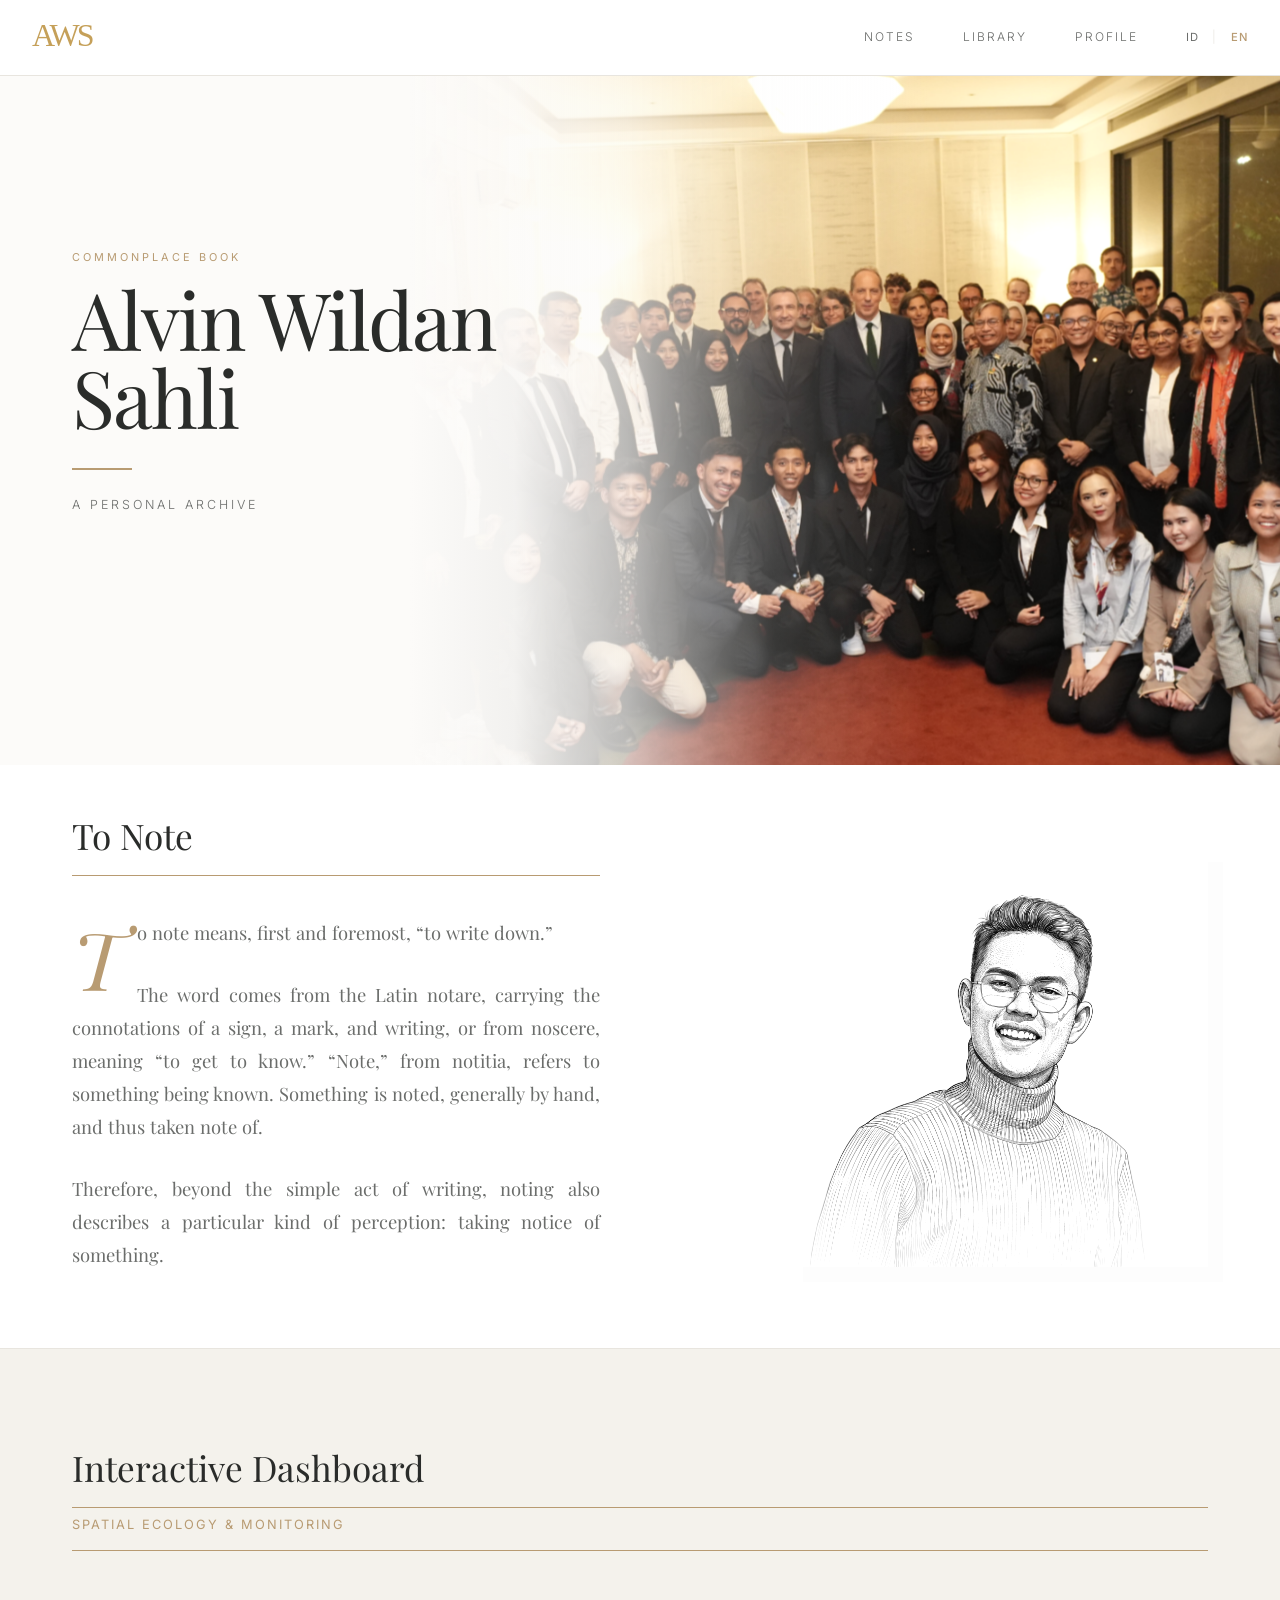
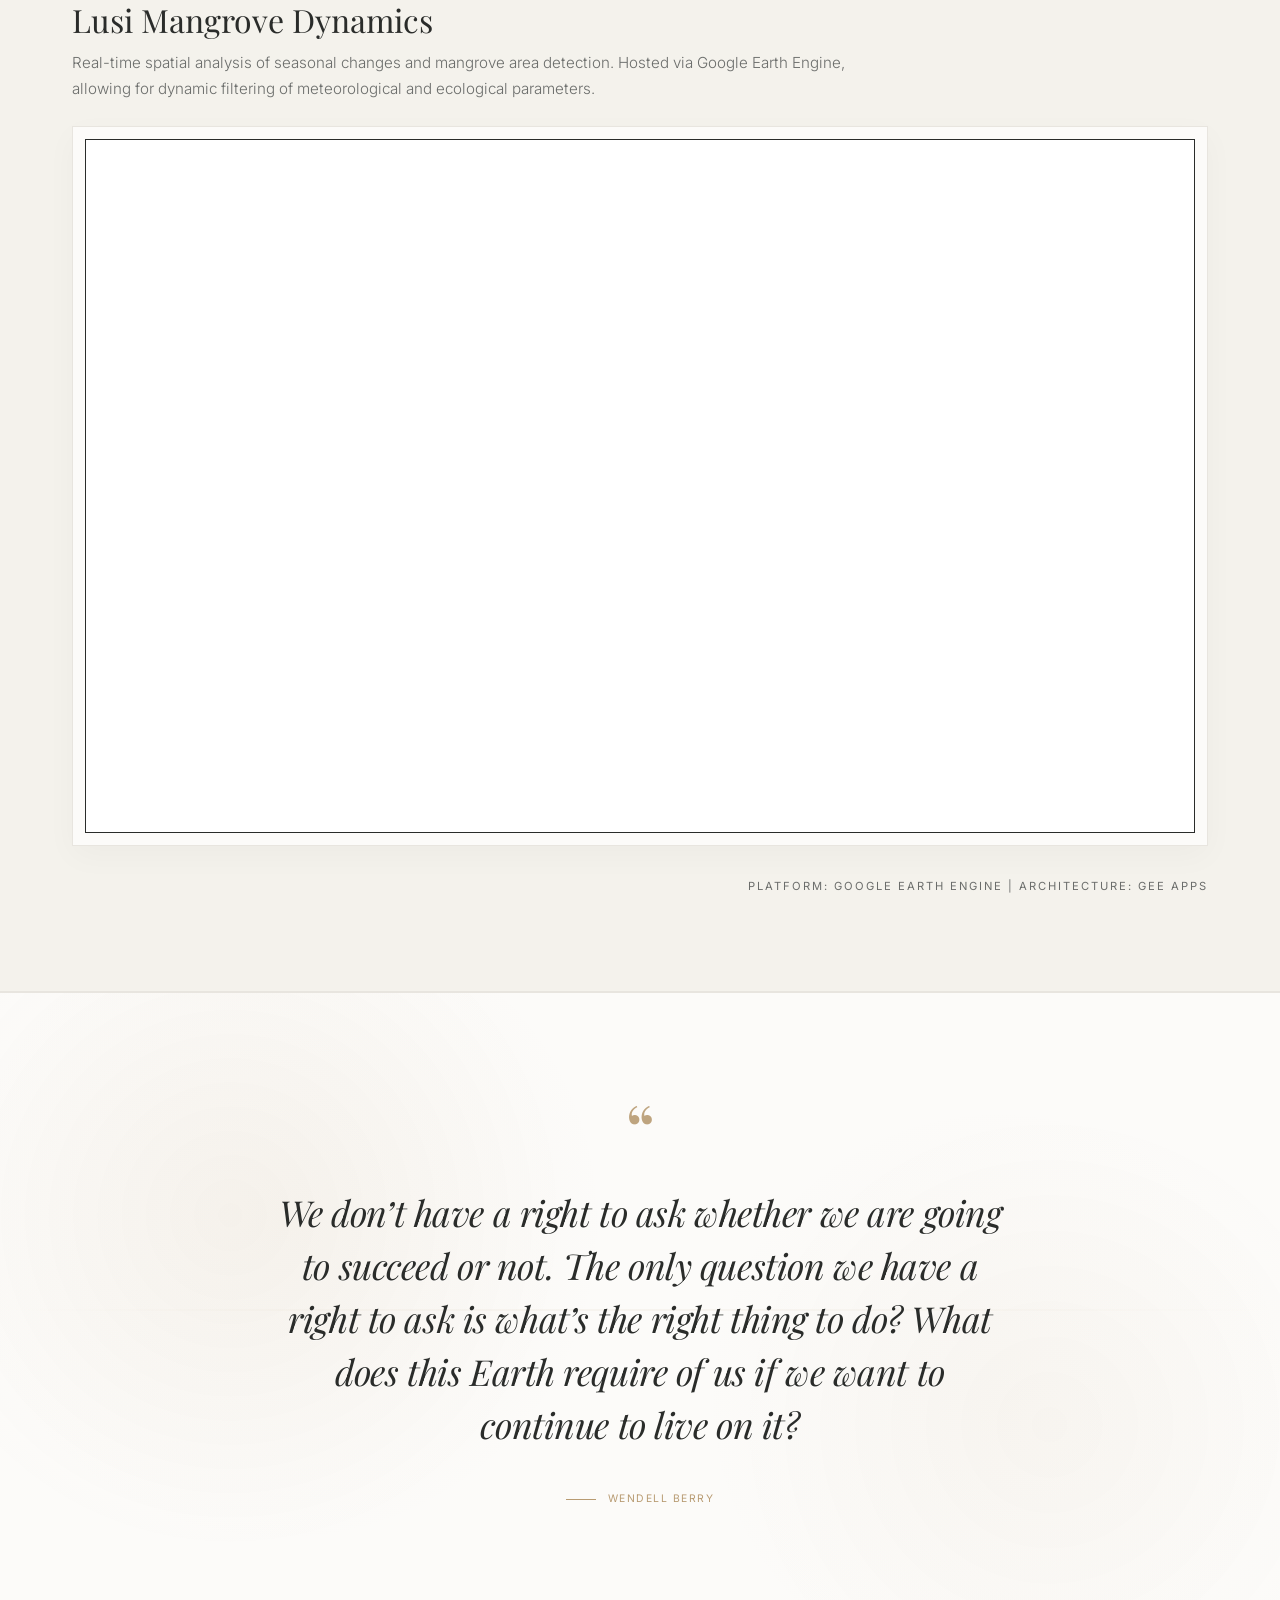
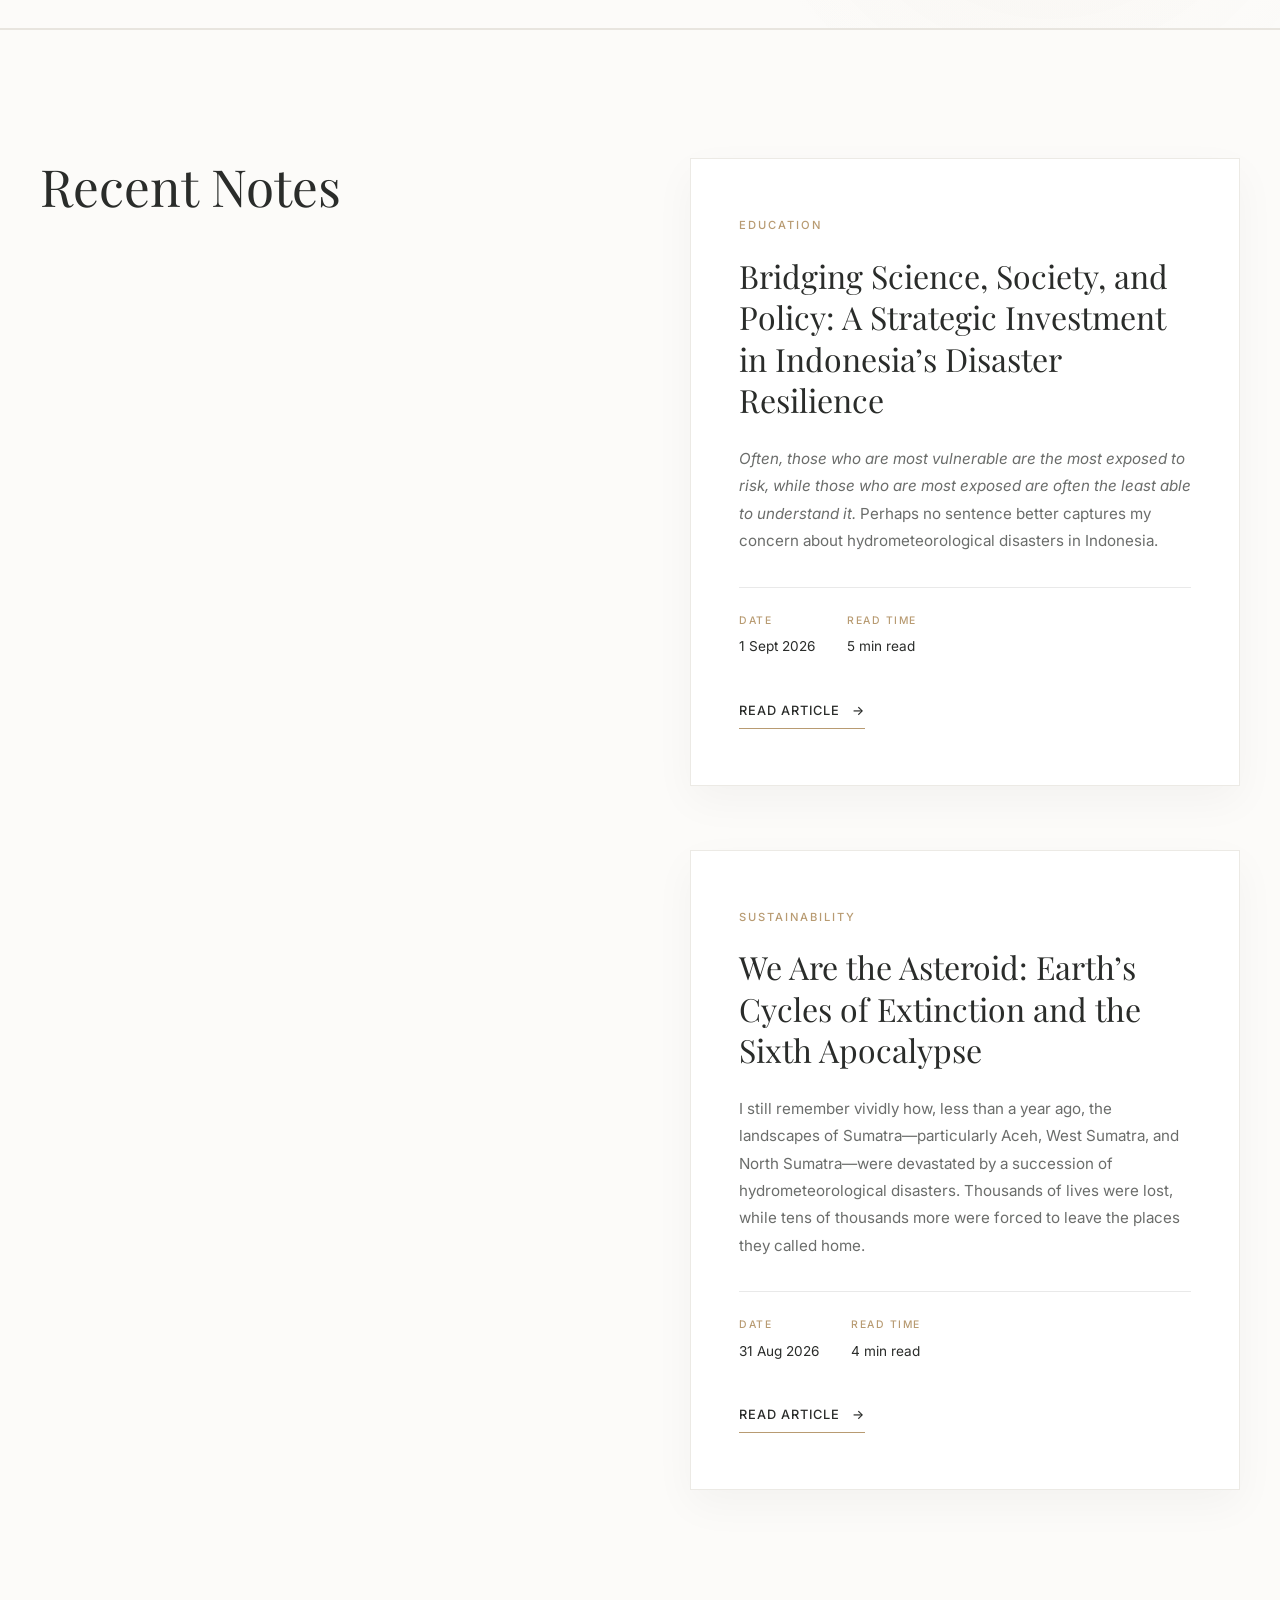
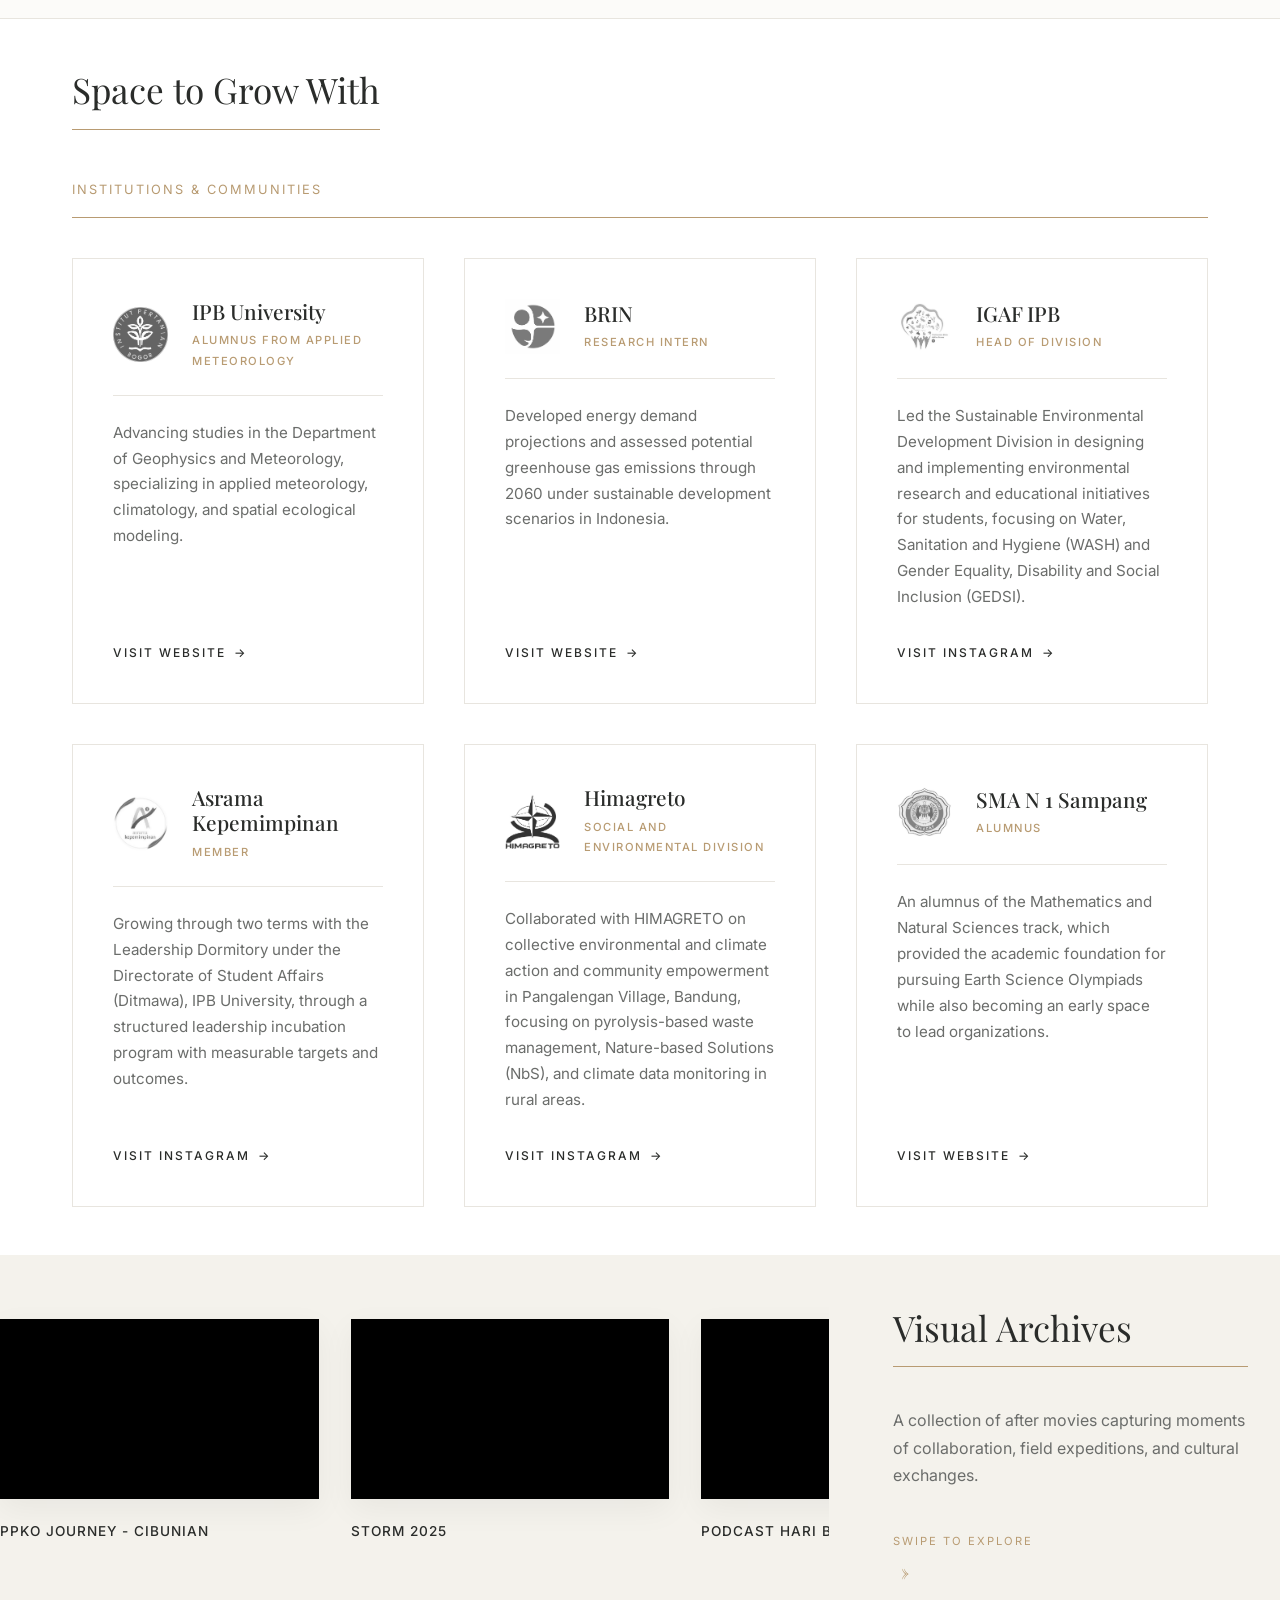
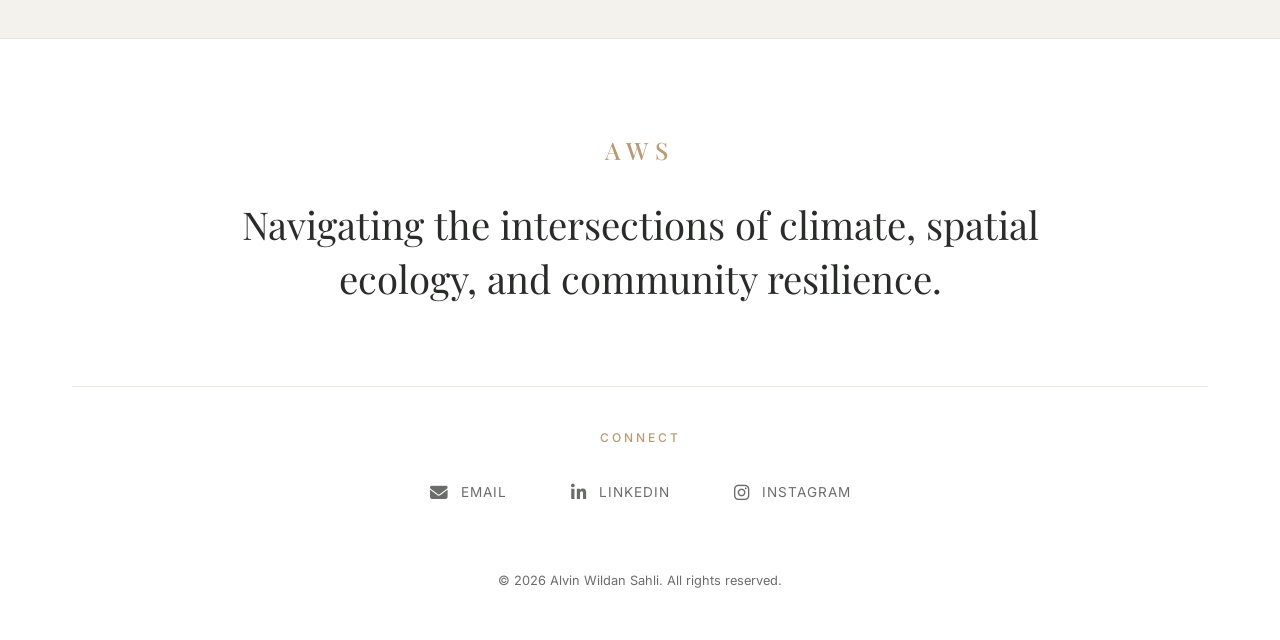
==== index.html @ 17b509c9 "opening" ====
<!doctype html>
<html lang="en">
  <head>
    <meta charset="UTF-8" />
    <meta name="viewport" content="width=device-width, initial-scale=1.0" />
    <title>AWS | A Personal Archive</title>

    <!-- ============================================================
         SEO: Meta description
         Ini yang dipakai Google sebagai cuplikan (snippet) di bawah
         judul pada hasil pencarian. Ditulis statis dalam bahasa
         Inggris karena itulah konten yang benar-benar dikirim server
         sebelum JS bilingual berjalan (lihat catatan lengkap di luar
         file ini soal batasan sistem EN/ID client-side).
    ============================================================ -->
    <meta
      name="description"
      content="A personal archive by Alvin Wildan Sahli — notes, reflections, and interactive spatial ecology dashboards on climate and disaster resilience in Indonesia."
    />

    <!-- SEO: Directive eksplisit ke crawler (nilainya sama dengan default,
         tapi eksplisit lebih jelas dan jadi rekomendasi umum audit SEO) -->
    <meta name="robots" content="index, follow" />

    <!-- SEO: Canonical URL — mencegah masalah duplicate content jika
         halaman yang sama bisa diakses lewat beberapa variasi URL
         (mis. dengan/tanpa trailing slash, http vs https, dst). -->
    <link rel="canonical" href="https://aws-commonplace.pages.dev/" />

    <!-- ============================================================
         SEO: Open Graph — dipakai Facebook, LinkedIn, WhatsApp, dll.
         saat link ini dibagikan, untuk menampilkan kartu pratinjau
         (judul, deskripsi, gambar) alih-alih hanya menampilkan URL polos.
    ============================================================ -->
    <meta property="og:type" content="website" />
    <meta property="og:url" content="https://aws-commonplace.pages.dev/" />
    <meta property="og:title" content="AWS | A Personal Archive" />
    <meta
      property="og:description"
      content="A personal archive by Alvin Wildan Sahli — notes, reflections, and interactive spatial ecology dashboards on climate and disaster resilience in Indonesia."
    />
    <meta
      property="og:image"
      content="https://aws-commonplace.pages.dev/assets/images/main.JPG"
    />
    <meta property="og:locale" content="en_US" />
    <meta property="og:locale:alternate" content="id_ID" />

    <!-- SEO: Twitter/X Card — kartu pratinjau versi Twitter/X, formatnya
         beda dari Open Graph sehingga perlu tag terpisah. -->
    <meta name="twitter:card" content="summary_large_image" />
    <meta name="twitter:title" content="AWS | A Personal Archive" />
    <meta
      name="twitter:description"
      content="A personal archive by Alvin Wildan Sahli — notes, reflections, and interactive spatial ecology dashboards on climate and disaster resilience in Indonesia."
    />
    <meta
      name="twitter:image"
      content="https://aws-commonplace.pages.dev/assets/images/main.JPG"
    />

    <link rel="preconnect" href="https://fonts.googleapis.com" />
    <link rel="preconnect" href="https://fonts.gstatic.com" crossorigin />
    <!-- SEO/Performance: preconnect ke CDN Font Awesome, karena ikon-ikon
         di footer memakainya sejak render pertama. -->
    <link rel="preconnect" href="https://cdnjs.cloudflare.com" crossorigin />
    <link
      href="https://fonts.googleapis.com/css2?family=Playfair+Display:ital,wght@0,400;0,500;0,600;0,700;1,400;1,500&family=Inter:wght@300;400;500;600&display=swap"
      rel="stylesheet"
    />
    <link
      rel="stylesheet"
      href="https://cdnjs.cloudflare.com/ajax/libs/font-awesome/6.5.2/css/all.min.css"
    />
    <link
      href="https://fonts.googleapis.com/css2?family=Bodoni+Moda:wght@400;500;600&display=swap"
      rel="stylesheet"
    />
    <link rel="stylesheet" href="/index.css" />

    <!-- ============================================================
         SEO: Structured Data (JSON-LD) — Person schema.
         Semua field di bawah murni menyalin ulang informasi yang SUDAH
         ada dan terlihat di halaman ini (nama, tagline footer, riwayat
         alumni di kartu organisasi, link sosial di footer) — tidak ada
         fakta baru yang ditambahkan. Ini membantu Google memahami bahwa
         halaman ini merepresentasikan satu entitas orang yang jelas,
         dan berpotensi memicu Knowledge Panel / rich result.
    ============================================================ -->
    <script type="application/ld+json">
      {
        "@context": "https://schema.org",
        "@type": "Person",
        "name": "Alvin Wildan Sahli",
        "url": "https://aws-commonplace.pages.dev/",
        "image": "https://aws-commonplace.pages.dev/assets/images/bw.png",
        "description": "Navigating the intersections of climate, spatial ecology, and community resilience.",
        "alumniOf": [
          {
            "@type": "CollegeOrUniversity",
            "name": "IPB University"
          },
          {
            "@type": "HighSchool",
            "name": "SMA N 1 Sampang"
          }
        ],
        "sameAs": [
          "https://www.linkedin.com/in/alvinwildans",
          "https://www.instagram.com/alvinwildans"
        ],
        "email": "mailto:alvinwildansahli@gmail.com"
      }
    </script>
  </head>
  <body>
    <header class="site-header">
      <nav class="site-nav">
        <div class="nav-logo">
          <a href="index.html" class="brand-text">AWS</a>
        </div>
        <ul class="nav-links">
          <li>
            <a
              href="./features/note/note.html"
              class="translatable"
              data-en="Notes"
              data-id="Catatan"
              >Notes</a
            >
          </li>
          <li>
            <a
              href="features/library/library.html"
              class="translatable"
              data-en="Library"
              data-id="Perpustakaan"
              >Library</a
            >
          </li>
          <li>
            <a
              href="./features/profile/profile.html"
              class="translatable"
              data-en="Profile"
              data-id="Profil"
              >Profile</a
            >
          </li>
          <li class="lang-menu">
            <div class="lang-switcher">
              <button
                class="lang-btn"
                id="btn-id"
                onclick="switchLanguage('id')"
              >
                ID
              </button>
              <span class="lang-divider">|</span>
              <button
                class="lang-btn active"
                id="btn-en"
                onclick="switchLanguage('en')"
              >
                EN
              </button>
            </div>
          </li>
        </ul>
      </nav>
    </header>

    <!-- =========================================================
     HERO — FIXED BACKGROUND / DYNAMIC EDITORIAL
========================================================= -->

    <!-- Spacer agar konten pertama tidak langsung berada di belakang Hero -->
    <div class="hero-placeholder" aria-hidden="true"></div>

    <section class="hero-section bg-paper" id="hero">
      <!-- =====================================================
       HERO IMAGE — LAYER PALING BELAKANG
  ====================================================== -->
      <div class="hero-split-image" aria-hidden="true">
        <img src="assets/images/main.JPG" alt="" draggable="false" />
      </div>

      <!-- =====================================================
       HERO TEXT — LAYER DI ATAS IMAGE
  ====================================================== -->
      <div class="container hero-content">
        <div class="hero-split-text" id="heroText">
          <span class="hero-eyebrow"> Commonplace Book </span>

          <h1 class="hero-title">
            Alvin Wildan<br />
            Sahli
          </h1>

          <div class="gold-divider"></div>

          <p
            class="hero-subtitle translatable"
            data-en="A Personal Archive"
            data-id="Sebuah Arsip Personal"
          >
            A Personal Archive
          </p>
        </div>
      </div>
    </section>

    <!-- =========================================================
     ARCHIVE INTRODUCTION
========================================================= -->
    <section class="content-section archive-intro-section bg-white">
      <div class="container intro-layout">
        <div class="intro-text">
          <h2
            class="section-title translatable"
            data-en="To Note"
            data-id="Mencatat"
          >
            To Note
          </h2>

          <p
            class="drop-cap translatable"
            data-en="To note means, first and foremost, “to write down.”"
            data-id="To note, pertama-tama, berarti “menuliskan.”"
          >
            To note means, first and foremost, “to write down.”
          </p>

          <p
            class="translatable"
            data-en="The word comes from the Latin notare, carrying the connotations of a sign, a mark, and writing, or from noscere, meaning “to get to know.” “Note,” from notitia, refers to something being known. Something is noted, generally by hand, and thus taken note of."
            data-id="Kata ini berasal dari bahasa Latin notare, yang mengandung makna tanda, penanda, dan tulisan, atau dari noscere, yang berarti “menjadi tahu” atau “mengenal.” Sementara itu, note, yang berasal dari notitia, merujuk pada sesuatu yang telah diketahui. Sesuatu dicatat, umumnya dengan tangan, dan dengan demikian menjadi sesuatu yang diperhatikan dan disadari."
          >
            The word comes from the Latin <em>notare</em>, carrying the
            connotations of a sign, a mark, and writing, or from
            <em>noscere</em>, meaning “to get to know.” <em>Note</em>, from
            <em>notitia</em>, refers to something being known. Something is
            noted, generally by hand, and thus taken note of.
          </p>

          <p
            class="translatable"
            data-en="Therefore, beyond the simple act of writing, noting also describes a particular kind of perception: taking notice of something."
            data-id="Karena itu, lebih dari sekadar tindakan menulis, mencatat juga menggambarkan suatu bentuk persepsi tertentu: menyadari dan memberi perhatian pada sesuatu."
          >
            Therefore, beyond the simple act of writing, noting also describes a
            particular kind of perception: taking notice of something.
          </p>
        </div>

        <div class="intro-image">
          <img src="assets/images/bw.png" alt="Alvin Wildan Sahli Portrait" />
        </div>
      </div>
    </section>

    <section class="content-section bg-alt interactive-map-section">
      <div class="container">
        <div class="section-title">
          <h2
            class="section-title translatable"
            data-en="Interactive Dashboard"
            data-id="Dasbor Interaktif"
          >
            Interactive Dashboard
          </h2>
          <span
            class="footer-tagline translatable"
            data-en="Spatial Ecology & Monitoring"
            data-id="Ekologi Spasial & Pemantauan"
          >
            Spatial Ecology & Monitoring
          </span>
        </div>

        <div class="gee-editorial-wrapper" id="gee-reveal">
          <div class="gee-meta">
            <h3
              class="gee-title translatable"
              data-en="Lusi Mangrove Dynamics"
              data-id="Dinamika Mangrove Lusi"
            >
              Lusi Mangrove Dynamics
            </h3>
            <p
              class="gee-desc translatable"
              data-en="Real-time spatial analysis of seasonal changes and mangrove area detection. Hosted via Google Earth Engine, allowing for dynamic filtering of meteorological and ecological parameters."
              data-id="Analisis spasial real-time terkait perubahan musiman dan deteksi tutupan mangrove. Terintegrasi melalui Google Earth Engine yang memungkinkan penyaringan parameter ekologis dan meteorologis secara dinamis."
            >
              Real-time spatial analysis of seasonal changes and mangrove area
              detection. Hosted via Google Earth Engine, allowing for dynamic
              filtering of meteorological and ecological parameters.
            </p>
          </div>

          <div class="gee-frame-container">
            <iframe
              src="https://alvinwildans-ipb.projects.earthengine.app/view/mangrove-lusi"
              title="Lusi Mangrove Dashboard"
              loading="lazy"
              allowfullscreen
            >
            </iframe>
          </div>

          <div class="gee-caption">
            <span
              class="translatable"
              data-en="Platform: Google Earth Engine | Architecture: GEE Apps"
              data-id="Platform: Google Earth Engine | Arsitektur: GEE Apps"
            >
              Platform: Google Earth Engine | Architecture: GEE Apps
            </span>
          </div>
        </div>
      </div>
    </section>

    <!-- =========================================================
     COMMUNITY QUOTE — SEPARATE SECTION
========================================================= -->
    <section class="community-quote-section bg-paper">
      <div class="container community-quote-container">
        <blockquote class="community-quote">
          <div class="quote-mark" aria-hidden="true">“</div>
          <p
            class="translatable"
            data-en="We don’t have a right to ask whether we are going to succeed or not. The only question we have a right to ask is what’s the right thing to do? What does this Earth require of us if we want to continue to live on it?"
            data-id="Kita tidak berhak untuk bertanya apakah kita akan berhasil atau tidak. Satu-satunya pertanyaan yang berhak kita ajukan adalah: apa hal yang benar untuk dilakukan? Apa yang dituntut Bumi ini dari kita jika kita ingin terus hidup di atasnya?"
          >
            We don’t have a right to ask whether we are going to succeed or not.
            The only question we have a right to ask is what’s the right thing
            to do? What does this Earth require of us if we want to continue to
            live on it?
          </p>
          <footer class="quote-attribution">
            <span class="quote-attribution-line"></span>
            <cite> Wendell Berry</cite>
          </footer>
        </blockquote>
      </div>
    </section>
    <!-- ============================================================
     SECTION 2: AINAN — FEATURED NOTES / RECENT ARTICLES
     ============================================================ -->
    <section class="content-section-ainan ainan-section bg-paper">
      <div class="ainan-page-title">
        <h2
          class="translatable"
          data-en="Recent Notes"
          data-id="Catatan Terbaru"
        >
          Recent Notes
          <span
            class="translatable"
            data-en="Thoughts & Field Reports"
            data-id="Pikiran & Laporan Lapangan"
            >Thoughts & Field Reports</span
          >
        </h2>
      </div>

      <div class="ainan-container">
        <!-- CARD 1 -->
        <article class="ainan-glass-card">
          <div class="ainan-card-content">
            <span
              class="ainan-card-category translatable"
              data-en="Education"
              data-id="Pendidikan"
            >
              Community Empowerment
            </span>
            <h3
              class="ainan-card-title translatable"
              data-en="Bridging Science, Society, and Policy: A Strategic Investment in Indonesia’s Disaster Resilience"
              data-id="Menjembatani Sains, Masyarakat, dan Kebijakan: Investasi Strategis untuk Ketahanan Bencana Indonesia"
            >
              Bridging Science, Society, and Policy: A Strategic Investment in
              Indonesia’s Disaster Resilience
            </h3>
            <p
              class="ainan-card-description translatable"
              data-en="<i>Often, those who are most vulnerable are the most exposed to risk, while those who are most exposed are often the least able to understand it.</i> Perhaps no sentence better captures my concern about hydrometeorological disasters in Indonesia."
              data-id="<i>Seringkali yang paling rentan adalah yang paling besar terpapar risiko, dan yang paling terpapar adalah yang paling tidak memahami.</i> Barangkali kalimat itu adalah yang paling tepat untuk menggambarkan kekhawatiran saya terhadap bencana hidrometeorologi di Indonesia."
            >
              <i
                >Often, those who are most vulnerable are the most exposed to
                risk, while those who are most exposed are often the least able
                to understand it.</i
              >
              Perhaps no sentence better captures my concern about
              hydrometeorological disasters in Indonesia.
            </p>
            <div class="ainan-meta excerpt-meta">
              <div class="ainan-meta-item">
                <span class="ainan-meta-label">DATE</span>
                <span class="ainan-meta-value">1 Sept 2026</span>
              </div>
              <div class="ainan-meta-item">
                <span class="ainan-meta-label">READ TIME</span>
                <span class="ainan-meta-value">5 min read</span>
              </div>
            </div>
            <a
              href="https://aws-commonplace.pages.dev/features/note/note#article-custom-1788272989038"
              class="ainan-card-link"
              aria-label="Read the full story"
            >
              <span
                class="translatable"
                data-en="Read Article"
                data-id="Baca Artikel"
              >
                Read Article
              </span>
              <span aria-hidden="true">→</span>
            </a>
          </div>
        </article>

        <!-- CARD 2 -->
        <article class="ainan-glass-card">
          <div class="ainan-card-content">
            <span
              class="ainan-card-category translatable"
              data-en="Sustainability"
              data-id="Keberlanjutan"
            >
              Sustainability
            </span>
            <h3
              class="ainan-card-title translatable"
              data-en="We Are the Asteroid: Earth’s Cycles of Extinction and the Sixth Apocalypse"
              data-id="Kita Adalah Asteroid Itu: Siklus Kepunahan Bumi dan Kiamat Keenam"
            >
              We Are the Asteroid: Earth’s Cycles of Extinction and the Sixth
              Apocalypse
            </h3>
            <p
              class="ainan-card-description translatable"
              data-en="I still remember vividly how, less than a year ago, the landscapes of Sumatra—particularly Aceh, West Sumatra, and North Sumatra—were devastated by a succession of hydrometeorological disasters. Thousands of lives were lost, while tens of thousands more were forced to leave the places they called home."
              data-id="Saya masih mengingat dengan jelas bagaimana, belum genap satu tahun yang lalu, lanskap Pulau Sumatera—khususnya Aceh, Sumatera Barat, dan Utara—luluh lantak oleh rentetan bencana hidrometeorologis. Ribuan nyawa melayang, dan puluhan ribu lainnya dipaksa kehilangan ruang hidup. "
            >
              I still remember vividly how, less than a year ago, the landscapes
              of Sumatra—particularly Aceh, West Sumatra, and North Sumatra—were
              devastated by a succession of hydrometeorological disasters.
              Thousands of lives were lost, while tens of thousands more were
              forced to leave the places they called home.
            </p>
            <div class="ainan-meta excerpt-meta">
              <div class="ainan-meta-item">
                <span class="ainan-meta-label">DATE</span>
                <span class="ainan-meta-value">31 Aug 2026</span>
              </div>
              <div class="ainan-meta-item">
                <span class="ainan-meta-label">READ TIME</span>
                <span class="ainan-meta-value">4 min read</span>
              </div>
            </div>
            <a
              href="https://aws-commonplace.pages.dev/features/note/note#article-custom-1788162889858"
              class="ainan-card-link"
              aria-label="Read the full story"
            >
              <span
                class="translatable"
                data-en="Read Article"
                data-id="Baca Artikel"
              >
                Read Article
              </span>
              <span aria-hidden="true">→</span>
            </a>
          </div>
        </article>
      </div>
    </section>

    <!-- SECTION 3: Growing With (Organizations & Communities) -->
    <section class="content-section bg-white">
      <div class="container">
        <div class="section-title">
          <h2
            class="section-title translatable"
            data-en="Space to Grow With"
            data-id="Ruang Tumbuh Bersama"
          >
            Space to Grow With
          </h2>
          <span
            class="footer-tagline translatable"
            data-en="Institutions & Communities"
            data-id="Institusi & Komunitas"
          >
            Institutions & Communities
          </span>
        </div>

        <div class="org-grid">
          <!-- 1. IPB University -->
          <article class="org-card">
            <div class="org-header">
              <img
                src="assets/images/ipb.png"
                alt="IPB University Logo"
                class="org-logo"
              />
              <div class="org-title-wrapper">
                <h3 class="org-name">IPB University</h3>
                <span
                  class="org-role translatable"
                  data-en="Alumnus from Applied Meteorology"
                  data-id="Alumnus Meteorologi Terapan"
                >
                  Alumnus from Applied Meteorology
                </span>
              </div>
            </div>
            <p
              class="org-desc translatable"
              data-en="Advancing studies in the Department of Geophysics and Meteorology, specializing in applied meteorology, climatology, and spatial ecological modeling."
              data-id="Melanjutkan studi di Departemen Geofisika dan Meteorologi, dengan spesialisasi pada meteorologi terapan, klimatologi, dan pemodelan ekologi spasial."
            >
              Advancing studies in the Department of Geophysics and Meteorology,
              specializing in applied meteorology, climatology, and spatial
              ecological modeling.
            </p>
            <a
              href="https://ipb.ac.id/"
              target="_blank"
              rel="noopener noreferrer"
              class="org-link"
            >
              <span
                class="translatable"
                data-en="Visit Website"
                data-id="Kunjungi Situs"
                >Visit Website</span
              >
              &rarr;
            </a>
          </article>

          <!-- 2. BRIN -->
          <article class="org-card">
            <div class="org-header">
              <img
                src="assets/images/brin.png"
                alt="BRIN Logo"
                class="org-logo"
              />
              <div class="org-title-wrapper">
                <h3 class="org-name">BRIN</h3>
                <span
                  class="org-role translatable"
                  data-en="Research Intern"
                  data-id="Magang Riset"
                >
                  Research Intern
                </span>
              </div>
            </div>
            <p
              class="org-desc translatable"
              data-en="Developed energy demand projections and assessed potential greenhouse gas emissions through 2060 under sustainable development scenarios in Indonesia."
              data-id="Melakukan pemodelan proyeksi kebutuhan energi dan potensi emisi gas rumah kaca hingga tahun 2060 dengan mempertimbangkan skenario pembangunan berkelanjutan di Indonesia."
            >
              Developed energy demand projections and assessed potential
              greenhouse gas emissions through 2060 under sustainable
              development scenarios in Indonesia.
            </p>
            <a
              href="https://www.brin.go.id/"
              target="_blank"
              rel="noopener noreferrer"
              class="org-link"
            >
              <span
                class="translatable"
                data-en="Visit Website"
                data-id="Kunjungi Situs"
                >Visit Website</span
              >
              &rarr;
            </a>
          </article>

          <!-- 3. IGAF IPB -->
          <article class="org-card">
            <div class="org-header">
              <img
                src="assets/images/igaf.png"
                alt="IGAF Logo"
                class="org-logo"
              />
              <div class="org-title-wrapper">
                <h3 class="org-name">IGAF IPB</h3>
                <span
                  class="org-role translatable"
                  data-en="Head of Division"
                  data-id="Ketua Divisi"
                >
                  Head of Division
                </span>
              </div>
            </div>
            <p
              class="org-desc translatable"
              data-en="Led the Sustainable Environmental Development Division in designing and implementing environmental research and educational initiatives for students, focusing on Water, Sanitation and Hygiene (WASH) and Gender Equality, Disability and Social Inclusion (GEDSI)."
              data-id="Memimpin Divisi Sustainable Environmental Development dalam merancang dan melaksanakan kegiatan riset serta edukasi lingkungan bagi mahasiswa, dengan fokus pada isu Water, Sanitation and Hygiene (WASH) serta Gender Equality, Disability and Social Inclusion (GEDSI)."
            >
              Led the Sustainable Environmental Development Division in
              designing and implementing environmental research and educational
              initiatives for students, focusing on Water, Sanitation and
              Hygiene (WASH) and Gender Equality, Disability and Social
              Inclusion (GEDSI).
            </p>
            <a
              href="https://www.instagram.com/igaf_ipb"
              target="_blank"
              rel="noopener noreferrer"
              class="org-link"
            >
              <span
                class="translatable"
                data-en="Visit Instagram"
                data-id="Kunjungi Instagram"
                >Visit Instagram</span
              >
              &rarr;
            </a>
          </article>

          <!-- 4. Asrama Kepemimpinan -->
          <article class="org-card">
            <div class="org-header">
              <img
                src="assets/images/ak.png"
                alt="Asrama Kepemimpinan Logo"
                class="org-logo"
              />
              <div class="org-title-wrapper">
                <h3 class="org-name">Asrama Kepemimpinan</h3>
                <span
                  class="org-role translatable"
                  data-en="Member"
                  data-id="Anggota"
                >
                  Member
                </span>
              </div>
            </div>
            <p
              class="org-desc translatable"
              data-en="Growing through two terms with the Leadership Dormitory under the Directorate of Student Affairs (Ditmawa), IPB University, through a structured leadership incubation program with measurable targets and outcomes."
              data-id="Bertumbuh bersama Asrama Kepemimpinan Ditmawa IPB University selama dua periode, melalui proses inkubasi kepemimpinan yang terstruktur dengan target dan capaian yang terukur."
            >
              Growing through two terms with the Leadership Dormitory under the
              Directorate of Student Affairs (Ditmawa), IPB University, through
              a structured leadership incubation program with measurable targets
              and outcomes.
            </p>
            <a
              href="https://www.instagram.com/ak.ipb"
              target="_blank"
              rel="noopener noreferrer"
              class="org-link"
            >
              <span
                class="translatable"
                data-en="Visit Instagram"
                data-id="Kunjungi Instagram"
                >Visit Instagram</span
              >
              &rarr;
            </a>
          </article>

          <!-- 5. Himagreto -->
          <article class="org-card">
            <div class="org-header">
              <img
                src="assets/images/himagreto.png"
                alt="Himagreto Logo"
                class="org-logo"
              />
              <div class="org-title-wrapper">
                <h3 class="org-name">Himagreto</h3>
                <span
                  class="org-role translatable"
                  data-en="Social and Environmental Division"
                  data-id="Divisi Sosial dan Lingkungan"
                >
                  Social and Environmental Division
                </span>
              </div>
            </div>
            <p
              class="org-desc translatable"
              data-en="Collaborated with HIMAGRETO on collective environmental and climate action and community empowerment in Pangalengan Village, Bandung, focusing on pyrolysis-based waste management, Nature-based Solutions (NbS), and climate data monitoring in rural areas."
              data-id="Bersama HIMAGRETO, terlibat dalam aksi kolektif di bidang lingkungan dan perubahan iklim serta pemberdayaan masyarakat di Desa Pangalengan, Bandung, dengan fokus pada pengelolaan sampah berbasis pirolisis, Nature-based Solutions (NbS), dan pemantauan data iklim di wilayah pedesaan."
            >
              Collaborated with HIMAGRETO on collective environmental and
              climate action and community empowerment in Pangalengan Village,
              Bandung, focusing on pyrolysis-based waste management,
              Nature-based Solutions (NbS), and climate data monitoring in rural
              areas.
            </p>
            <a
              href="https://www.instagram.com/sosling_himagreto/"
              target="_blank"
              rel="noopener noreferrer"
              class="org-link"
            >
              <span
                class="translatable"
                data-en="Visit Instagram"
                data-id="Kunjungi Instagram"
                >Visit Instagram</span
              >
              &rarr;
            </a>
          </article>

          <!-- 6. SMA N 1 Sampang -->
          <article class="org-card">
            <div class="org-header">
              <img
                src="assets/images/sma.png"
                alt="SMA N 1 Sampang Logo"
                class="org-logo"
              />
              <div class="org-title-wrapper">
                <h3 class="org-name">SMA N 1 Sampang</h3>
                <span
                  class="org-role translatable"
                  data-en="Alumnus"
                  data-id="Alumnus"
                >
                  Alumnus
                </span>
              </div>
            </div>
            <p
              class="org-desc translatable"
              data-en="An alumnus of the Mathematics and Natural Sciences track, which provided the academic foundation for pursuing Earth Science Olympiads while also becoming an early space to lead organizations."
              data-id="Alumni peminatan Matematika dan Ilmu Pengetahuan Alam yang menjadi fondasi akademik untuk mendalami olimpiade sains kebumian, sekaligus menjadi ruang awal untuk memimpin organisasi."
            >
              An alumnus of the Mathematics and Natural Sciences track, which
              provided the academic foundation for pursuing Earth Science
              Olympiads while also becoming an early space to lead
              organizations.
            </p>
            <a
              href="https://sman1sampang.sch.id/prestasi/"
              target="_blank"
              rel="noopener noreferrer"
              class="org-link"
            >
              <span
                class="translatable"
                data-en="Visit Website"
                data-id="Kunjungi Situs"
                >Visit Website</span
              >
              &rarr;
            </a>
          </article>
        </div>
      </div>
    </section>

    <!-- SECTION 4: After Movies (Horizontal Scroll) -->
    <section class="content-section bg-alt">
      <div class="aftermovie-layout">
        <div class="aftermovie-carousel-wrapper">
          <div class="aftermovie-carousel" id="am-carousel">
            <div class="aftermovie-item">
              <div class="youtube-wrapper">
                <iframe
                  src="https://www.youtube.com/embed/va9fvW3wSvw?rel=0"
                  title="PPKO Journey - Cibunian"
                  loading="lazy"
                  allowfullscreen
                ></iframe>
              </div>
              <h3 class="aftermovie-title">PPKO Journey - Cibunian</h3>
            </div>
            <div class="aftermovie-item">
              <div class="youtube-wrapper">
                <iframe
                  src="https://www.youtube.com/embed/YYK7Y1hSRdU?si=B14g4CpLaMb0_PCM"
                  title="STORM 2025"
                  loading="lazy"
                  allowfullscreen
                ></iframe>
              </div>
              <h3 class="aftermovie-title">STORM 2025</h3>
            </div>
            <div class="aftermovie-item">
              <div class="youtube-wrapper">
                <iframe
                  src="https://www.youtube.com/embed/4Vu_Ql1dh4E?si=VKC6OjJEEfGLaIjv"
                  title="PODCAST HARI BUMI 2025"
                  loading="lazy"
                  allowfullscreen
                ></iframe>
              </div>
              <h3 class="aftermovie-title">PODCAST HARI BUMI 2025</h3>
            </div>
            <div class="aftermovie-item">
              <div class="youtube-wrapper">
                <iframe
                  src="https://www.youtube.com/embed/sPL_2GFSaBI?si=b1cquwDVeeffRHgr"
                  title="PODCAST HARI LINGKUNGAN 2023"
                  loading="lazy"
                  allowfullscreen
                ></iframe>
              </div>
              <h3 class="aftermovie-title">PODCAST HARI LINGKUNGAN 2023</h3>
            </div>
            <div class="aftermovie-item">
              <div class="youtube-wrapper">
                <iframe
                  src="https://www.youtube.com/embed/7c47uSySnv8?si=QbFB-28BBcIsM_ZT"
                  title="PODCAST GENERASI MUDA TANRI ABENG UNIVERSITY"
                  loading="lazy"
                  allowfullscreen
                ></iframe>
              </div>
              <h3 class="aftermovie-title">
                PODCAST GENERASI MUDA TANRI ABENG UNIVERSITY
              </h3>
            </div>
            <div class="aftermovie-item">
              <div class="youtube-wrapper">
                <iframe
                  src="https://www.youtube.com/embed/nPgjrp63_JU?si=OEoZipLMBdZXfvs5"
                  title="SUIJI SLP 2025 - Pasir Eurih"
                  loading="lazy"
                  allowfullscreen
                ></iframe>
              </div>
              <h3 class="aftermovie-title">SUIJI SLP 2025 - Pasir Eurih</h3>
            </div>
            <div class="aftermovie-item">
              <div class="youtube-wrapper">
                <iframe
                  src="https://www.youtube.com/embed/KT8_fWhqbfY?si=K36uI-6Vf8Xt7vWI"
                  title="STORM 2024"
                  loading="lazy"
                  allowfullscreen
                ></iframe>
              </div>
              <h3 class="aftermovie-title">STORM 2024</h3>
            </div>
          </div>
          <div class="carousel-controls-wrapper">
            <div class="carousel-dots" id="am-dots"></div>
          </div>
        </div>

        <div class="aftermovie-info">
          <h2
            class="section-title translatable"
            data-en="Visual Archives"
            data-id="Arsip Visual"
          >
            Visual Archives
          </h2>
          <p
            class="translatable"
            data-en="A collection of after movies capturing moments of collaboration, field expeditions, and cultural exchanges."
            data-id="Kumpulan video kilas balik yang merekam momen kolaborasi, ekspedisi lapangan, dan pertukaran budaya."
          >
            A collection of after movies capturing moments of collaboration,
            field expeditions, and cultural exchanges.
          </p>
          <div class="swipe-hint-wrapper">
            <span
              class="scroll-hint translatable"
              data-en="Swipe to explore"
              data-id="Geser untuk melihat"
            >
              Swipe to explore
            </span>
            <div class="animated-chevrons">
              <span>&rsaquo;</span>
              <span>&rsaquo;</span>
            </div>
          </div>
        </div>
      </div>
    </section>

    <!-- =========================================================
     UNIVERSAL FOOTER
========================================================= -->
    <footer class="site-footer">
      <div class="footer-container">
        <div class="footer-center">
          <h3 class="footer-brand-logo">AWS</h3>
          <p
            class="footer-tagline-large translatable"
            data-en="Navigating the intersections of climate, spatial ecology, and community resilience."
            data-id="Menelusuri persimpangan antara iklim, ekologi spasial, dan resiliensi masyarakat."
          >
            Navigating the intersections of climate, spatial ecology, and
            community resilience.
          </p>
        </div>

        <div class="footer-bottom-area">
          <div class="footer-connect-centered">
            <span
              class="nav-group-title translatable"
              data-en="Connect"
              data-id="Hubungi"
              >Connect</span
            >
            <div class="connect-links">
              <a
                href="https://mail.google.com/mail/?view=cm&fs=1&to=alvinwildansahli@gmail.com"
                target="_blank"
                rel="noopener noreferrer"
              >
                <i class="fa-solid fa-envelope"></i> Email
              </a>
              <a
                href="https://www.linkedin.com/in/alvinwildans"
                target="_blank"
                rel="noopener noreferrer"
              >
                <i class="fa-brands fa-linkedin-in"></i> LinkedIn
              </a>
              <a
                href="https://www.instagram.com/alvinwildans"
                target="_blank"
                rel="noopener noreferrer"
              >
                <i class="fa-brands fa-instagram"></i> Instagram
              </a>
            </div>
          </div>

          <div class="footer-copyright">
            <p>&copy; 2026 Alvin Wildan Sahli. All rights reserved.</p>
          </div>
        </div>
      </div>
    </footer>

    <script src="/index.js"></script>
  </body>
</html>
---- index.css ----
/* ==========================================================================
   AWS | A PERSONAL ARCHIVE - EDITORIAL / APEKSI VISUAL SYSTEM
   ========================================================================== */

/* =========================================================
   1. IMPORTS & VARIABLES
========================================================= */
@import url("https://fonts.googleapis.com/css2?family=Playfair+Display:ital,wght@0,400;0,500;0,600;0,700;1,400;1,500&family=Inter:wght@300;400;500;600&display=swap");

:root {
  /* Palet APEKSI Editorial: Ivory/Putih dan Muted Gold */
  --bg-paper: #fcfbf9; /* Ivory bersih */
  --bg-white: #ffffff;
  --bg-alt: #f4f2ec; /* Ivory sedikit lebih gelap untuk selingan section */
  --text-main: #2a2c2a; /* Hitam arang elegan */
  --text-muted: #6b6d6b;
  --accent-gold: #b89b72; /* Muted Gold (menggantikan Crimson) */
  --border-color: #e8e5df;
  --border-dark: #2a2c2a;
  --font-serif:
    "Playfair Display", Georgia, serif; /* Serif Editorial Premium */
  --font-sans: "Inter", -apple-system, sans-serif; /* Sans-serif tipis */
  --radius-xs: 0px; /* Sudut tajam editorial */
  --ease: all 0.4s cubic-bezier(0.16, 1, 0.3, 1);
}

/* ========================================================= 
   2. GLOBAL RESETS & TYPOGRAPHY 
========================================================= */
* {
  margin: 0;
  padding: 0;
  box-sizing: border-box;
}

html {
  scroll-behavior: smooth;
  scroll-padding-top: 100px;
}

body {
  background-color: var(--bg-paper);
  color: var(--text-main);
  font-family: var(--font-serif);
  line-height: 1.8;
  font-size: 1.15rem;
  -webkit-font-smoothing: antialiased;
  overflow-x: hidden;
}

h1,
h2,
h3,
h4,
h5,
h6 {
  font-family: var(--font-serif);
  font-weight: 500;
  line-height: 1.3;
  color: var(--text-main);
}

a {
  color: inherit;
  text-decoration: none;
  transition: var(--ease);
}

ul {
  list-style: none;
}

img {
  max-width: 100%;
  display: block;
}

.container {
  width: 100%;
  max-width: 1200px;
  margin-inline: auto;
  padding: 0 2rem;
}

.bg-white {
  background-color: var(--bg-white);
}
.bg-alt {
  background-color: var(--bg-alt);
}
.bg-paper {
  background-color: var(--bg-paper);
}

/* ========================================================= 
   3. HEADER & NAVIGATION 
========================================================= */
.site-header {
  position: fixed;
  top: 0;
  left: 0;
  width: 100%;
  z-index: 100;
  background: var(--bg-white);
  border-bottom: 1px solid var(--border-color);
  transition: var(--ease);
}

.site-nav {
  display: flex;
  justify-content: space-between;
  align-items: center;
  padding: 1.2rem 2rem;
  max-width: 1400px;
  margin: 0 auto;
}

.brand-text {
  font-family: "University Roman", Didot, serif;
  font-size: 2rem;
  font-weight: 500;
  letter-spacing: -3px;
  line-height: 1;
  text-transform: uppercase;

  /* Warna Solid Gold Elegan */
  color: #c5a059;
}

.nav-links {
  display: flex;
  align-items: center;
  gap: 3rem;
  font-family: var(--font-sans);
  font-size: 0.75rem;
  text-transform: uppercase;
  letter-spacing: 2px;
  font-weight: 300;
}

.nav-links a {
  color: var(--text-muted);
  padding-bottom: 4px;
  border-bottom: 1px solid transparent;
}

.nav-links a:hover,
.nav-links a.active {
  color: var(--text-main);
  border-bottom-color: var(--accent-gold);
}

.lang-switcher button {
  background: none;
  border: none;
  color: var(--text-muted);
  cursor: pointer;
  font-size: 0.7rem;
  letter-spacing: 1px;
  transition: var(--ease);
  font-family: var(--font-sans);
}

.lang-switcher button.active {
  color: var(--accent-gold);
  font-weight: 500;
}

.lang-divider {
  margin: 0 8px;
  color: var(--border-color);
}

/* =========================================================
   4. HERO
   FIXED BACKGROUND + SCROLL FADE / PARALLAX
========================================================= */

/* HERO PLACEHOLDER */
.hero-placeholder {
  width: 100%;
  height: 85vh;
  min-height: 680px;
  pointer-events: none;
}

/* HERO BASE */
.hero-section {
  position: fixed;
  inset: 0;
  width: 100%;
  height: 85vh;
  min-height: 680px;
  z-index: 0;
  display: flex;
  align-items: center;
  overflow: hidden;
  background-color: var(--bg-paper);
  isolation: isolate;
  pointer-events: none;
}

/* HERO IMAGE */
.hero-split-image {
  position: absolute;
  top: 0;
  right: 0;
  width: 68%;
  height: 100%;
  z-index: 0;
  overflow: hidden;
  pointer-events: none;
}

.hero-split-image::after {
  content: "";
  position: absolute;
  inset: 0;
  z-index: 2;
  pointer-events: none;
  background: linear-gradient(
    to right,
    rgba(252, 251, 249, 1) 0%,
    rgba(252, 251, 249, 0.96) 12%,
    rgba(252, 251, 249, 0.72) 25%,
    rgba(252, 251, 249, 0.2) 42%,
    rgba(252, 251, 249, 0) 60%
  );
}

.hero-split-image img {
  position: absolute;
  inset: 0;
  width: 100%;
  height: 100%;
  max-width: none;
  object-fit: cover;
  object-position: center center;
  transform: scale(1.03);
  filter: saturate(0.82) contrast(0.96) brightness(1.04);
  user-select: none;
  pointer-events: none;
  transition: transform 0.1s linear;
}

/* HERO CONTENT */
.hero-content {
  position: relative;
  z-index: 2;
  display: flex;
  align-items: center;
  height: 100%;
  pointer-events: none;
}

/* HERO TEXT */
.hero-split-text {
  position: relative;
  width: 55%;
  max-width: 650px;
  padding: 4rem 0;
  z-index: 3;
  opacity: 1;
  will-change: transform, opacity;
  pointer-events: auto;
}

/* HERO EYEBROW */
.hero-eyebrow {
  display: block;
  margin-bottom: 0.8rem;
  font-family: var(--font-sans);
  font-size: 0.68rem;
  font-weight: 400;
  text-transform: uppercase;
  letter-spacing: 3px;
  color: var(--accent-gold);
}

/* HERO TITLE */
.hero-title {
  margin: 0;
  font-family: var(--font-serif);
  font-size: clamp(3.8rem, 6.2vw, 6.2rem);
  font-weight: 400;
  line-height: 0.98;
  letter-spacing: -2px;
  color: var(--text-main);
  max-width: 600px;
}

/* GOLD DIVIDER */
.gold-divider {
  width: 60px;
  height: 2px;
  margin: 2rem 0 1.5rem;
  background-color: var(--accent-gold);
  transform-origin: left center;
  will-change: transform;
}

/* HERO SUBTITLE */
.hero-subtitle {
  display: block;
  font-family: var(--font-sans);
  font-size: 0.78rem;
  font-weight: 300;
  text-transform: uppercase;
  letter-spacing: 3px;
  color: var(--text-muted);
}

/* MENUTUP HERO */
.content-section,
.archive-intro-section,
.community-quote-section,
.ainan-section,
.site-footer {
  position: relative;
  z-index: 10;
}

/* HERO IMAGE PARALLAX CLASS (JS) */
.hero-split-image img.hero-image-parallax {
  will-change: transform;
}

/* ========================================================= 
   5. ARCHIVE INTRODUCTION 
========================================================= */
.archive-intro-section {
  background-color: var(--bg-white);
  padding: 7rem 0;
}

.content-section {
  position: relative;
  z-index: 10;
  padding: 3rem 0;
}

.intro-layout {
  display: grid;
  grid-template-columns: 1fr 1fr;
  gap: 5rem;
  align-items: center;
}

.section-title {
  font-size: 2.2rem;
  color: var(--text-main);
  border-bottom: 1px solid var(--accent-gold);
  padding-bottom: 1rem;
  margin-bottom: 2.5rem;
  font-weight: 400;
}

.intro-text p {
  margin-bottom: 1.8rem;
  text-align: justify;
  hyphens: auto;
  color: var(--text-muted);
}

.drop-cap::first-letter {
  float: left;
  font-size: 5rem;
  line-height: 0.8;
  padding-right: 12px;
  padding-top: 10px;
  color: var(--accent-gold);
  font-family: var(--font-serif);
  font-style: italic;
}

.intro-image {
  position: relative;
  width: min(420px, 100%);
  margin-left: auto;
}

.intro-image img {
  filter: grayscale(100%) contrast(1.1);
  box-shadow: 15px 15px 0 var(--bg-alt); /* Efek editorial offset */
  transition: filter 0.6s ease;
}

.intro-image:hover img {
  filter: grayscale(0%) contrast(1.1);
}

/* ========================================================= 
   6. COMMUNITY QUOTE 
========================================================= */
.community-quote-section {
  position: relative;
  width: 100%;
  padding: 7rem 0 7.5rem;
  border-top: 1px solid var(--border-color);
  border-bottom: 1px solid var(--border-color);
  overflow: hidden; /* subtle atmospheric movement */
  background:
    radial-gradient(
      circle at 18% 35%,
      rgba(184, 155, 114, 0.055),
      transparent 30%
    ),
    radial-gradient(
      circle at 82% 68%,
      rgba(184, 155, 114, 0.035),
      transparent 28%
    ),
    var(--bg-paper);
} /* Decorative editorial line */
.community-quote-section::before {
  content: "";
  position: absolute;
  top: 50%;
  left: 0;
  width: 100%;
  height: 1px;
  background: linear-gradient(
    90deg,
    transparent 0%,
    rgba(184, 155, 114, 0.18) 25%,
    rgba(184, 155, 114, 0.35) 50%,
    rgba(184, 155, 114, 0.18) 75%,
    transparent 100%
  );
  transform: translateY(-50%);
  pointer-events: none;
  opacity: 0.45;
} /* Very subtle animated grain / light movement */
.community-quote-section::after {
  content: "";
  position: absolute;
  inset: -20%;
  background:
    radial-gradient(
      circle at 30% 40%,
      rgba(184, 155, 114, 0.055),
      transparent 24%
    ),
    radial-gradient(
      circle at 70% 60%,
      rgba(184, 155, 114, 0.04),
      transparent 22%
    );
  animation: quoteAtmosphere 12s ease-in-out infinite alternate;
  pointer-events: none;
  z-index: 0;
}
@keyframes quoteAtmosphere {
  0% {
    transform: translate3d(-1%, -1%, 0) scale(1);
  }
  50% {
    transform: translate3d(1%, 0.5%, 0) scale(1.015);
  }
  100% {
    transform: translate3d(-0.5%, 1%, 0) scale(1.025);
  }
} /* ========================================================= CONTAINER ========================================================= */
.community-quote-container {
  position: relative;
  z-index: 2;
  max-width: 1000px;
  margin: 0 auto;
  padding: 0 2rem;
  text-align: center;
} /* ========================================================= QUOTE ========================================================= */
.community-quote {
  position: relative;
  max-width: 800px;
  margin: 0 auto;
  padding: 0 2rem;
} /* ========================================================= LARGE QUOTE MARK ========================================================= */
.quote-mark {
  display: block;
  margin-bottom: 2.1rem;
  font-family: var(--font-serif);
  font-size: 4.6rem;
  line-height: 0.65;
  color: var(--accent-gold);
  opacity: 0.9;
  transform: translateY(0);
  animation: quoteMarkFloat 5s ease-in-out infinite;
}
@keyframes quoteMarkFloat {
  0%,
  100% {
    transform: translateY(0);
  }
  50% {
    transform: translateY(-4px);
  }
} /* ========================================================= QUOTE TEXT ========================================================= */
.community-quote p {
  position: relative;
  max-width: 780px;
  margin: 0 auto;
  font-family: var(
    --font-serif
  ); /* Sedikit diperkecil dari 3.2rem maksimum agar lebih proporsional dengan halaman. */
  font-size: clamp(1.65rem, 2.8vw, 2.7rem);
  font-style: italic;
  font-weight: 400;
  line-height: 1.48;
  letter-spacing: -0.012em;
  color: var(--text-main);
  text-wrap: pretty;
  text-shadow: 0 1px 0 rgba(255, 255, 255, 0.5);
} /* ========================================================= ATTRIBUTION ========================================================= */
.quote-attribution {
  display: flex;
  align-items: center;
  justify-content: center;
  gap: 12px;
  margin-top: 2.4rem;
  font-family: var(--font-sans);
  font-size: 0.65rem;
  letter-spacing: 0.14em;
  text-transform: uppercase;
  color: var(--text-muted);
}
.quote-attribution-line {
  width: 30px;
  height: 1px;
  background: var(--accent-gold);
  transform-origin: center;
  animation: quoteLinePulse 4s ease-in-out infinite;
}
@keyframes quoteLinePulse {
  0%,
  100% {
    transform: scaleX(0.65);
    opacity: 0.45;
  }
  50% {
    transform: scaleX(1);
    opacity: 1;
  }
}
.quote-attribution cite {
  font-style: normal;
  color: var(--accent-gold-deep, var(--accent-gold));
  white-space: nowrap;
} /* ========================================================= DESKTOP HOVER — VERY SUBTLE ========================================================= */
@media (hover: hover) and (min-width: 801px) {
  .community-quote {
    transition: transform 0.6s cubic-bezier(0.16, 1, 0.3, 1);
  }
  .community-quote:hover {
    transform: translateY(-2px);
  }
  .community-quote:hover .quote-mark {
    color: var(--accent-gold-deep, var(--accent-gold));
  }
} /* ========================================================= MOBILE ========================================================= */
@media screen and (max-width: 700px) {
  .community-quote-section {
    padding: 4.8rem 0 5.2rem;
  }
  .community-quote-container {
    padding: 0 1.15rem;
  }
  .community-quote {
    max-width: 100%;
    padding: 0 0.2rem;
  }
  .quote-mark {
    margin-bottom: 1.5rem;
    font-size: 3.5rem;
  }
  .community-quote p {
    max-width: 100%;
    font-size: clamp(1.25rem, 5.4vw, 1.55rem);
    line-height: 1.52;
    letter-spacing: -0.005em;
  }
  .quote-attribution {
    margin-top: 1.8rem;
    font-size: 0.55rem;
    letter-spacing: 0.12em;
  }
  .quote-attribution-line {
    width: 22px;
  }
} /* ========================================================= REDUCED MOTION ========================================================= */
@media (prefers-reduced-motion: reduce) {
  .community-quote-section::after,
  .quote-mark,
  .quote-attribution-line {
    animation: none !important;
  }
  .community-quote {
    transform: none !important;
  }
}

/* =========================================================
   INTERACTIVE DASHBOARD — GEE
   Editorial / APEKSI Style
   ========================================================= */

.interactive-map-section {
  position: relative;
  z-index: 10;
  width: 100%;
  padding: 6rem 0;
  background-color: var(--bg-alt);
  border-top: 1px solid var(--border-color);
  border-bottom: 1px solid var(--border-color);
}

/* -----------------------------------------
   SECTION HEADER
   ----------------------------------------- */

.interactive-map-section .section-title {
  display: flex;
  flex-direction: column;
  align-items: flex-start;
  margin-bottom: 0;
}

.interactive-map-section .section-title h2 {
  margin: 0;
  padding-bottom: 1rem;
  width: 100%;
  font-family: var(--font-serif);
  font-size: 2.2rem;
  font-weight: 400;
  line-height: 1.3;
  color: var(--text-main);
  border-bottom: 1px solid var(--accent-gold);
}

.interactive-map-section .footer-tagline {
  display: block;
  margin-top: 0.5rem;
  margin-bottom: 0;
  font-family: var(--font-sans);
  font-size: 0.8rem;
  font-weight: 400;
  letter-spacing: 2px;
  line-height: 1.4;
  text-transform: uppercase;
  color: var(--accent-gold);
}

/* -----------------------------------------
   MAIN WRAPPER
   ----------------------------------------- */

.gee-editorial-wrapper {
  position: relative;
  width: 100%;
  margin-top: 3rem;

  display: flex;
  flex-direction: column;
  gap: 1.5rem;

  /* IMPORTANT:
     Dashboard sekarang langsung terlihat.
     Tidak bergantung pada JavaScript untuk opacity.
  */
  opacity: 1;
  visibility: visible;
  transform: none;

  transition:
    opacity 0.8s cubic-bezier(0.16, 1, 0.3, 1),
    transform 0.8s cubic-bezier(0.16, 1, 0.3, 1);
}

/* Optional reveal class */
.gee-editorial-wrapper.is-visible {
  opacity: 1;
  visibility: visible;
  transform: translateY(0);
}

/* -----------------------------------------
   DASHBOARD DESCRIPTION
   ----------------------------------------- */

.gee-meta {
  width: 100%;
  max-width: 800px;
}

.gee-title {
  margin: 0 0 0.6rem;

  font-family: var(--font-serif);
  font-size: clamp(1.8rem, 2.5vw, 2.2rem);
  font-weight: 400;
  line-height: 1.3;

  color: var(--text-main);
}

.gee-desc {
  margin: 0;

  font-family: var(--font-sans);
  font-size: 0.95rem;
  font-weight: 300;
  line-height: 1.7;

  color: var(--text-muted);
}

/* -----------------------------------------
   GEE FRAME
   ----------------------------------------- */

.gee-frame-container {
  position: relative;

  width: 100%;
  height: 80vh;
  min-height: 600px;

  padding: 0.75rem;

  background-color: var(--bg-paper);

  border: 1px solid var(--border-color);
  border-radius: 0;

  box-shadow: 0 10px 30px rgba(0, 0, 0, 0.03);

  overflow: hidden;

  transition:
    border-color 0.4s cubic-bezier(0.16, 1, 0.3, 1),
    box-shadow 0.4s cubic-bezier(0.16, 1, 0.3, 1);
}

.gee-frame-container:hover {
  border-color: var(--accent-gold);

  box-shadow: 0 15px 40px rgba(0, 0, 0, 0.06);
}

/* -----------------------------------------
   GEE IFRAME
   ----------------------------------------- */

.gee-frame-container iframe {
  display: block;

  width: 100%;
  height: 100%;

  min-height: 0;

  margin: 0;
  padding: 0;

  border: 1px solid var(--border-dark);

  background-color: #ffffff;

  overflow: hidden;
}

/* -----------------------------------------
   CAPTION
   ----------------------------------------- */

.gee-caption {
  width: 100%;

  margin-top: 0.5rem;

  text-align: right;

  font-family: var(--font-sans);
  font-size: 0.7rem;
  font-weight: 400;
  line-height: 1.5;

  letter-spacing: 2px;
  text-transform: uppercase;

  color: var(--text-muted);
}

/* -----------------------------------------
   MOBILE
   360px — 420px
   ----------------------------------------- */
/* -----------------------------------------
   MOBILE
   360px — 420px
   ----------------------------------------- */
@media screen and (min-width: 360px) and (max-width: 420px) {
  /* ... (biarkan kode CSS Anda yang lain tetap sama) ... */

  /* BUNGKUSAN IFRAME: Izinkan Scroll Horizontal */
  .gee-frame-container {
    width: 100%;
    height: 550px;
    min-height: 550px;
    padding: 0; /* Hapus padding agar ruang maksimal */

    /* KUNCI: Membuatnya bisa digeser ke samping */
    overflow-x: auto;
    overflow-y: hidden;
    -webkit-overflow-scrolling: touch; /* Smooth scroll untuk iOS */

    /* Memberi petunjuk visual halus bahwa ini bisa digeser */
    box-shadow: inset -10px 0 10px -10px rgba(0, 0, 0, 0.2);
    /* Sembunyikan overflow shadow default */
  }

  .gee-frame-container iframe {
    /* PAKSA lebar iframe lebih besar dari layar HP */
    width: 900px;
    max-width: none !important; /* Jangan batasi lebar */
    height: 100%;
    min-height: 0;
    border: 1px solid var(--border-dark);
  }
}

/* -----------------------------------------
   VERY SMALL SCREEN
   ----------------------------------------- */
@media screen and (max-width: 359px) {
  /* Terapkan trik yang sama untuk layar sangat kecil */
  .gee-frame-container {
    width: 100%;
    height: 500px;
    min-height: 500px;
    padding: 0;
    overflow-x: auto;
    overflow-y: hidden;
    -webkit-overflow-scrolling: touch; /* Sembunyikan overflow shadow default */
  }

  .gee-frame-container iframe {
    width: 800px; /* Cukup 800px agar tidak terlalu panjang digeser */
    max-width: none !important;
    height: 100%;
    border: 1px solid var(--border-dark);
  }
}

/* -----------------------------------------
   ACCESSIBILITY
   ----------------------------------------- */

.gee-frame-container iframe:focus {
  outline: 3px solid var(--accent-gold);
  outline-offset: 3px;
}

/* ========================================================= 
   7. RECENT NOTES SECTION (WITH PHOTO BG & NO GAP) 
========================================================= */
.ainan-section {
  position: relative;
  width: 100%;
  padding: 8rem 0;
  /* Background foto dengan efek parallax & overlay ivory editorial */
  background-image:
    linear-gradient(rgba(252, 251, 249, 0.829), rgba(252, 251, 249, 0)),
    url("./assets/images/notes.jpg");
  background-size: cover;
  background-position: center;
  background-repeat: no-repeat;
  background-attachment: fixed; /* Efek Parallax */
  border-top: 1px solid var(--border-color);
  border-bottom: 1px solid var(--border-color);
}

.ainan-container {
  width: min(1400px, calc(100% - 80px));
  margin: 0 auto;
  position: relative;
  display: flex;
  flex-direction: column;
  align-items: flex-end;
  gap: 4rem;
  z-index: 2;
}

/* Sticky Title - Diubah agar sejajar & tidak ada gap 1 halaman */
.ainan-page-title {
  position: sticky;
  top: 150px; /* Titik henti saat discroll */
  height: 0; /* KUNCI: Menghilangkan jeda kosong ke bawah */
  width: 100%;
  z-index: 5;
  display: block;
  pointer-events: none;
  overflow: visible;
}

.ainan-page-title h2 {
  margin-left: max(40px, calc((100% - 1400px) / 2));
  width: min(520px, 40vw);
  font-family: var(--font-serif);
  font-size: clamp(2.4rem, 4vw, 4rem);
  font-weight: 400;
  line-height: 1.1;
  color: var(--text-main);
  pointer-events: auto; /* Teks tetap bisa di-copy/blok */
}

.ainan-page-title h2 span {
  display: block;
  margin-top: 0.5rem;
  font-family: var(--font-sans);
  font-size: 0.9rem;
  font-weight: 300;
  letter-spacing: 2px;
  text-transform: uppercase;
  color: var(--accent-gold);
}

/* Editorial Excerpt Card (Premium Subtle Glass) */
.ainan-glass-card {
  position: relative;
  z-index: 20;
  width: min(550px, 100%);
  padding: 3.5rem 3rem;
  /* Efek tembus pandang elegan untuk menonjolkan parallax */
  background: rgba(255, 255, 255, 0.88);
  backdrop-filter: blur(16px);
  -webkit-backdrop-filter: blur(16px);
  border: 1px solid rgba(232, 229, 223, 0.8);
  border-radius: var(--radius-xs);
  box-shadow: 0 15px 40px rgba(0, 0, 0, 0.04);
  transition:
    transform 0.4s var(--ease),
    box-shadow 0.4s var(--ease),
    border-color 0.4s var(--ease);
}

.ainan-glass-card:hover {
  transform: translateY(-5px);
  box-shadow: 0 20px 50px rgba(0, 0, 0, 0.08);
  border-color: var(--accent-gold);
}

.ainan-card-category {
  display: block;
  margin-bottom: 1.2rem;
  font-family: var(--font-sans);
  font-size: 0.7rem;
  font-weight: 500;
  letter-spacing: 2px;
  text-transform: uppercase;
  color: var(--accent-gold);
}

.ainan-card-title {
  margin: 0 0 1.5rem;
  font-family: var(--font-serif);
  font-size: clamp(1.8rem, 2.5vw, 2.2rem);
  font-weight: 400;
  line-height: 1.3;
}

.ainan-card-description {
  margin: 0 0 2rem;
  font-family: var(--font-sans);
  font-size: 0.95rem;
  line-height: 1.8;
  color: var(--text-muted);
}

/* Excerpt Meta (Horizontal Format) */
.excerpt-meta {
  display: flex;
  align-items: center;
  gap: 2rem;
  margin-bottom: 2rem;
  padding-top: 1.5rem;
  border-top: 1px solid rgba(42, 44, 42, 0.1);
}

.ainan-meta-item {
  display: flex;
  flex-direction: column;
  align-items: flex-start;
}

.ainan-meta-label {
  font-family: var(--font-sans);
  font-size: 0.65rem;
  font-weight: 500;
  letter-spacing: 1.5px;
  color: var(--accent-gold);
  margin-bottom: 4px;
}

.ainan-meta-value {
  font-family: var(--font-sans);
  font-size: 0.85rem;
  font-weight: 400;
  color: var(--text-main);
}

.ainan-card-link {
  display: inline-flex;
  align-items: center;
  gap: 12px;
  padding-bottom: 6px;
  border-bottom: 1px solid var(--accent-gold);
  font-family: var(--font-sans);
  font-size: 0.8rem;
  font-weight: 500;
  letter-spacing: 1px;
  text-transform: uppercase;
  color: var(--text-main);
  transition: var(--ease);
}

.ainan-card-link:hover {
  gap: 18px;
  color: var(--accent-gold);
}

/* ========================================================= 
   8. SPACE TO GROW (ORGANIZATIONS GRID) 
========================================================= */
.section-title {
  display: flex;
  flex-direction: column;
  align-items: flex-start;
}

.footer-tagline {
  font-family: var(--font-sans);
  font-size: 0.8rem;
  letter-spacing: 2px;
  text-transform: uppercase;
  color: var(--accent-gold);
  margin-top: 0.5rem;
  margin-bottom: 0rem;
  display: block;
}

.org-grid {
  display: grid;
  grid-template-columns: repeat(auto-fit, minmax(340px, 1fr));
  gap: 2.5rem;
}

.org-card {
  background: var(--bg-white);
  border: 1px solid var(--border-color);
  padding: 2.5rem;
  border-radius: var(--radius-xs);
  display: flex;
  flex-direction: column;
  transition: var(--ease);
}

.org-card:hover {
  transform: translateY(-5px);
  box-shadow: 0 12px 30px rgba(0, 0, 0, 0.04);
  border-color: var(--accent-gold);
}

.org-header {
  display: flex;
  align-items: center;
  gap: 1.5rem;
  margin-bottom: 1.5rem;
  padding-bottom: 1.5rem;
  border-bottom: 1px solid var(--border-color);
}

.org-logo {
  width: 55px;
  height: 55px;
  object-fit: contain;
  flex-shrink: 0;
  filter: grayscale(100%);
  opacity: 0.8;
  transition: var(--ease);
}

.org-card:hover .org-logo {
  filter: grayscale(0%);
  opacity: 1;
}

.org-title-wrapper {
  display: flex;
  flex-direction: column;
  justify-content: center;
}

.org-name {
  font-family: var(--font-serif);
  font-size: 1.3rem;
  line-height: 1.2;
  margin-bottom: 0.4rem;
  color: var(--text-main);
}

.org-role {
  font-family: var(--font-sans);
  font-size: 0.7rem;
  text-transform: uppercase;
  letter-spacing: 1.5px;
  color: var(--accent-gold);
  font-weight: 500;
}

.org-desc {
  font-family: var(--font-sans);
  font-size: 0.95rem;
  color: var(--text-muted);
  line-height: 1.7;
  flex-grow: 1;
  margin-bottom: 2rem;
}

.org-link {
  font-family: var(--font-sans);
  font-size: 0.75rem;
  text-transform: uppercase;
  letter-spacing: 2px;
  color: var(--text-main);
  font-weight: 500;
  display: inline-flex;
  align-items: center;
  gap: 8px;
  align-self: flex-start;
  transition: var(--ease);
}

.org-link:hover {
  color: var(--accent-gold);
  gap: 14px;
}

/* ========================================================= 
   9. AFTER MOVIES (CAROUSEL) 
========================================================= */
.aftermovie-layout {
  display: flex;
  align-items: center;
  gap: 4rem;
  max-width: 1400px;
  margin: 0 auto;
  padding: 0 2rem 0 0;
}

.aftermovie-carousel-wrapper {
  width: 70%;
  overflow: hidden;
}

.aftermovie-carousel {
  display: flex;
  gap: 2rem;
  overflow-x: auto;
  scroll-snap-type: x mandatory;
  padding: 1rem 0 2rem 2rem;
  scrollbar-width: none;
  -ms-overflow-style: none;
}

.aftermovie-carousel::-webkit-scrollbar {
  display: none;
}

.aftermovie-item {
  flex: 0 0 calc(40%);
  scroll-snap-align: start;
}

.youtube-wrapper {
  width: 100%;
  aspect-ratio: 16 / 9;
  background: #000;
  border-radius: var(--radius-xs);
  overflow: hidden;
  box-shadow: 0 10px 30px rgba(0, 0, 0, 0.05);
  position: relative;
}

.youtube-wrapper iframe {
  position: absolute;
  top: 0;
  left: 0;
  width: 100%;
  height: 100%;
  border: none;
}

.aftermovie-title {
  font-family: var(--font-sans);
  font-size: 0.85rem;
  text-transform: uppercase;
  letter-spacing: 1px;
  margin-top: 1.5rem;
  color: var(--text-main);
  font-weight: 500;
}

.aftermovie-info {
  width: 30%;
  display: flex;
  flex-direction: column;
}

.aftermovie-info p {
  font-family: var(--font-sans);
  font-size: 1rem;
  color: var(--text-muted);
  line-height: 1.7;
  margin-bottom: 2rem;
}

.scroll-hint {
  font-family: var(--font-sans);
  font-size: 0.7rem;
  text-transform: uppercase;
  letter-spacing: 2px;
  color: var(--accent-gold);
}

.animated-chevrons {
  display: flex;
  align-items: center;
  color: var(--accent-gold);
  font-size: 1.2rem;
  margin-left: 8px;
}

.animated-chevrons span {
  display: inline-block;
  animation: swipeForward 1.5s infinite ease-in-out;
}
.animated-chevrons span:nth-child(2) {
  animation-delay: 0.15s;
  margin-left: -4px;
}

@keyframes swipeForward {
  0%,
  100% {
    transform: translateX(0);
    opacity: 0.2;
  }
  50% {
    transform: translateX(6px);
    opacity: 1;
  }
}

/* ========================================================= 
   10. UNIVERSAL FOOTER STYLES 
========================================================= */
.site-footer {
  background-color: var(--bg-white);
  color: var(--text-main);
  border-top: 1px solid var(--border-color);
  display: flex;
  flex-direction: column;
}

.footer-container {
  width: 100%;
  max-width: 1200px;
  margin: 0 auto;
  padding: 6rem 2rem 3rem;
  display: flex;
  flex-direction: column;
  gap: 5rem;
}

.footer-center {
  text-align: center;
}

.footer-brand-logo {
  font-family: var(--font-serif);
  font-size: 1.5rem;
  letter-spacing: 0.3em;
  color: var(--accent-gold);
  margin-bottom: 2rem;
  text-transform: uppercase;
}

.footer-tagline-large {
  font-family: var(--font-serif);
  font-size: clamp(1.8rem, 3vw, 2.8rem);
  max-width: 800px;
  margin: 0 auto;
  line-height: 1.4;
  color: var(--text-main);
  font-weight: 400;
}

.footer-bottom-area {
  border-top: 1px solid var(--border-color);
  padding-top: 2rem;
  display: flex;
  flex-direction: column;
  align-items: center;
  gap: 4rem;
}

.footer-connect-centered {
  display: flex;
  flex-direction: column;
  align-items: center;
  gap: 2rem;
}

.nav-group-title {
  padding-top: 0.5rem;
  font-family: var(--font-sans);
  font-size: 0.75rem;
  text-transform: uppercase;
  letter-spacing: 3px;
  color: var(--accent-gold);
  font-weight: 500;
}

.connect-links {
  display: flex;
  justify-content: center;
  flex-wrap: wrap;
  gap: 4rem;
}

.connect-links a {
  font-family: var(--font-sans);
  font-size: 0.85rem;
  text-transform: uppercase;
  letter-spacing: 1px;
  color: var(--text-muted);
  display: flex;
  align-items: center;
  gap: 12px;
  transition: var(--ease);
}

.connect-links a i {
  font-size: 1.1rem;
}

.connect-links a:hover {
  color: var(--accent-gold);
  transform: translateY(-2px);
}

.footer-copyright {
  text-align: center;
  font-family: var(--font-sans);
  font-size: 0.8rem;
  color: var(--text-muted);
}

/* ==========================================================================
   MOBILE REFINEMENT — 360px TO 420px ONLY
   Final override for compact mobile screens (WCAG 2.1 AA)
========================================================================== */

@media screen and (min-width: 360px) and (max-width: 420px) {
  /* =========================================================
     GLOBAL ACCESSIBILITY
  ========================================================= */

  *,
  *::before,
  *::after {
    box-sizing: border-box;
  }

  html,
  body {
    width: 100%;
    max-width: 100vw;
    overflow-x: hidden;
    margin: 0;
    padding: 0;
  }

  body {
    font-size: 1rem;
    line-height: 1.5;
    overflow-wrap: break-word;
    -webkit-text-size-adjust: 100%;
  }

  .container {
    width: 100%;
    max-width: 100%;
    padding-left: 1rem;
    padding-right: 1rem;
  }

  img,
  video,
  iframe {
    max-width: 100%;
    height: auto;
  }

  p,
  h1,
  h2,
  h3,
  h4,
  span,
  a {
    hyphens: none;
  }

  /* =========================================================
     KEYBOARD FOCUS
  ========================================================= */

  a:focus-visible,
  button:focus-visible,
  input:focus-visible,
  select:focus-visible,
  textarea:focus-visible {
    outline: 3px solid currentColor;
    outline-offset: 3px;
  }

  /* =========================================================
     HEADER & NAVIGATION (SINGLE LINE OVERRIDE)
  ========================================================= */

  .site-header {
    width: 100%;
    position: fixed;
    top: 0;
    height: auto;
    padding: 0;
  }

  .site-nav {
    width: 100%;
    display: flex;
    flex-direction: column;
    align-items: center;
    padding: 0.5rem;
    gap: 0.5rem;
  }

  .nav-logo {
    width: 100%;
    text-align: center;
  }

  .brand-text {
    font-size: 1.25rem;
    letter-spacing: 2px;
    display: inline-block;
    min-height: auto;
    line-height: 1.2;
    margin: 0;
  }

  .nav-links {
    display: flex;
    flex-wrap: nowrap; /* Memaksa menu menjadi satu baris */
    justify-content: space-evenly; /* Menyebarkan menu agar tidak menumpuk */
    align-items: center;
    gap: 0.2rem;
    width: 100%;
    padding: 0;
  }

  .nav-links li {
    list-style: none;
    margin: 0;
  }

  .nav-links a,
  .lang-btn {
    min-height: 36px;
    min-width: auto; /* Auto agar bisa fleksibel muat di layar kecil */
    display: inline-flex;
    align-items: center;
    justify-content: center;
    font-size: 0.75rem; /* Diperkecil agar muat sebaris pada 360px */
    padding: 0.25rem;
    white-space: nowrap;
    line-height: 1;
  }

  .lang-switcher {
    display: flex;
    align-items: center;
    gap: 0.15rem;
  }

  .lang-divider {
    font-size: 0.75rem;
  }

  .hero-section {
    position: relative;
    width: 100%;
    height: 260px;
    min-height: 0;
    padding: 0;
    display: block;
    overflow: hidden;
  }

  .hero-split-image {
    position: absolute;
    inset: 0;
    width: 100%;
    height: 100%;
    object-fit: cover;
    object-position: center;
    z-index: 1;
  }

  /* TEXT BERADA DI DEPAN IMAGE */
  .hero-content {
    position: relative;
    z-index: 2;
    width: 100%;
    height: 100%;
    padding: 0;
    display: flex;
    /* Ubah ini untuk menurunkan semua teks ke bawah */
    align-items: flex-end;
  }

  .hero-split-text {
    width: 100%;
    /* Atur padding bawah di sini untuk menentukan seberapa turun teksnya */
    padding: 1rem 1rem 1.5rem 1rem;
    text-align: left;
    /* translateY dihapus karena sudah diatur oleh align-items: flex-end */
  }

  /* Tambahan untuk menyesuaikan Eyebrow di Mobile */
  .hero-eyebrow {
    font-size: 0.6rem;
    margin-bottom: 0.5rem;
    letter-spacing: 2px;
  }

  .hero-title {
    font-size: 2.25rem;
    line-height: 1.1;
    letter-spacing: -0.5px;
    margin-bottom: 0.5rem;
  }

  .gold-divider {
    display: none !important;
  }

  .hero-subtitle {
    font-size: 0.75rem;
    line-height: 1.4;
    letter-spacing: 1px;
    margin: 0;
  }

  /* =========================================================
     MAIN LAYOUT & STACKING (INTRO/COMMONPLACE)
  ========================================================= */

  .intro-layout {
    display: flex;
    flex-direction: column;
    gap: 1.5rem;
    width: 100%;
  }

  .intro-image {
    width: 100%;
    max-width: 260px;
    margin: 0 auto;
    order: -1;
    display: none; /* Disembunyikan untuk layar kecil */
  }

  .intro-text {
    width: 100%;
  }

  .intro-text p {
    font-size: 1rem;
    line-height: 1.5;
    margin-bottom: 1rem;
    text-align: justify;
    word-break: normal;
  }

  .drop-cap::first-letter {
    font-size: 3rem;
    line-height: 1;
    padding-right: 8px;
    padding-top: 4px;
    float: left;
  }

  /* =========================================================
     COMMUNITY QUOTE
  ========================================================= */

  .community-quote-section {
    padding-top: 2.5rem;
    padding-bottom: 2.5rem;
  }

  .community-quote {
    padding-left: 1rem;
    padding-right: 1rem;
    margin: 0;
  }

  .community-quote p {
    font-size: 1.15rem;
    line-height: 1.5;
  }

  /* =========================================================
     AINAN SECTION (RECENT NOTES)
  ========================================================= */

  .ainan-section {
    padding-top: 2.5rem;
    padding-bottom: 2.5rem;
    display: flex;
    flex-direction: column;
    position: relative;
  }

  .ainan-page-title {
    width: 100%;
    margin-bottom: 1.5rem;
    text-align: center;
    position: relative;
    z-index: 2;
    padding: 0 1rem;
  }

  .ainan-page-title h2 {
    font-size: 1.75rem;
    line-height: 1.3;
    margin: 0;
    display: flex;
    flex-direction: column;
    align-items: center;
    gap: 0.25rem;
  }

  .ainan-page-title h2 span {
    font-size: 0.9rem;
    font-weight: normal;
    letter-spacing: 0.5px;
    opacity: 0.8;
  }

  .ainan-container {
    width: 100%;
    padding: 0 1rem;
    display: flex;
    flex-direction: column;
    gap: 1.25rem;
    position: relative;
    z-index: 2;
  }

  .ainan-glass-card {
    display: block;
    width: 100%;
    padding: 1.5rem 1.25rem;
    margin: 0;
    position: relative;
  }

  .ainan-card-content {
    display: flex;
    flex-direction: column;
  }

  .ainan-card-category {
    display: inline-block;
    font-size: 0.8rem;
    letter-spacing: 1px;
    margin-bottom: 0.5rem;
    text-transform: uppercase;
  }

  .ainan-card-title {
    font-size: 1.25rem;
    line-height: 1.3;
    margin-bottom: 0.75rem;
  }

  .ainan-card-description {
    font-size: 0.95rem;
    line-height: 1.5;
    margin-bottom: 1rem;
  }

  .ainan-card-link {
    min-height: 44px;
    display: inline-flex;
    align-items: center;
    font-weight: 600;
  }

  /* =========================================================
     ORGANIZATIONS
  ========================================================= */

  .org-grid {
    display: flex;
    flex-direction: column;
    gap: 1rem;
  }

  .org-card {
    padding: 1.25rem;
    width: 100%;
  }

  .org-header {
    display: flex;
    flex-direction: row;
    align-items: center;
    gap: 1rem;
    margin-bottom: 0.75rem;
  }

  .org-logo {
    width: 48px;
    height: auto;
    flex-shrink: 0;
  }

  .org-title-wrapper {
    min-width: 0;
  }

  .org-name {
    font-size: 1.05rem;
    line-height: 1.3;
    overflow-wrap: break-word;
    margin: 0;
  }

  .org-role {
    font-size: 0.85rem;
    display: block;
    margin-top: 0.25rem;
  }

  .org-desc {
    font-size: 0.9rem;
    line-height: 1.5;
    margin-bottom: 1rem;
  }

  .org-link {
    min-height: 44px;
    display: inline-flex;
    align-items: center;
  }

  /* =========================================================
     AFTERMOVIE CAROUSEL (PADDING REDUCED)
  ========================================================= */
  .content-section {
    position: relative;
    z-index: 10;
    padding: 1rem 0;
  }

  .section-title {
    margin-bottom: 0.5rem;
    font-size: 1.5rem;
  }

  .aftermovie-layout {
    display: flex;
    flex-direction: column;
    gap: 0.75rem; /* Gap diperkecil */
    width: 100%;
    padding: 0 0.5rem; /* Padding horizontal diperkecil */
  }

  .aftermovie-info {
    width: 100%;
    text-align: center;
    order: 1;
    padding: 0 0.5rem;
  }

  .aftermovie-info h2 {
    margin-bottom: 0.5rem;
    font-size: 1.5rem;
  }

  .aftermovie-info p {
    width: 100%;
    font-size: 0.95rem;
    line-height: 1.4;
    margin: 0 auto;
  }

  .aftermovie-carousel-wrapper {
    width: 100%;
    order: 2;
  }

  .aftermovie-carousel {
    display: flex;
    flex-direction: row;
    flex-wrap: nowrap;
    overflow-x: auto;
    gap: 0.75rem; /* Gap antar video diperkecil */
    scroll-snap-type: x mandatory;
    padding-bottom: 0.5rem; /* Padding bawah diperkecil */
    -webkit-overflow-scrolling: touch;
  }

  .aftermovie-item {
    flex: 0 0 92%; /* Video lebih lebar karena padding berkurang */
    max-width: 92%;
    scroll-snap-align: center;
  }

  .youtube-wrapper {
    position: relative;
    width: 100%;
    padding-bottom: 56.25%;
    height: 0;
    overflow: hidden;
    border-radius: 6px;
    background: #000;
  }

  .youtube-wrapper iframe {
    position: absolute;
    top: 0;
    left: 0;
    width: 100%;
    height: 100%;
    border: none;
  }

  .aftermovie-title {
    font-size: 0.9rem;
    line-height: 1.3;
    margin-top: 0.5rem;
    text-align: center;
  }

  /* =========================================================
     CONTACT & FORM (Safety Baseline)
  ========================================================= */

  .contact-item {
    display: flex;
    flex-direction: column;
    align-items: flex-start;
    gap: 0.5rem;
    margin-bottom: 1.25rem;
  }

  .contact-info {
    min-width: 0;
    width: 100%;
    overflow-wrap: break-word;
  }

  input,
  select,
  textarea {
    width: 100%;
    min-height: 44px;
    font-size: 1rem;
    line-height: 1.5;
    padding: 0.75rem;
  }

  button,
  .submit-btn {
    min-height: 44px;
    padding: 0.75rem 1rem;
    font-size: 1rem;
    width: 100%;
  }

  /* =========================================================
     FOOTER (COMPACT)
  ========================================================= */

  .footer-container {
    padding: 3rem 1rem 1.5rem; /* padding atas ditambah */
    display: flex;
    flex-direction: column;
    align-items: center;
    text-align: center;
    gap: 1rem; /* sebelumnya 1.5rem */
  }

  .footer-center {
    width: 100%;
  }

  .footer-brand-logo {
    margin: 0;
    font-size: 1.5rem;
    line-height: 1.2;
  }

  .footer-tagline-large {
    font-size: 1rem;
    line-height: 1.3; /* lebih rapat */
    margin-top: 0.35rem;
    margin-bottom: 0;
  }

  .footer-bottom-area {
    width: 100%;
    display: flex;
    flex-direction: column;
    gap: 0.8rem; /* diperkecil */
    padding-top: 0;
  }

  .connect-links {
    display: flex;
    flex-direction: column;
    align-items: center;
    gap: 0.15rem; /* jarak antar link diperkecil */
    width: 100%;
  }

  .nav-group-title {
    margin-bottom: 0.25rem;
    display: inline-block;
    line-height: 1.2;
  }

  .connect-links a {
    min-height: 32px; /* tetap nyaman diklik */
    display: flex;
    align-items: center;
    justify-content: center;
    gap: 0.5rem;
    width: 100%;
    font-size: 0.9rem;
    line-height: 1.2;
    padding: 0.1rem;
  }

  .footer-copyright {
    margin-top: 0.25rem;
  }

  .footer-copyright p {
    font-size: 0.75rem;
    line-height: 1.3;
    margin: 0;
  }

  /* =========================================================
   FORCE HERO TO START IMMEDIATELY AFTER HEADER
========================================================= */

  .site-header {
    height: auto !important;
    min-height: 0 !important;
    margin: 0 !important;
    padding: 0 !important;
  }

  .site-nav {
    height: auto !important;
    min-height: 0 !important;
    margin: 0 !important;
    padding: 0.5rem !important;
  }

  .hero-section {
    height: 300px !important;
    min-height: 300px !important;
    margin: 0 !important;
    padding: 0 !important;
  }
  /* =========================================================
   HERO — MOBILE: REMOVE DESKTOP PLACEHOLDER SPACE
========================================================= */

  .hero-placeholder {
    display: none !important;
    width: 0 !important;
    height: 0 !important;
    min-height: 0 !important;
    margin: 0 !important;
    padding: 0 !important;
  }

  /* Hero langsung mengikuti navigation */
  .hero-section {
    position: relative !important;
    inset: auto !important;
    top: auto !important;
    right: auto !important;
    bottom: auto !important;
    left: auto !important;

    width: 100% !important;
    height: 300px !important;
    min-height: 300px !important;

    margin: 0 !important;
    padding: 0 !important;

    display: block !important;
    overflow: hidden;
    z-index: 1;
  }
  .hero-split-image {
    position: absolute !important;
    inset: 0 !important;

    width: 100% !important;
    height: 100% !important;

    min-height: 0 !important;
    max-height: none !important;

    z-index: 1;
    overflow: hidden;
  }

  .hero-split-image img {
    width: 100% !important;
    height: 100% !important;

    max-width: none !important;

    object-fit: cover !important;
    object-position: center !important;
  }
}
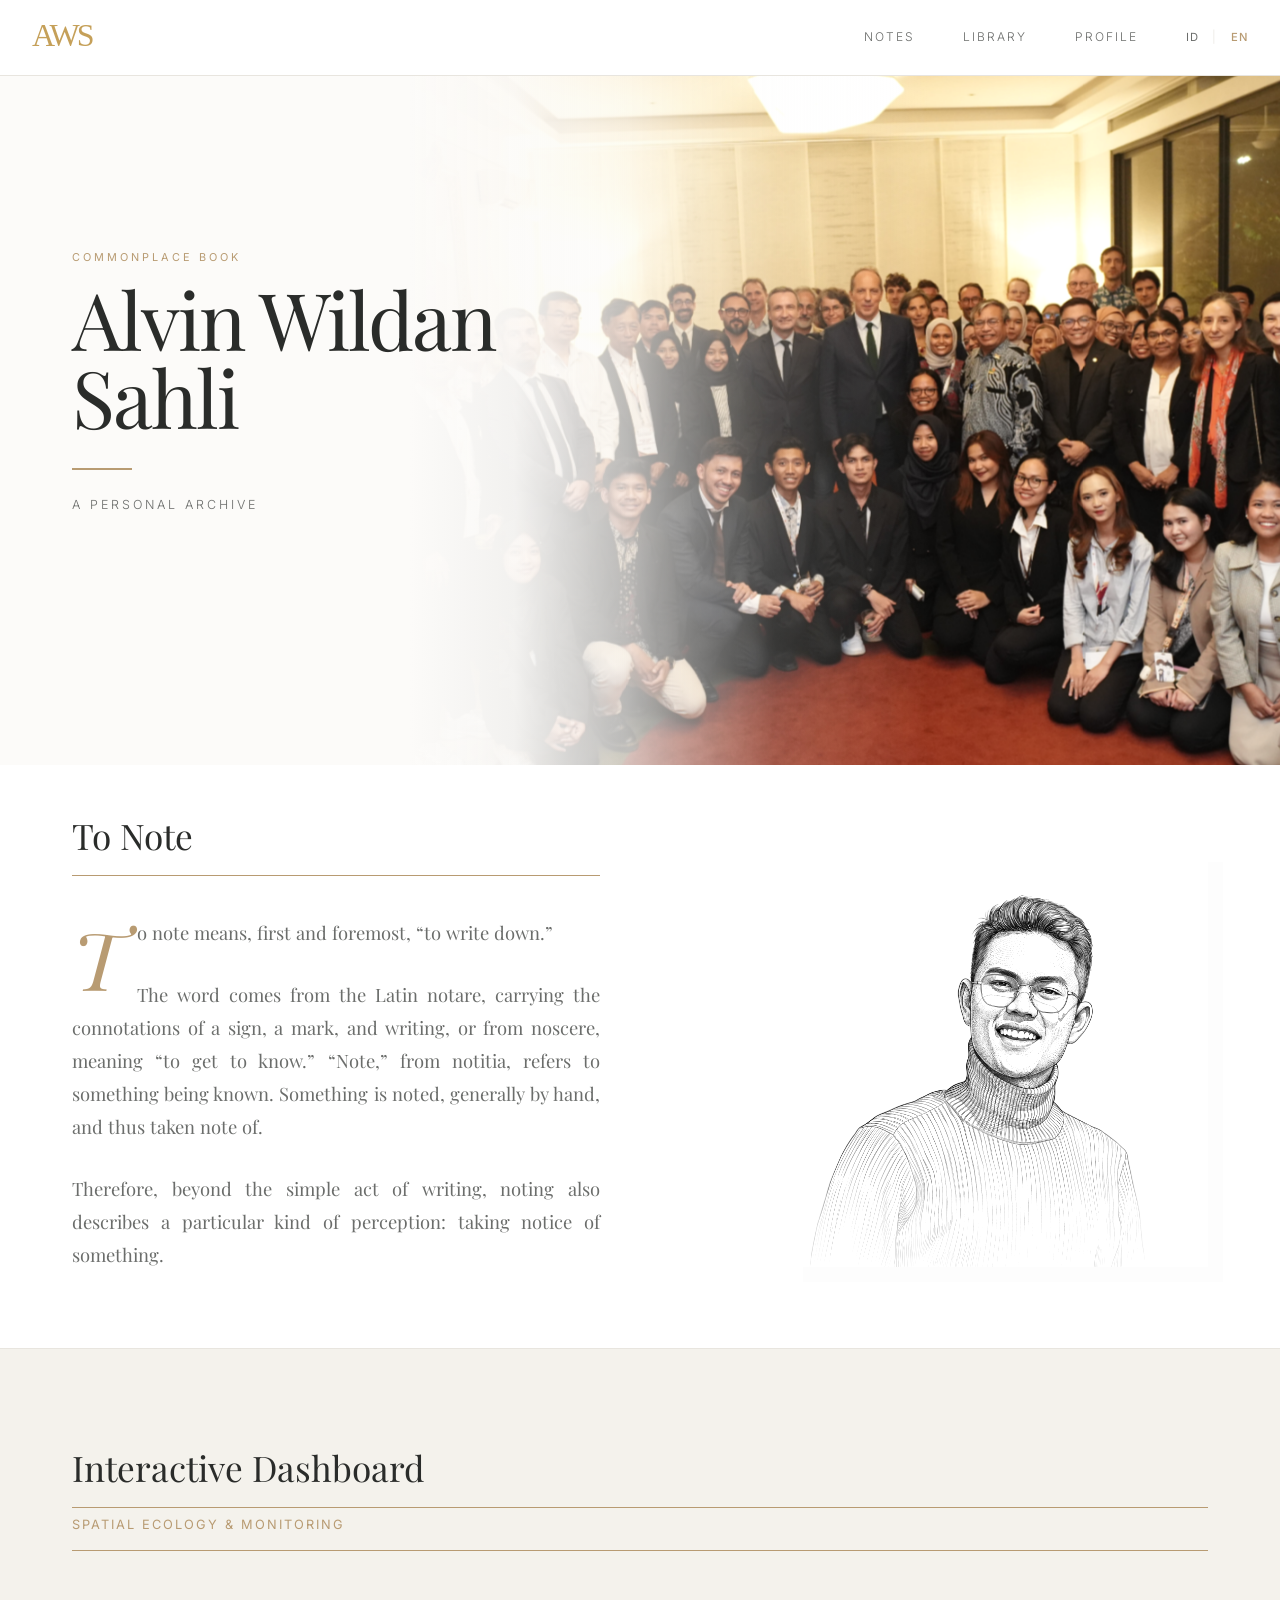
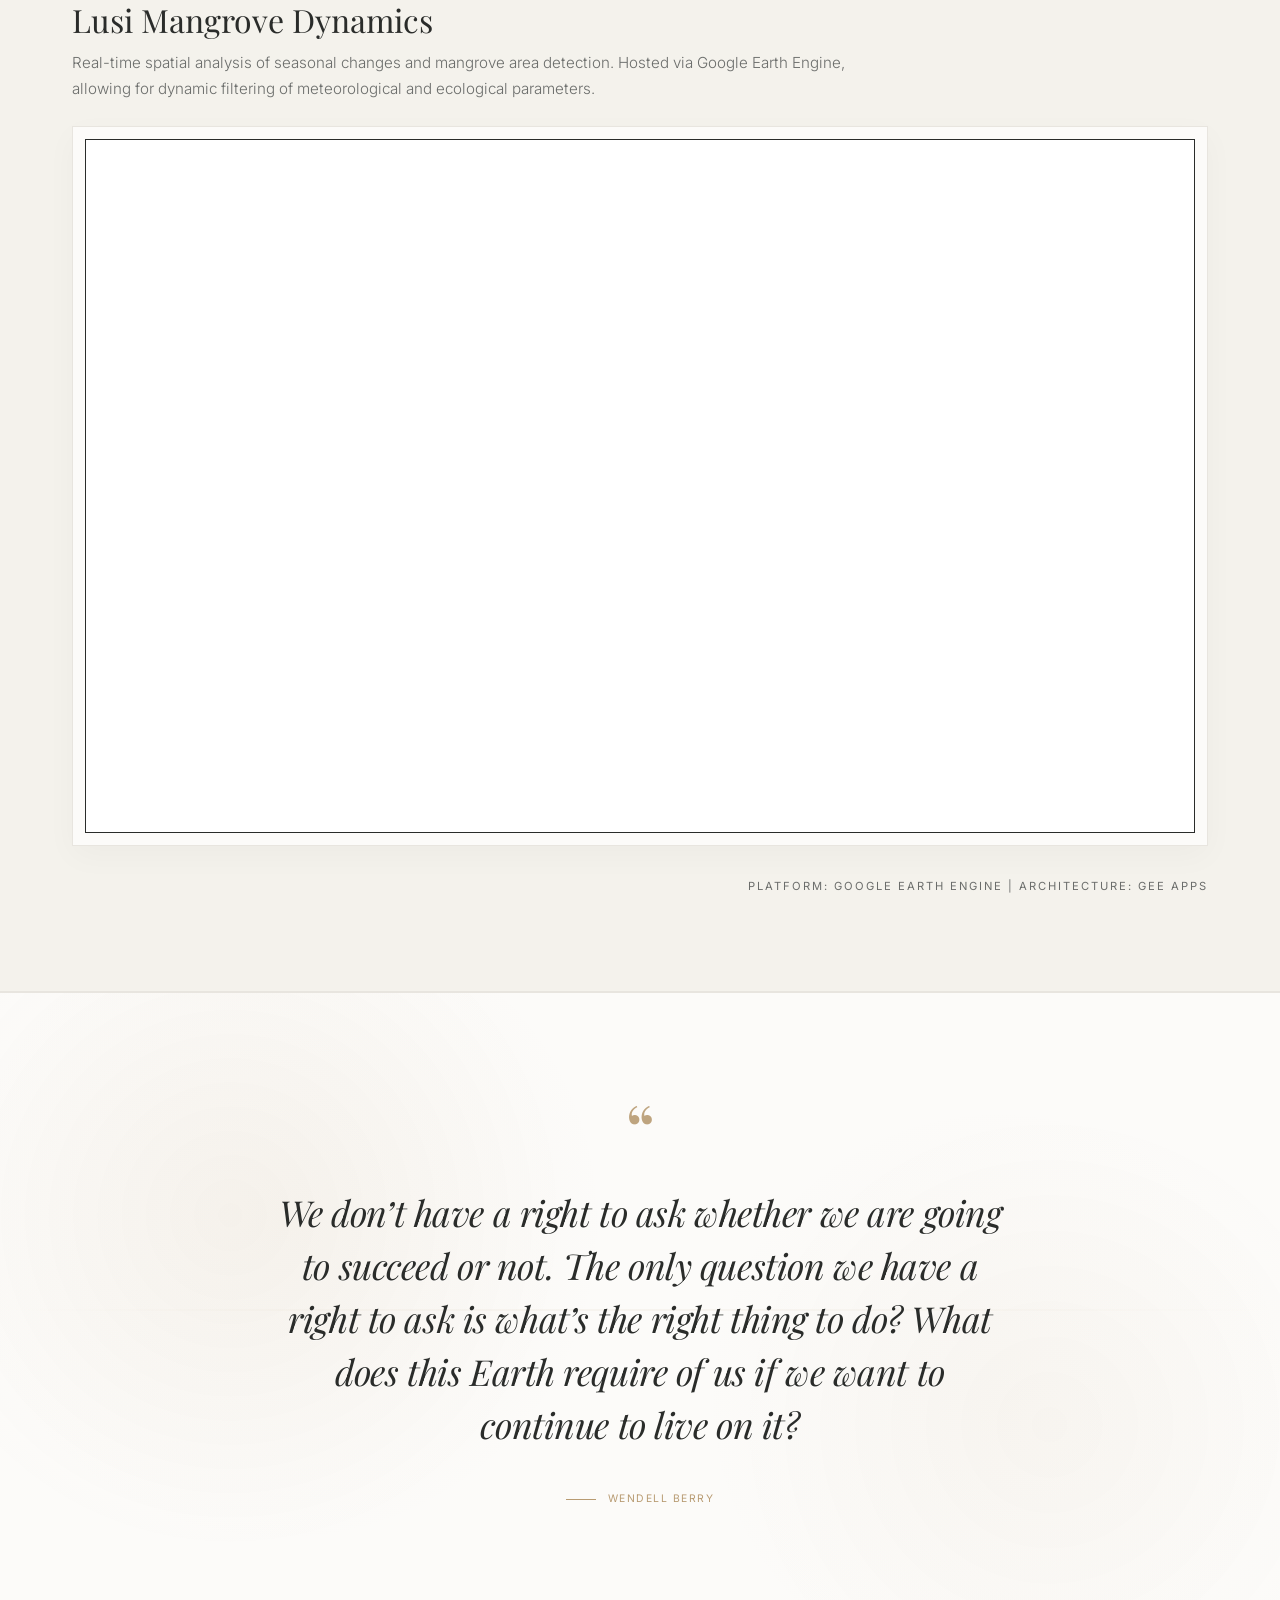
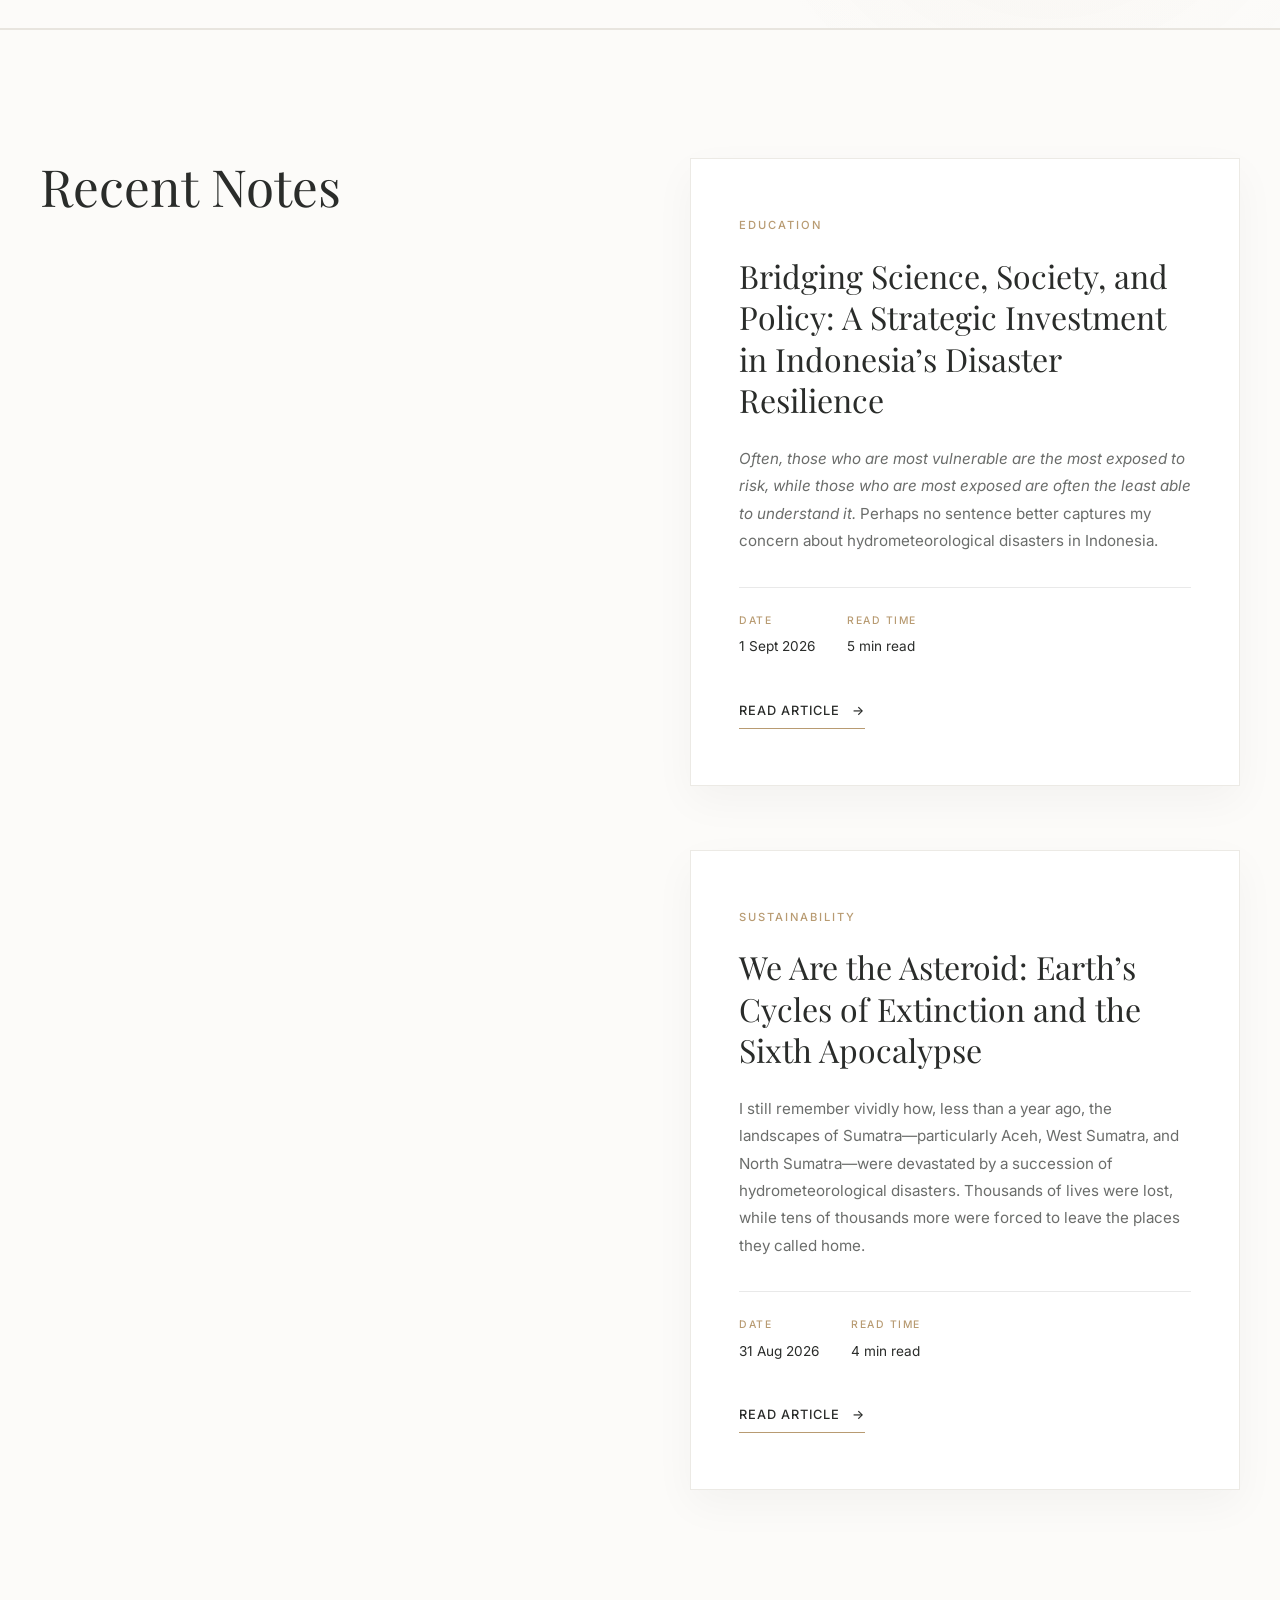
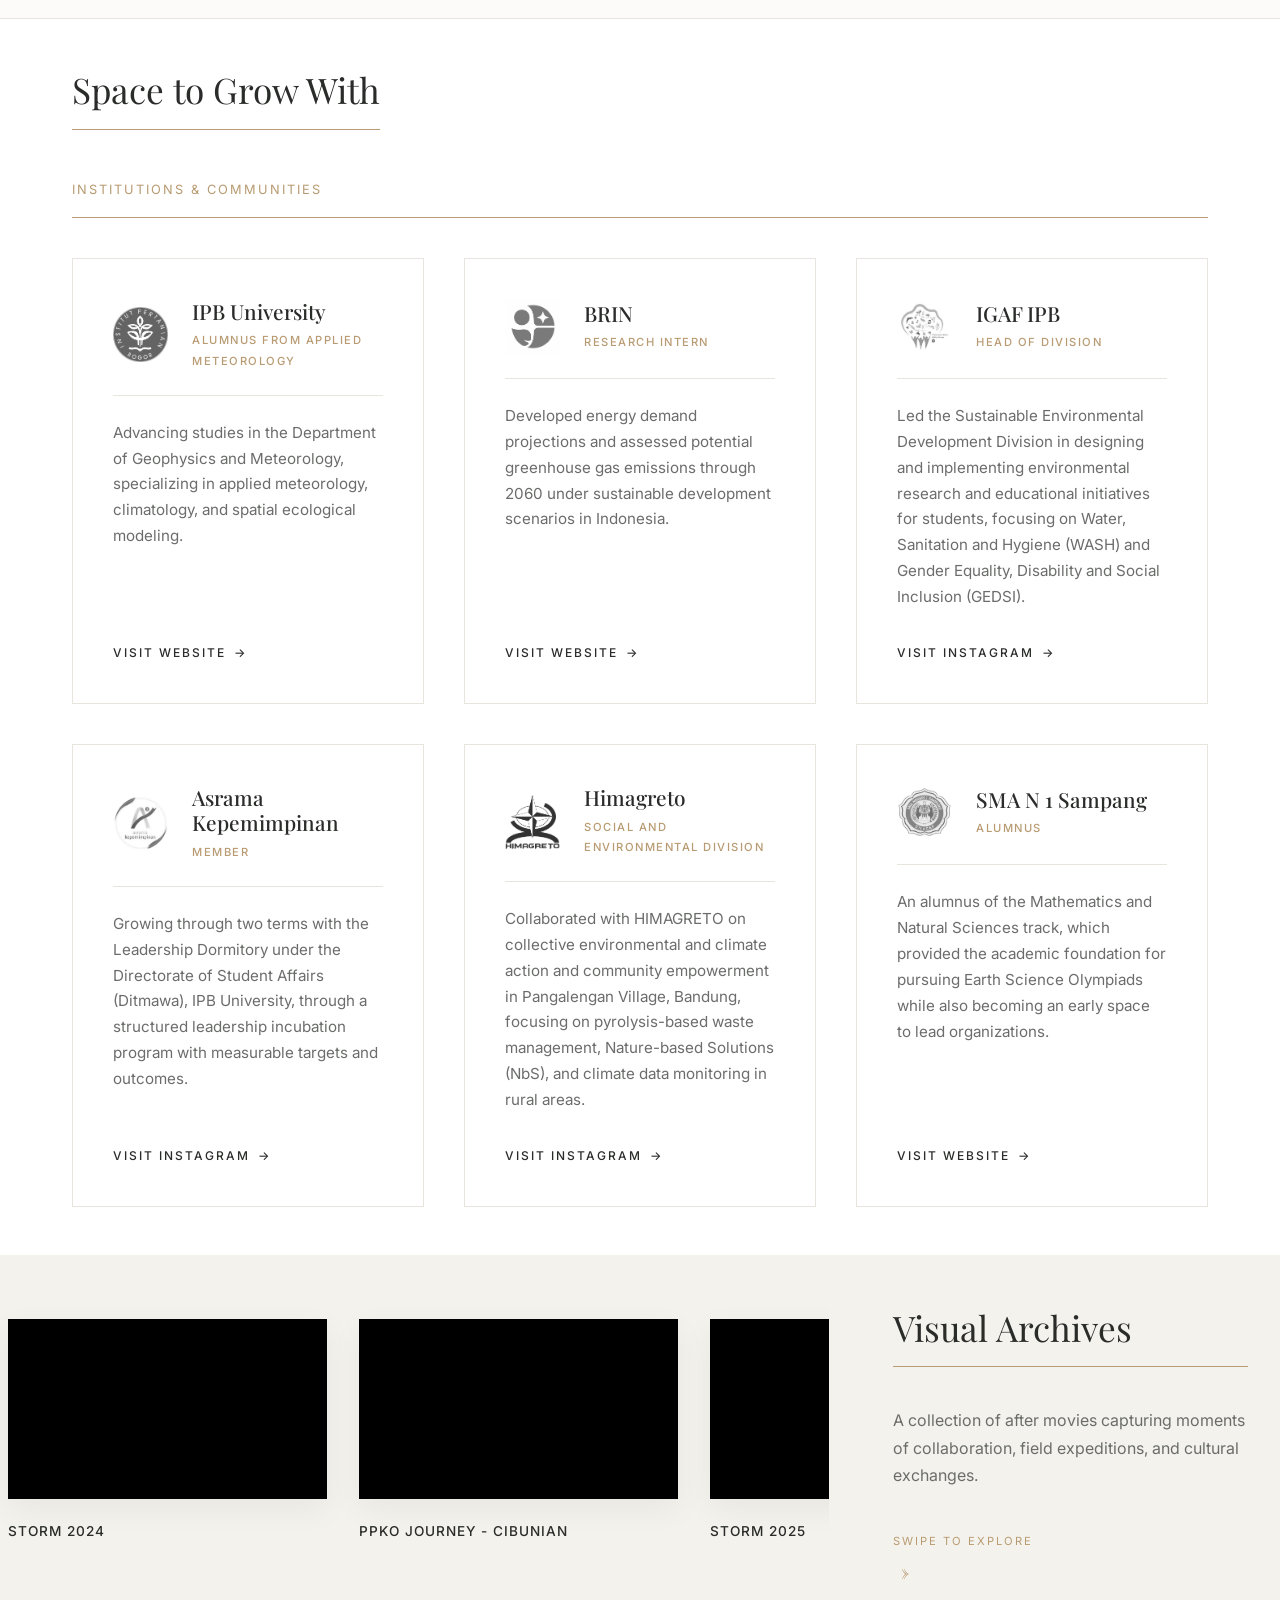
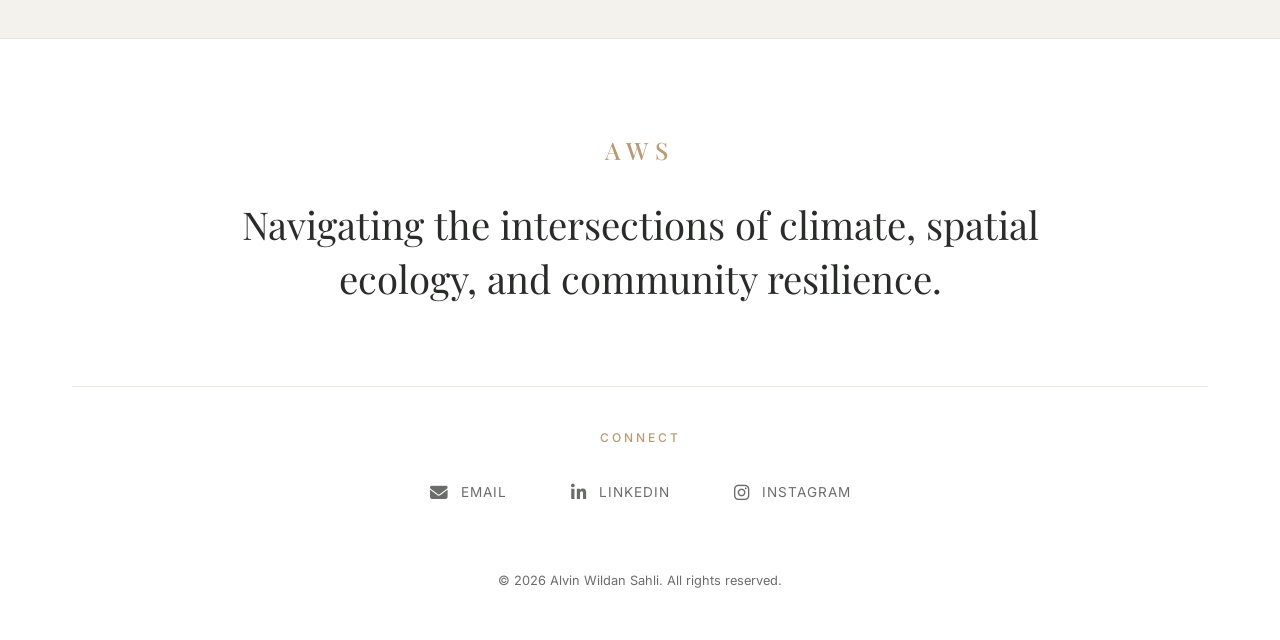
==== commit 77b4500b: "jalan" ====
--- a/index.html
+++ b/index.html
@@ -131,7 +131,7 @@
           </li>
           <li>
             <a
-              href="features/library/library.html"
+              href="./features/library/library.html"
               class="translatable"
               data-en="Library"
               data-id="Perpustakaan"
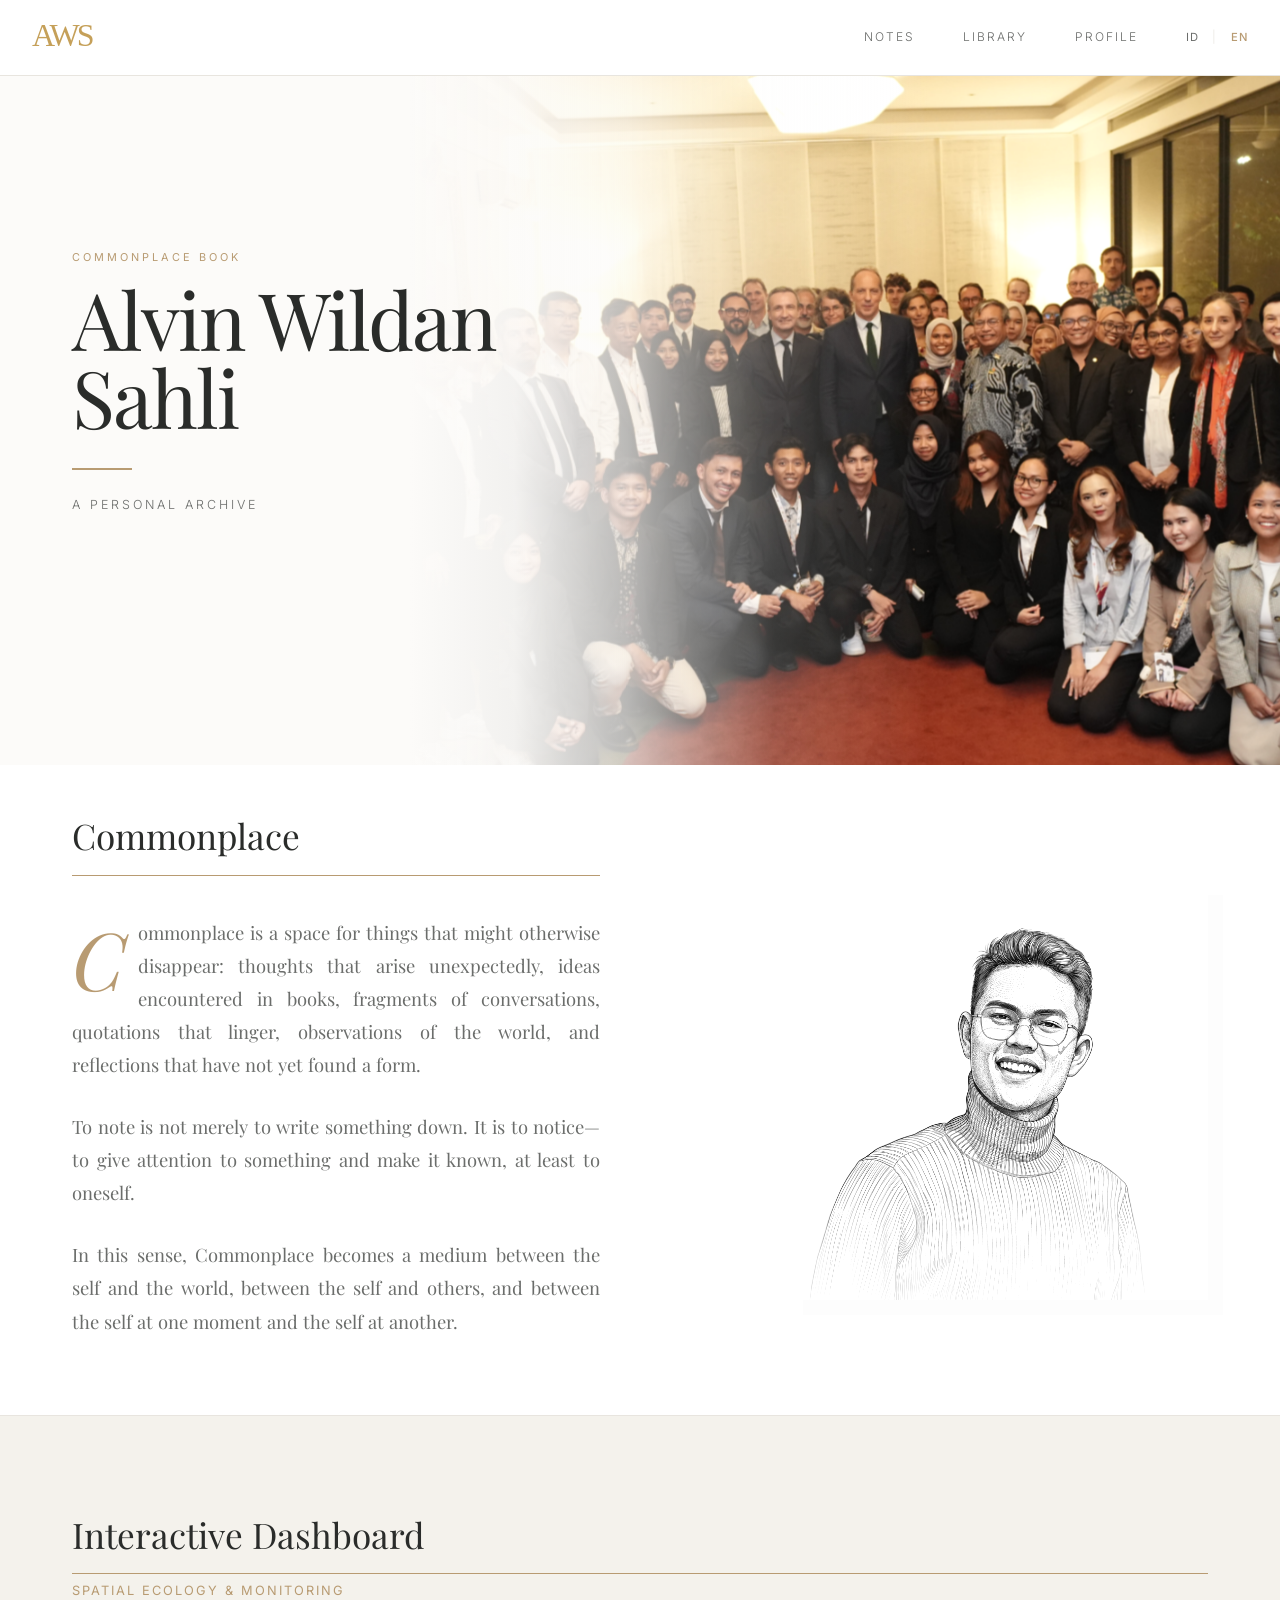
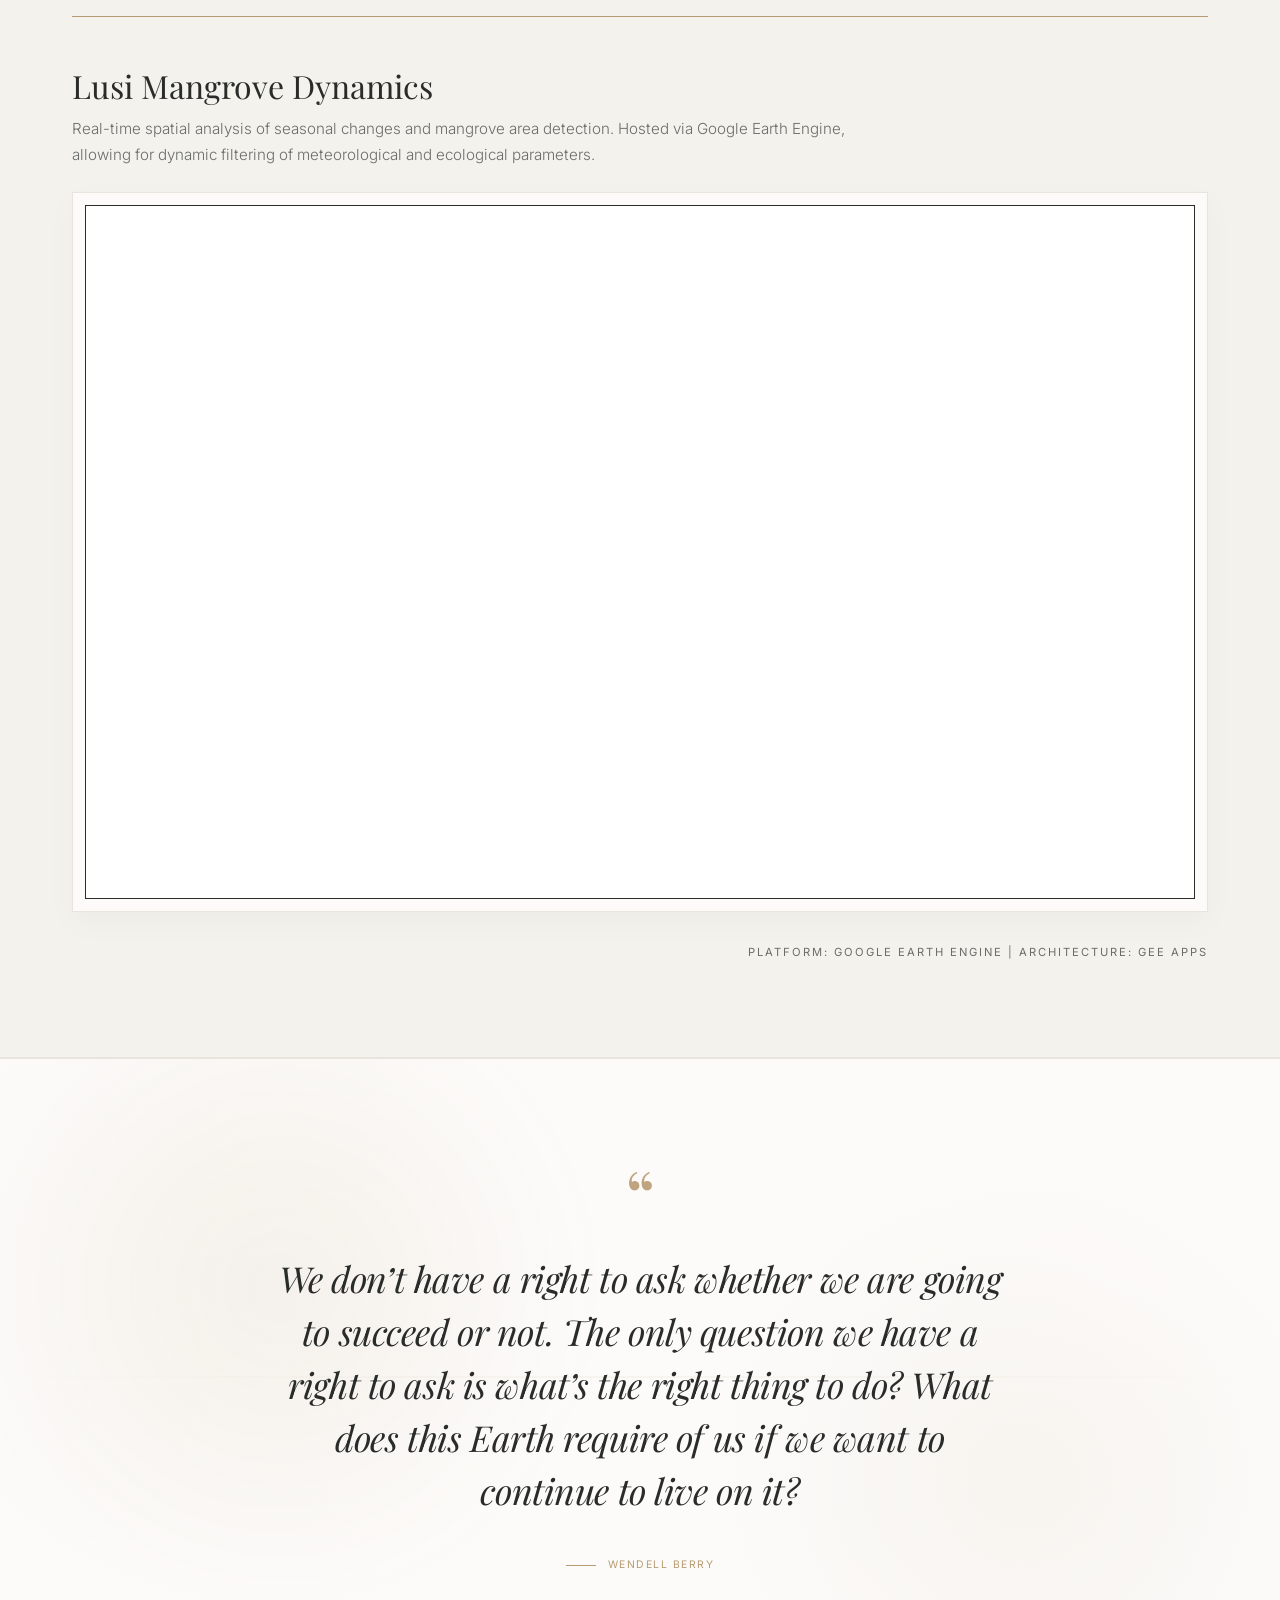
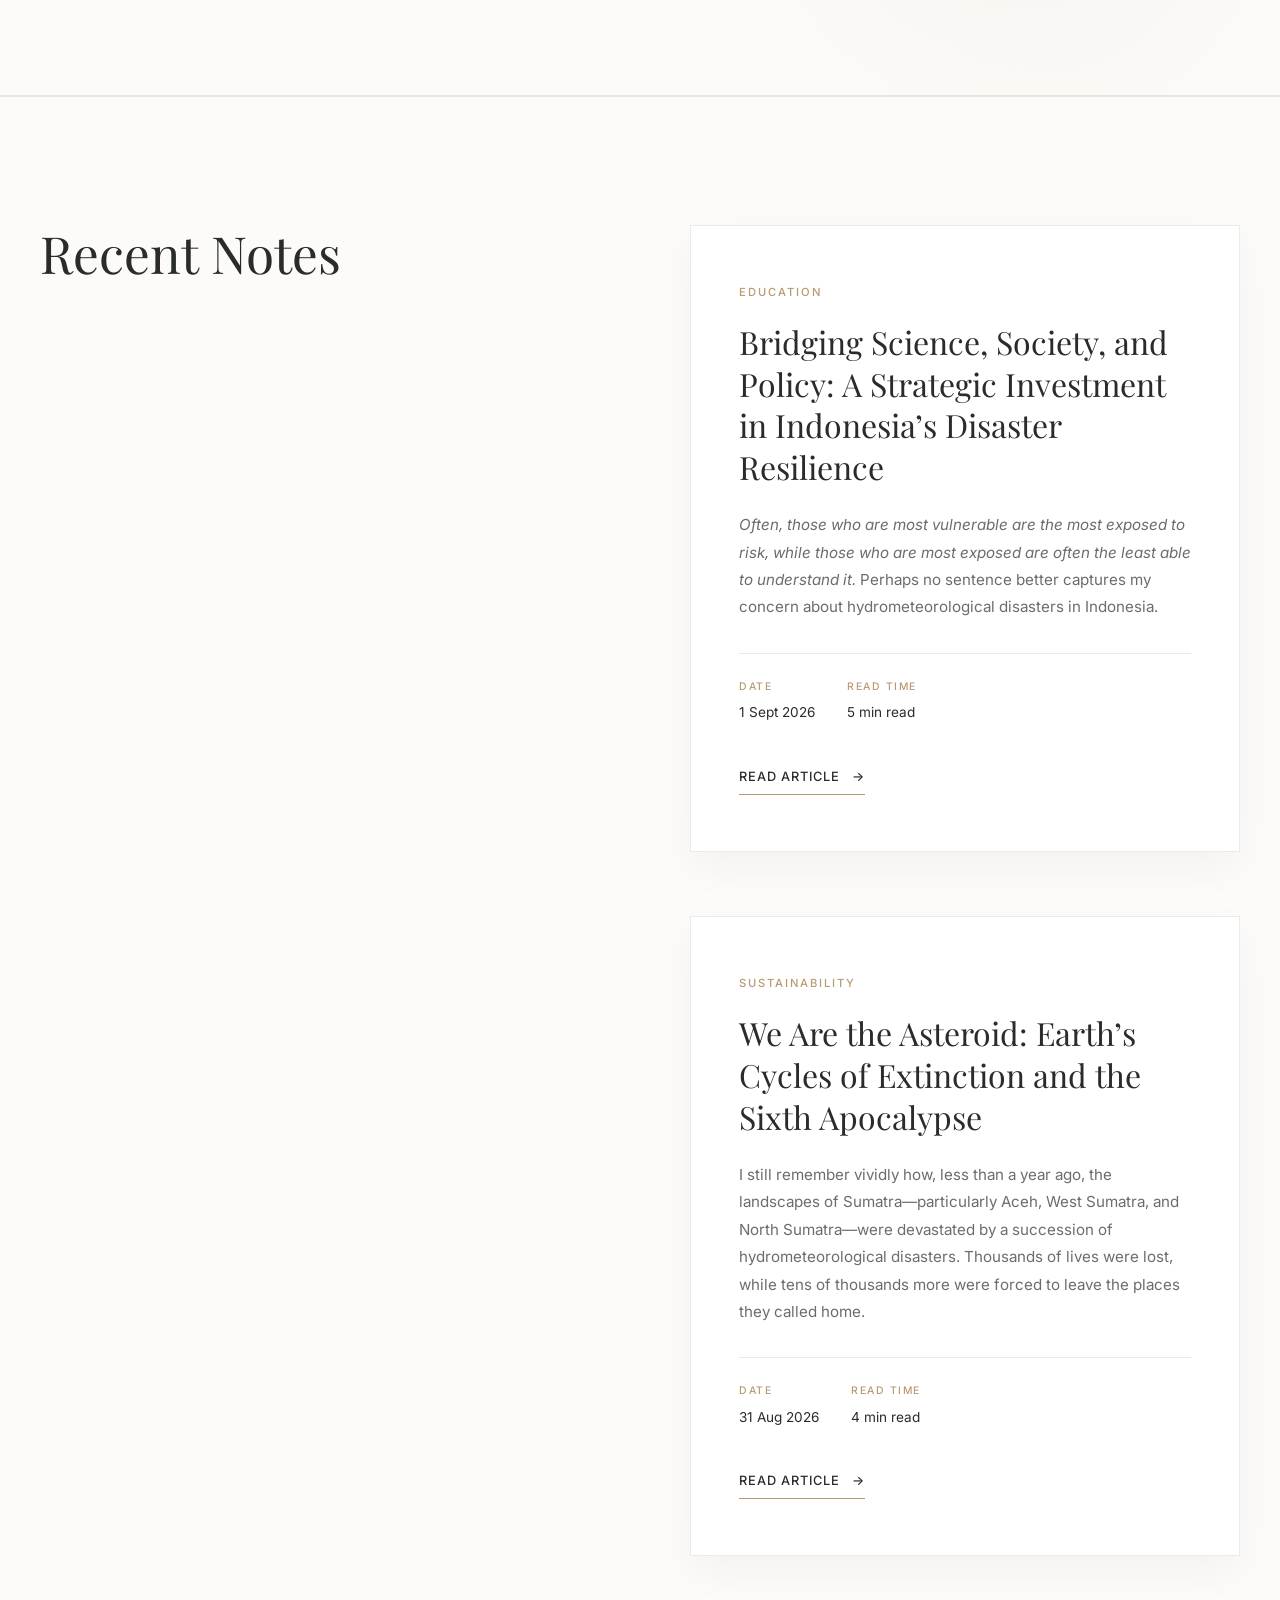
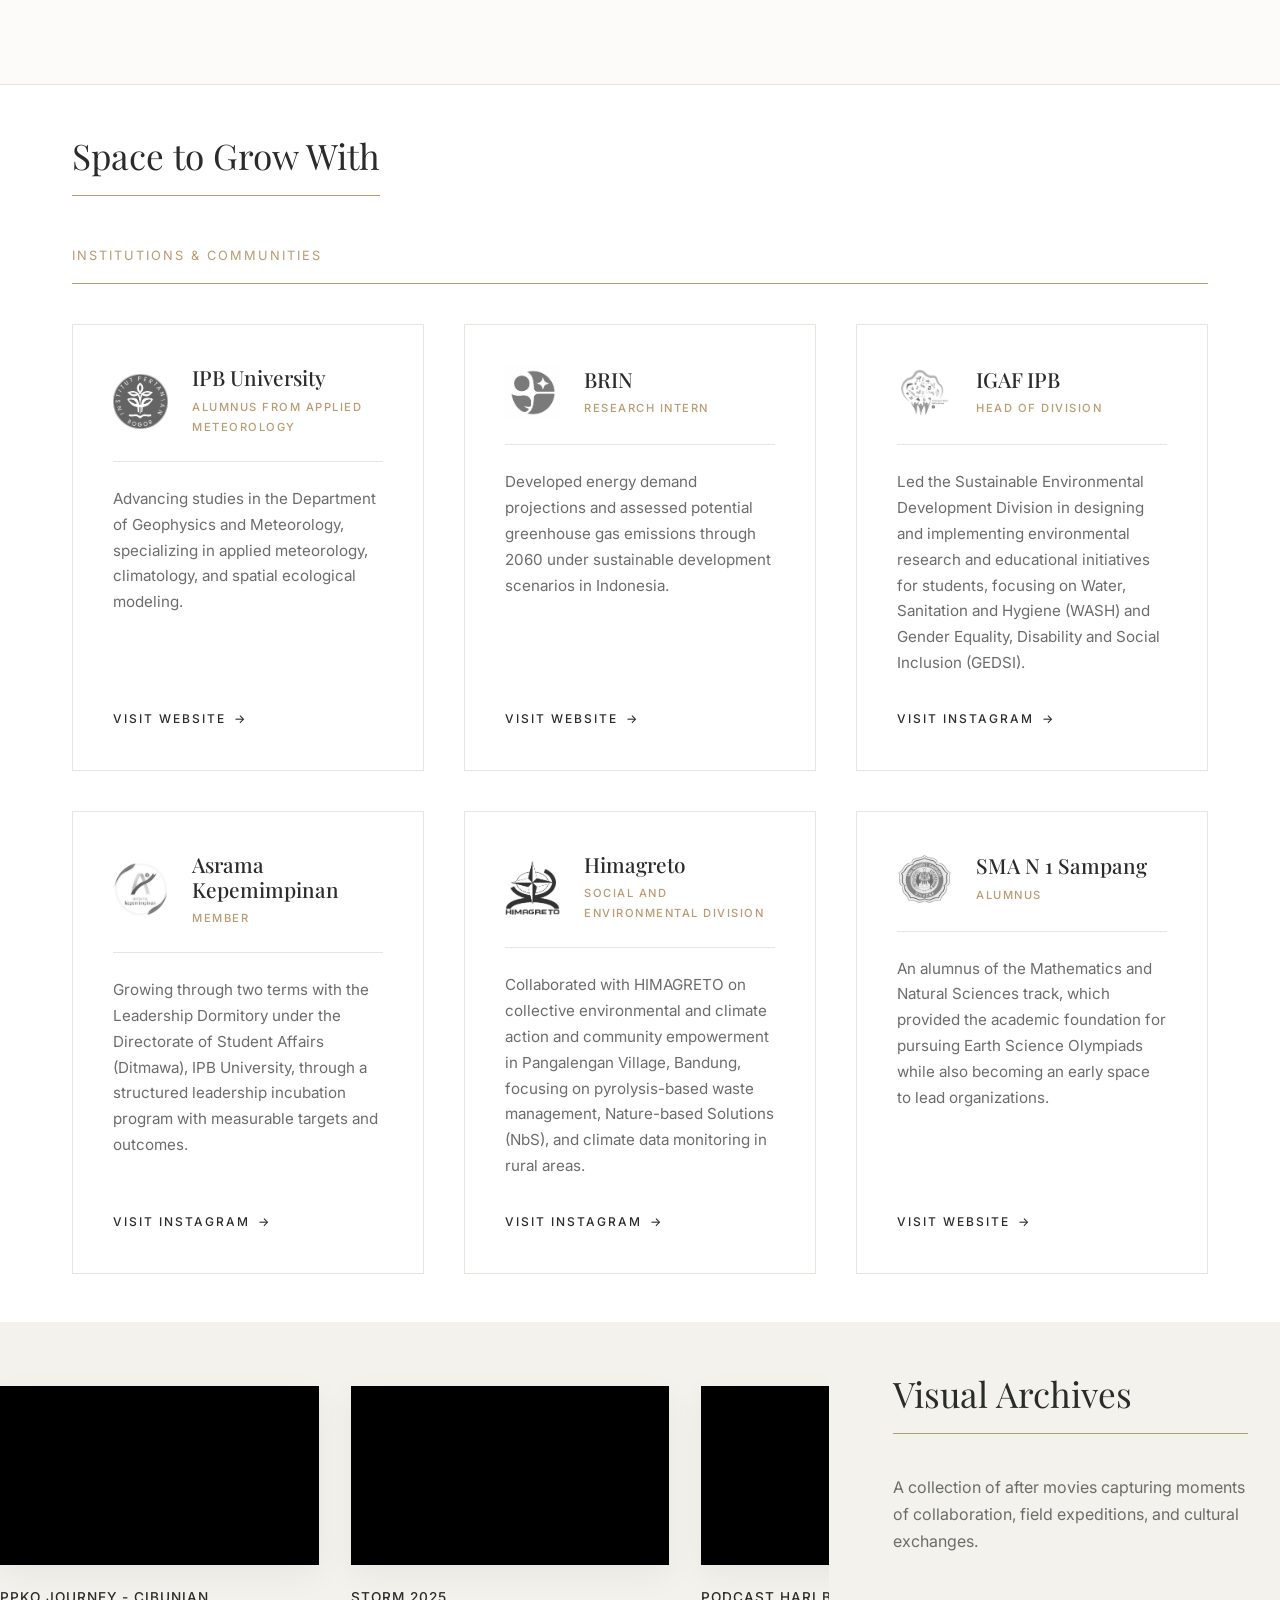
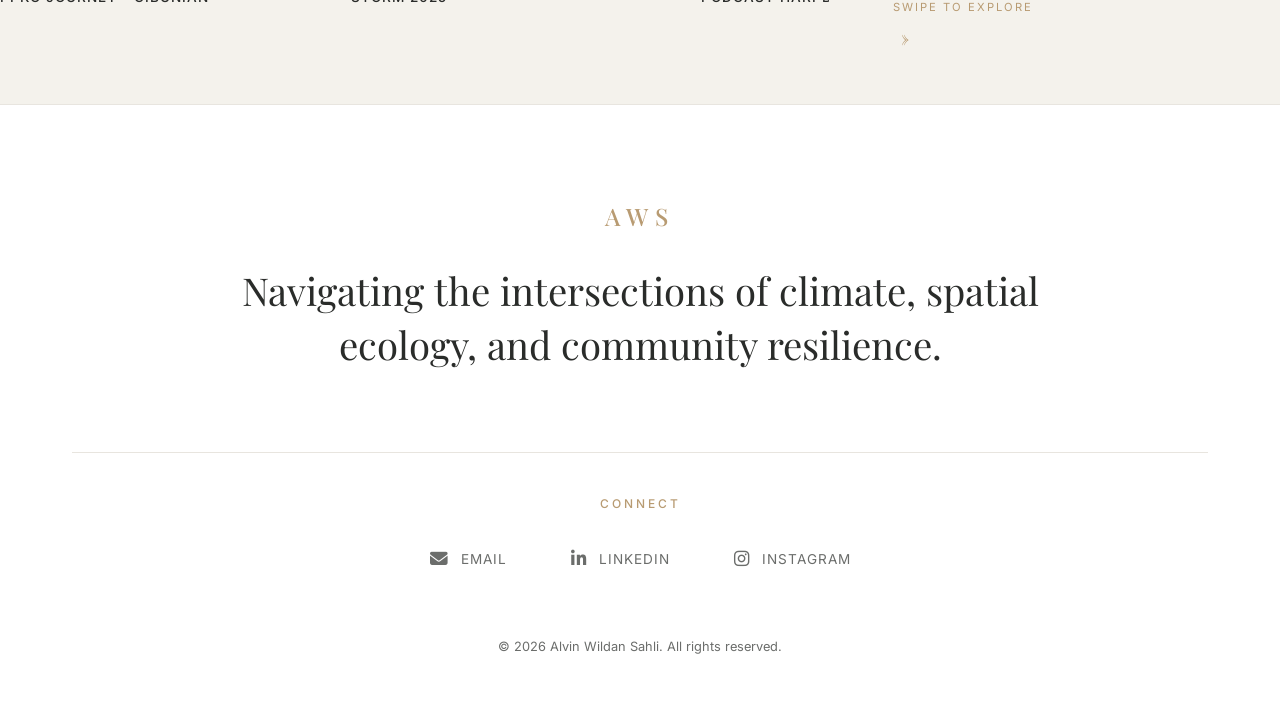
==== commit 9953ccb2: "ok" ====
--- a/index.html
+++ b/index.html
@@ -218,39 +218,40 @@
         <div class="intro-text">
           <h2
             class="section-title translatable"
-            data-en="To Note"
-            data-id="Mencatat"
-          >
-            To Note
+            data-en="Commonplace"
+            data-id="Commonplace"
+          >
+            Commonplace
           </h2>
 
           <p
             class="drop-cap translatable"
-            data-en="To note means, first and foremost, “to write down.”"
-            data-id="To note, pertama-tama, berarti “menuliskan.”"
-          >
-            To note means, first and foremost, “to write down.”
+            data-en="Commonplace is a space for things that might otherwise disappear: thoughts that arise unexpectedly, ideas encountered in books, fragments of conversations, quotations that linger, observations of the world, and reflections that have not yet found a form."
+            data-id="Commonplace adalah ruang bagi hal-hal yang mungkin akan menghilang begitu saja: pikiran yang muncul tanpa diduga, gagasan yang ditemukan dalam buku, potongan percakapan, kutipan yang terus terngiang, pengamatan terhadap dunia, dan renungan yang belum menemukan bentuknya."
+          >
+            Commonplace is a space for things that might otherwise disappear:
+            thoughts that arise unexpectedly, ideas encountered in books,
+            fragments of conversations, quotations that linger, observations of
+            the world, and reflections that have not yet found a form.
           </p>
 
           <p
             class="translatable"
-            data-en="The word comes from the Latin notare, carrying the connotations of a sign, a mark, and writing, or from noscere, meaning “to get to know.” “Note,” from notitia, refers to something being known. Something is noted, generally by hand, and thus taken note of."
-            data-id="Kata ini berasal dari bahasa Latin notare, yang mengandung makna tanda, penanda, dan tulisan, atau dari noscere, yang berarti “menjadi tahu” atau “mengenal.” Sementara itu, note, yang berasal dari notitia, merujuk pada sesuatu yang telah diketahui. Sesuatu dicatat, umumnya dengan tangan, dan dengan demikian menjadi sesuatu yang diperhatikan dan disadari."
-          >
-            The word comes from the Latin <em>notare</em>, carrying the
-            connotations of a sign, a mark, and writing, or from
-            <em>noscere</em>, meaning “to get to know.” <em>Note</em>, from
-            <em>notitia</em>, refers to something being known. Something is
-            noted, generally by hand, and thus taken note of.
+            data-en="To note is not merely to write something down. It is to notice—to give attention to something and make it known, at least to oneself."
+            data-id="Mencatat bukan semata-mata menuliskan sesuatu. Ia adalah tindakan untuk memperhatikan—memberikan perhatian kepada sesuatu dan membuatnya diketahui, setidaknya oleh diri sendiri."
+          >
+            To note is not merely to write something down. It is to notice—to
+            give attention to something and make it known, at least to oneself.
           </p>
 
           <p
             class="translatable"
-            data-en="Therefore, beyond the simple act of writing, noting also describes a particular kind of perception: taking notice of something."
-            data-id="Karena itu, lebih dari sekadar tindakan menulis, mencatat juga menggambarkan suatu bentuk persepsi tertentu: menyadari dan memberi perhatian pada sesuatu."
-          >
-            Therefore, beyond the simple act of writing, noting also describes a
-            particular kind of perception: taking notice of something.
+            data-en="In this sense, Commonplace becomes a medium between the self and the world, between the self and others, and between the self at one moment and the self at another."
+            data-id="Dalam pengertian ini, Commonplace menjadi sebuah medium antara diri dan dunia, antara diri dan orang lain, serta antara diri pada suatu waktu dan diri pada waktu yang lain."
+          >
+            In this sense, Commonplace becomes a medium between the self and the
+            world, between the self and others, and between the self at one
+            moment and the self at another.
           </p>
         </div>
 
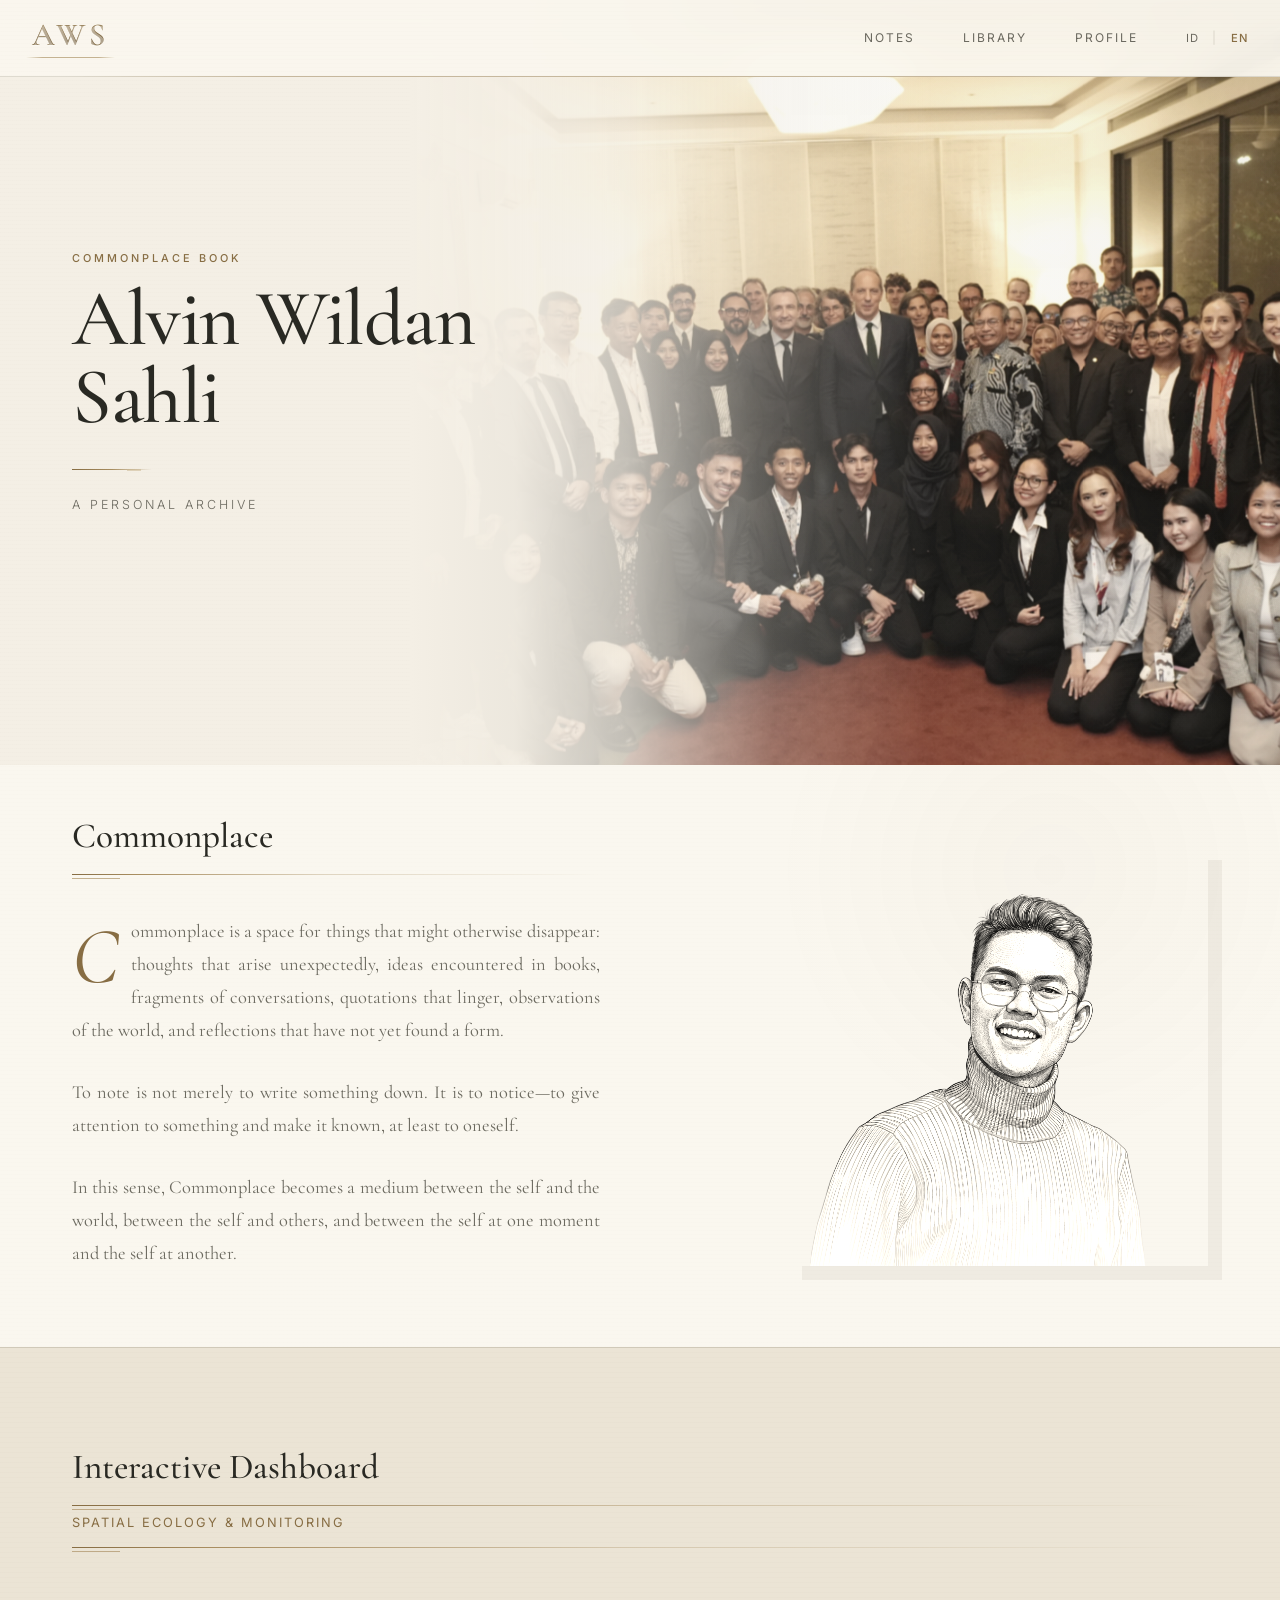
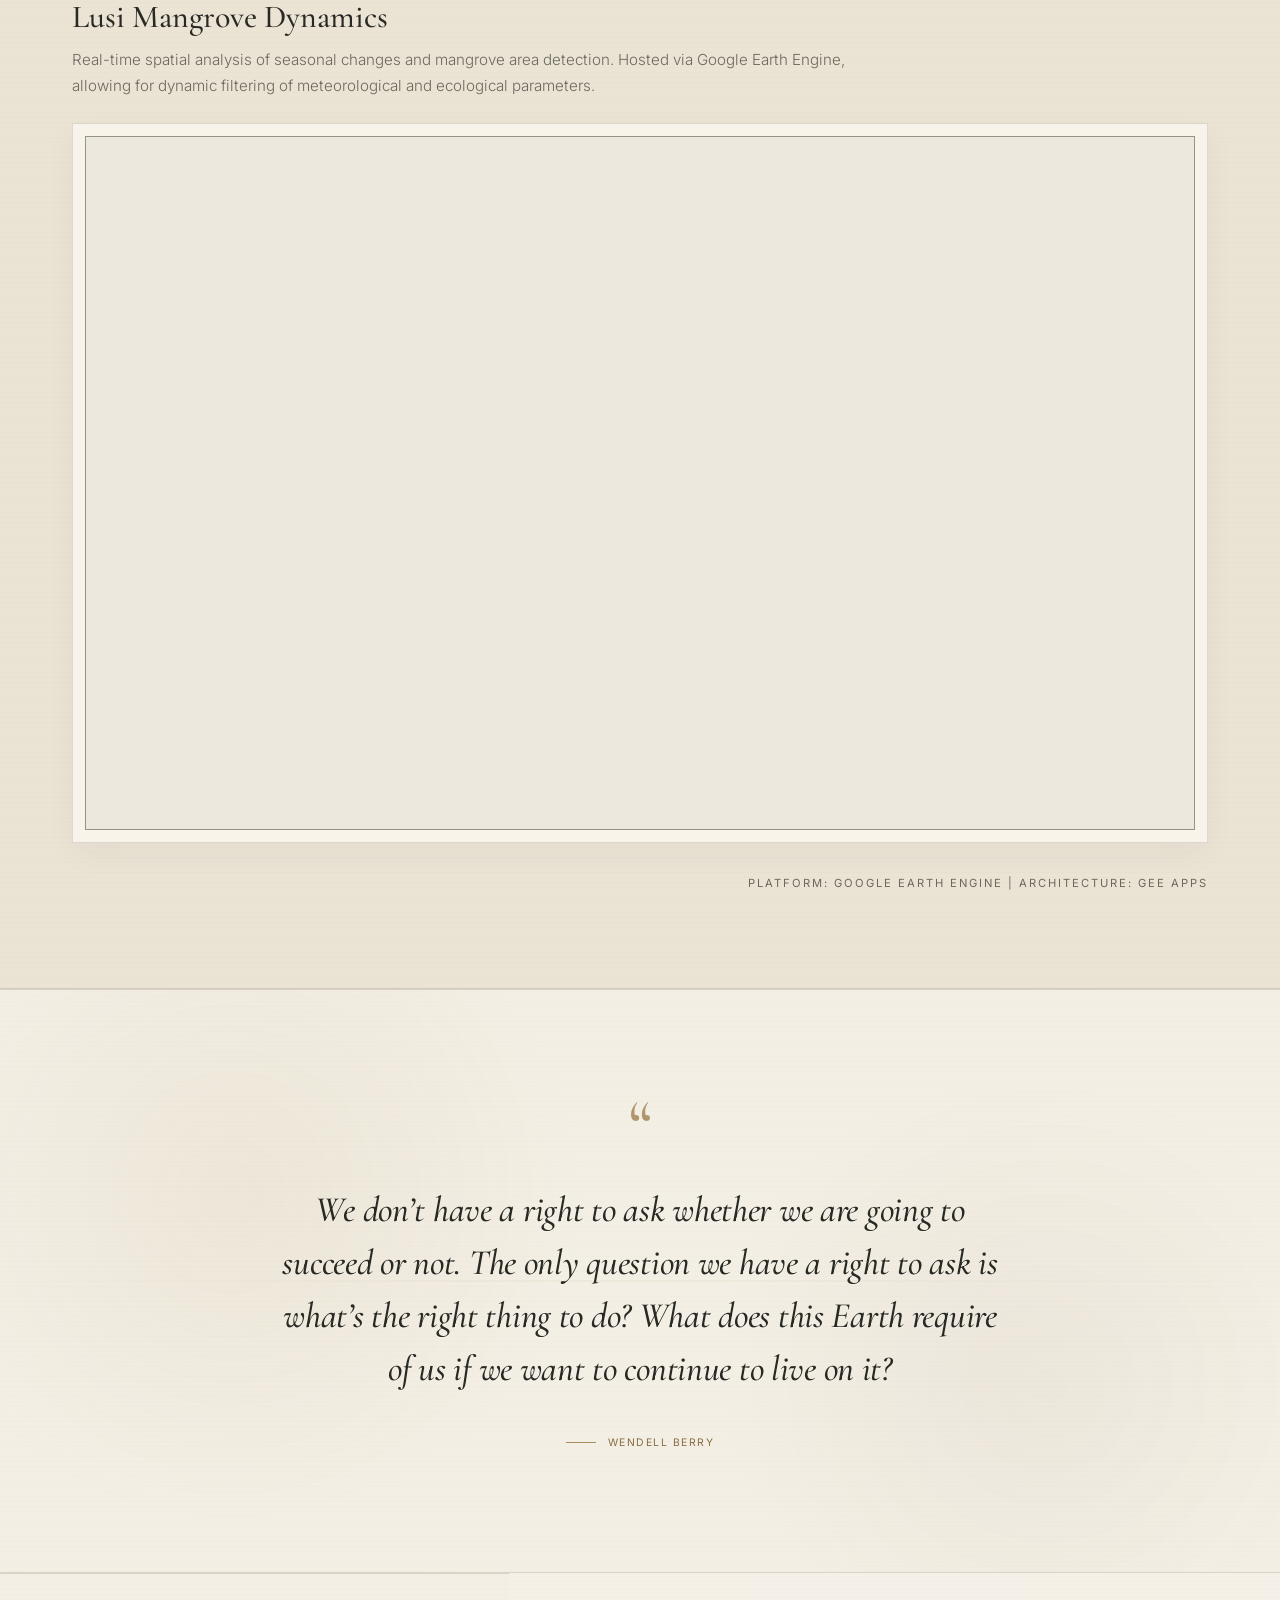
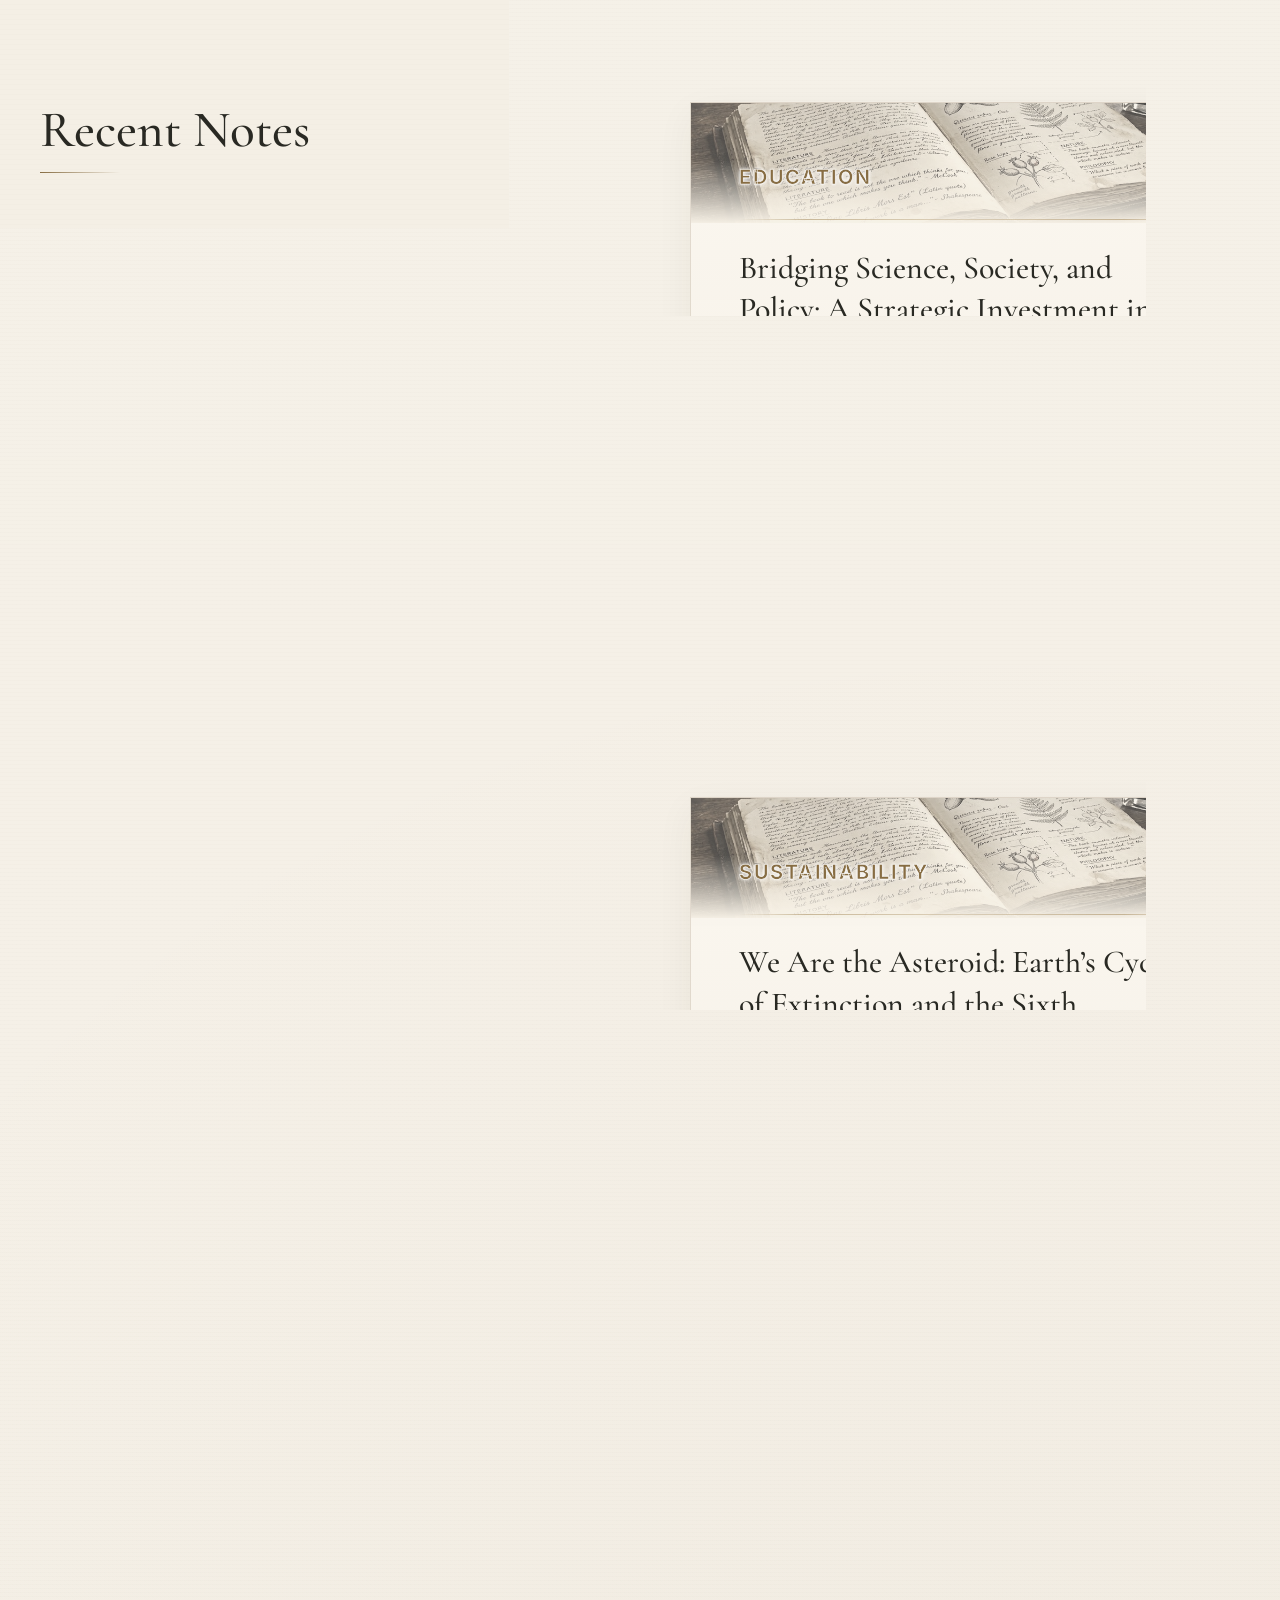
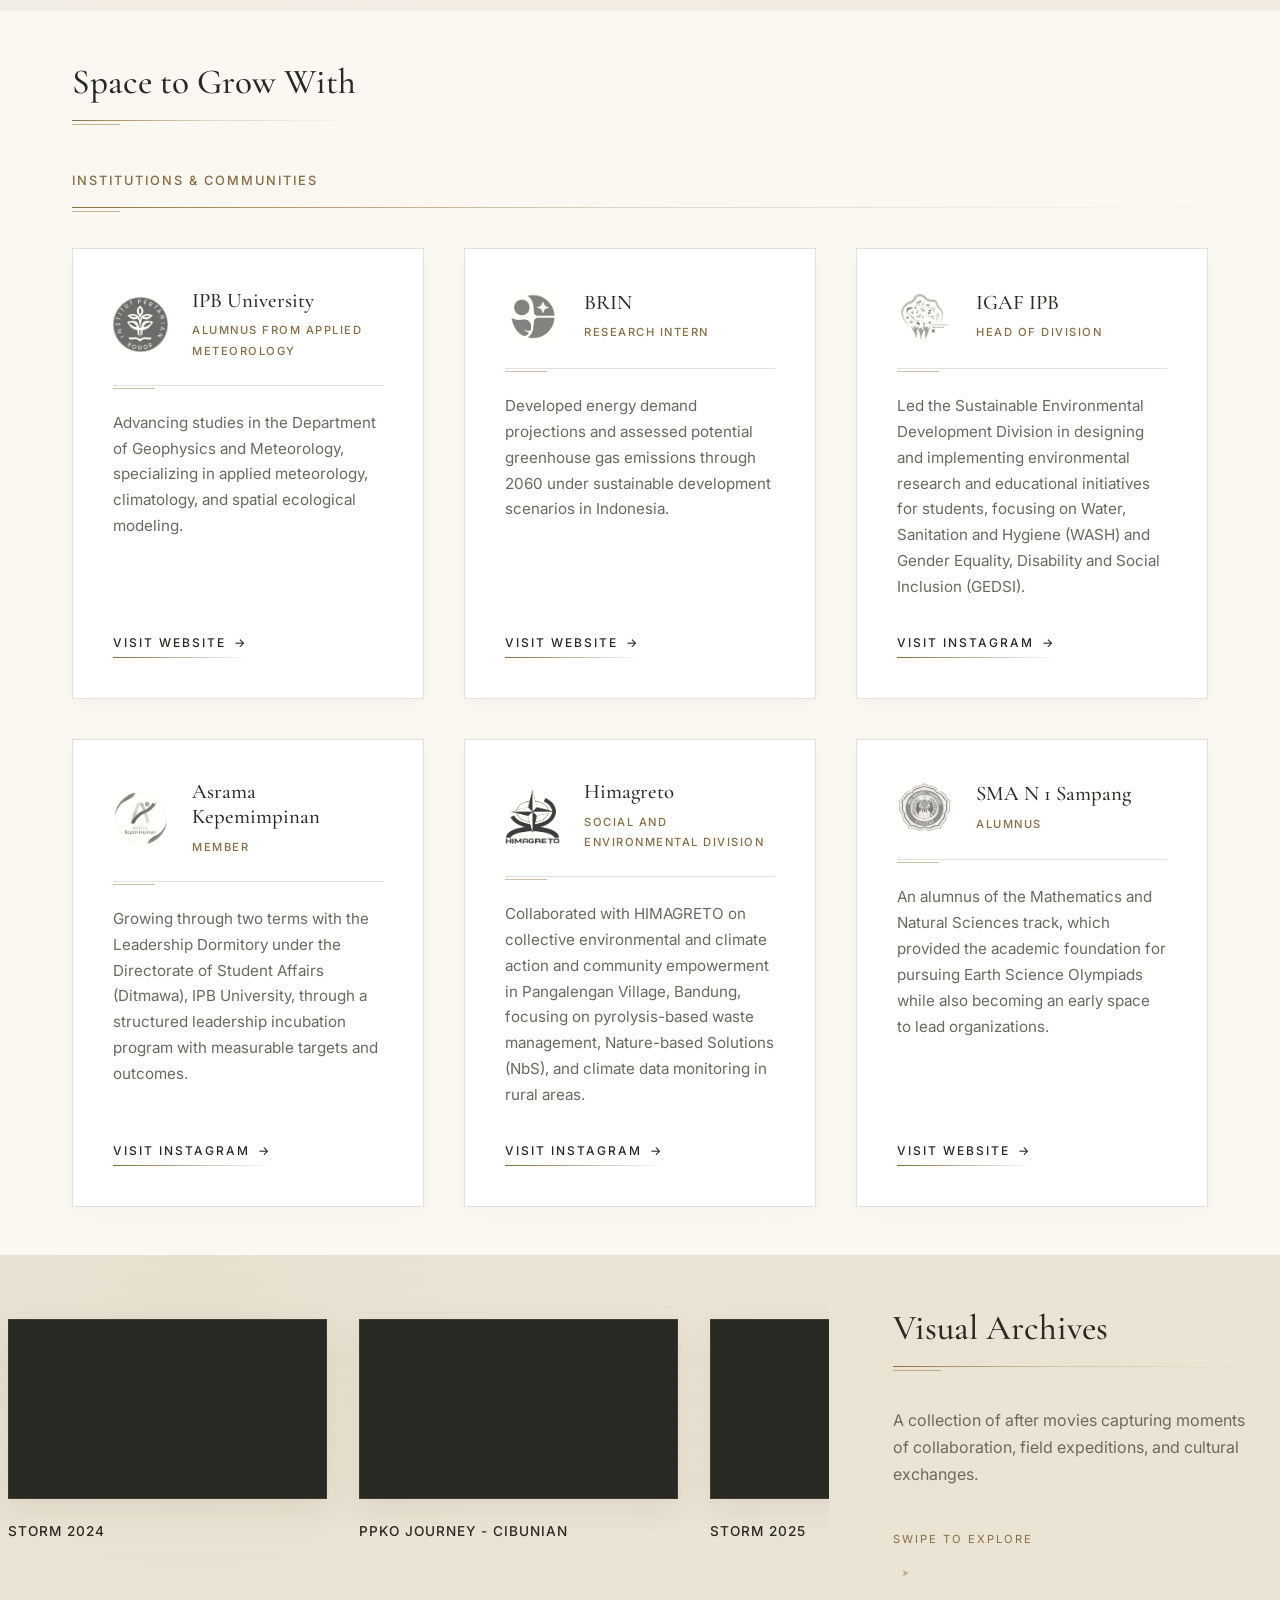
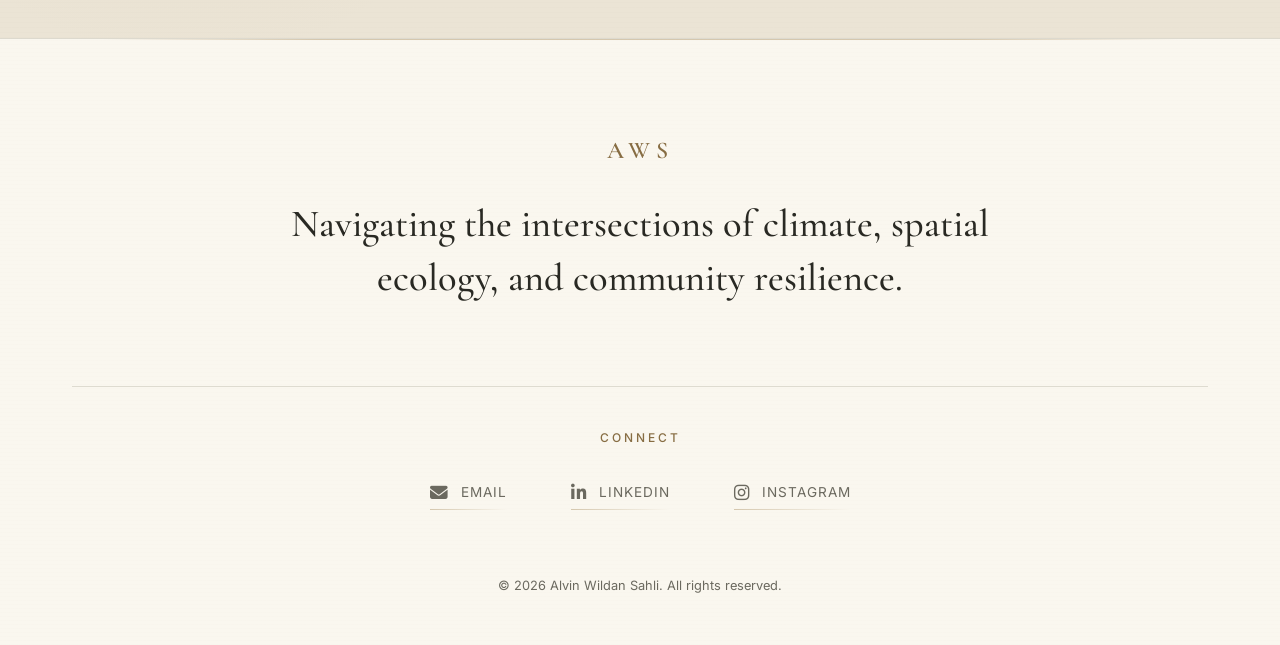
==== commit 90de34a4: "jadi" ====
--- a/index.html
+++ b/index.html
@@ -369,7 +369,11 @@
 
       <div class="ainan-container">
         <!-- CARD 1 -->
-        <article class="ainan-glass-card">
+        <!-- CARD 1 -->
+        <article
+          class="ainan-glass-card"
+          style="--note-image: url(&quot;./assets/images/notes.jpg&quot;)"
+        >
           <div class="ainan-card-content">
             <span
               class="ainan-card-category translatable"
@@ -378,6 +382,7 @@
             >
               Community Empowerment
             </span>
+
             <h3
               class="ainan-card-title translatable"
               data-en="Bridging Science, Society, and Policy: A Strategic Investment in Indonesia’s Disaster Resilience"
@@ -386,29 +391,33 @@
               Bridging Science, Society, and Policy: A Strategic Investment in
               Indonesia’s Disaster Resilience
             </h3>
+
             <p
               class="ainan-card-description translatable"
               data-en="<i>Often, those who are most vulnerable are the most exposed to risk, while those who are most exposed are often the least able to understand it.</i> Perhaps no sentence better captures my concern about hydrometeorological disasters in Indonesia."
               data-id="<i>Seringkali yang paling rentan adalah yang paling besar terpapar risiko, dan yang paling terpapar adalah yang paling tidak memahami.</i> Barangkali kalimat itu adalah yang paling tepat untuk menggambarkan kekhawatiran saya terhadap bencana hidrometeorologi di Indonesia."
             >
-              <i
-                >Often, those who are most vulnerable are the most exposed to
+              <i>
+                Often, those who are most vulnerable are the most exposed to
                 risk, while those who are most exposed are often the least able
-                to understand it.</i
-              >
+                to understand it.
+              </i>
               Perhaps no sentence better captures my concern about
               hydrometeorological disasters in Indonesia.
             </p>
+
             <div class="ainan-meta excerpt-meta">
               <div class="ainan-meta-item">
                 <span class="ainan-meta-label">DATE</span>
                 <span class="ainan-meta-value">1 Sept 2026</span>
               </div>
+
               <div class="ainan-meta-item">
                 <span class="ainan-meta-label">READ TIME</span>
                 <span class="ainan-meta-value">5 min read</span>
               </div>
             </div>
+
             <a
               href="https://aws-commonplace.pages.dev/features/note/note#article-custom-1788272989038"
               class="ainan-card-link"
@@ -427,7 +436,10 @@
         </article>
 
         <!-- CARD 2 -->
-        <article class="ainan-glass-card">
+        <article
+          class="ainan-glass-card"
+          style="--note-image: url(&quot;./assets/images/notes.jpg&quot;)"
+        >
           <div class="ainan-card-content">
             <span
               class="ainan-card-category translatable"
@@ -436,6 +448,7 @@
             >
               Sustainability
             </span>
+
             <h3
               class="ainan-card-title translatable"
               data-en="We Are the Asteroid: Earth’s Cycles of Extinction and the Sixth Apocalypse"
@@ -444,10 +457,11 @@
               We Are the Asteroid: Earth’s Cycles of Extinction and the Sixth
               Apocalypse
             </h3>
+
             <p
               class="ainan-card-description translatable"
               data-en="I still remember vividly how, less than a year ago, the landscapes of Sumatra—particularly Aceh, West Sumatra, and North Sumatra—were devastated by a succession of hydrometeorological disasters. Thousands of lives were lost, while tens of thousands more were forced to leave the places they called home."
-              data-id="Saya masih mengingat dengan jelas bagaimana, belum genap satu tahun yang lalu, lanskap Pulau Sumatera—khususnya Aceh, Sumatera Barat, dan Utara—luluh lantak oleh rentetan bencana hidrometeorologis. Ribuan nyawa melayang, dan puluhan ribu lainnya dipaksa kehilangan ruang hidup. "
+              data-id="Saya masih mengingat dengan jelas bagaimana, belum genap satu tahun yang lalu, lanskap Pulau Sumatera—khususnya Aceh, Sumatera Barat, dan Utara—luluh lantak oleh rentetan bencana hidrometeorologis. Ribuan nyawa melayang, dan puluhan ribu lainnya dipaksa kehilangan ruang hidup."
             >
               I still remember vividly how, less than a year ago, the landscapes
               of Sumatra—particularly Aceh, West Sumatra, and North Sumatra—were
@@ -455,16 +469,19 @@
               Thousands of lives were lost, while tens of thousands more were
               forced to leave the places they called home.
             </p>
+
             <div class="ainan-meta excerpt-meta">
               <div class="ainan-meta-item">
                 <span class="ainan-meta-label">DATE</span>
                 <span class="ainan-meta-value">31 Aug 2026</span>
               </div>
+
               <div class="ainan-meta-item">
                 <span class="ainan-meta-label">READ TIME</span>
                 <span class="ainan-meta-value">4 min read</span>
               </div>
             </div>
+
             <a
               href="https://aws-commonplace.pages.dev/features/note/note#article-custom-1788162889858"
               class="ainan-card-link"
--- a/index.css
+++ b/index.css
@@ -1,32 +1,119 @@
 /* ==========================================================================
-   AWS | A PERSONAL ARCHIVE - EDITORIAL / APEKSI VISUAL SYSTEM
-   ========================================================================== */
+   AWS | A PERSONAL ARCHIVE — CURATED COMMONPLACE BOOK
+   HISTORICAL EDITORIAL / ARCHIVAL / ETCHED GOLD VISUAL SYSTEM
+
+   FUNCTION PRESERVED:
+   - Fixed desktop hero + parallax
+   - Mobile hero behavior
+   - Community quote animation
+   - GEE interactive dashboard + iframe
+   - Recent Notes / AINAN section
+   - Organizations grid
+   - Aftermovie carousel
+   - Contact / form accessibility
+   - Footer
+   - All existing responsive breakpoints
+   - Reduced motion support
+   - Existing class hooks and JS compatibility
+
+   STYLE UPDATE ONLY:
+   - Warm cream archival paper
+   - Muted antique gold
+   - Sepia
+   - Charcoal black
+   - Muted steel blue as rare accent
+   - Classical serif typography
+   - Minimal sans-serif UI
+   - Linear filigree ornament
+   - Etched-gold AWS identity
+========================================================================== */
 
 /* =========================================================
    1. IMPORTS & VARIABLES
 ========================================================= */
-@import url("https://fonts.googleapis.com/css2?family=Playfair+Display:ital,wght@0,400;0,500;0,600;0,700;1,400;1,500&family=Inter:wght@300;400;500;600&display=swap");
+
+@import url("https://fonts.googleapis.com/css2?family=Cormorant+Garamond:ital,wght@0,400;0,500;0,600;0,700;1,400;1,500;1,600&family=Inter:wght@300;400;500;600&display=swap");
 
 :root {
-  /* Palet APEKSI Editorial: Ivory/Putih dan Muted Gold */
-  --bg-paper: #fcfbf9; /* Ivory bersih */
-  --bg-white: #ffffff;
-  --bg-alt: #f4f2ec; /* Ivory sedikit lebih gelap untuk selingan section */
-  --text-main: #2a2c2a; /* Hitam arang elegan */
-  --text-muted: #6b6d6b;
-  --accent-gold: #b89b72; /* Muted Gold (menggantikan Crimson) */
-  --border-color: #e8e5df;
-  --border-dark: #2a2c2a;
-  --font-serif:
-    "Playfair Display", Georgia, serif; /* Serif Editorial Premium */
-  --font-sans: "Inter", -apple-system, sans-serif; /* Sans-serif tipis */
-  --radius-xs: 0px; /* Sudut tajam editorial */
+  /* -------------------------------------------------------
+     ARCHIVAL PAPER PALETTE
+  ------------------------------------------------------- */
+
+  --bg-paper: #f4efe5;
+  --bg-white: #faf7ef;
+  --bg-alt: #ebe4d5;
+
+  /* Slightly warmer paper variants */
+  --paper-light: #f8f4eb;
+  --paper-deep: #e8dfcd;
+
+  /* -------------------------------------------------------
+     TEXT
+  ------------------------------------------------------- */
+
+  --text-main: #292923;
+  --text-muted: #6b695f;
+  --text-soft: #817d72;
+
+  /* -------------------------------------------------------
+     MUTED ANTIQUE GOLD
+  ------------------------------------------------------- */
+
+  --accent-gold: #a88d5f;
+  --accent-gold-deep: #876d43;
+  --accent-gold-light: #c7b48c;
+
+  /* -------------------------------------------------------
+     SEPIA
+  ------------------------------------------------------- */
+
+  --accent-sepia: #826b50;
+  --sepia-soft: #b7a388;
+
+  /* -------------------------------------------------------
+     RARE COOL ACCENT
+  ------------------------------------------------------- */
+
+  --accent-steel-blue: #637986;
+
+  /* -------------------------------------------------------
+     BORDERS
+  ------------------------------------------------------- */
+
+  --border-color: rgba(98, 88, 69, 0.18);
+  --border-light: rgba(98, 88, 69, 0.11);
+  --border-dark: rgba(41, 41, 35, 0.45);
+
+  /* -------------------------------------------------------
+     TYPOGRAPHY
+  ------------------------------------------------------- */
+
+  --font-serif: "Cormorant Garamond", "Garamond", "Baskerville", Georgia, serif;
+
+  --font-sans:
+    "Inter", -apple-system, BlinkMacSystemFont, "Segoe UI", sans-serif;
+
+  /* -------------------------------------------------------
+     FORM / GEOMETRY
+  ------------------------------------------------------- */
+
+  --radius-xs: 0px;
+
   --ease: all 0.4s cubic-bezier(0.16, 1, 0.3, 1);
-}
-
-/* ========================================================= 
-   2. GLOBAL RESETS & TYPOGRAPHY 
-========================================================= */
+
+  /* -------------------------------------------------------
+     PAPER SHADOW
+  ------------------------------------------------------- */
+
+  --shadow-paper: 0 12px 35px rgba(57, 49, 36, 0.055);
+
+  --shadow-paper-hover: 0 18px 45px rgba(57, 49, 36, 0.09);
+}
+
+/* =========================================================
+   2. GLOBAL RESETS & TYPOGRAPHY
+========================================================= */
+
 * {
   margin: 0;
   padding: 0;
@@ -36,15 +123,48 @@
 html {
   scroll-behavior: smooth;
   scroll-padding-top: 100px;
+
+  background-color: var(--bg-paper);
 }
 
 body {
+  /* -------------------------------------------------------
+     SUBTLE ARCHIVAL PAPER TEXTURE
+     No image required.
+     Multiple layers create fine paper grain.
+  ------------------------------------------------------- */
+
   background-color: var(--bg-paper);
+
+  background-image:
+    radial-gradient(
+      circle at 20% 15%,
+      rgba(164, 139, 99, 0.045) 0,
+      transparent 26%
+    ),
+    radial-gradient(
+      circle at 80% 75%,
+      rgba(132, 107, 77, 0.035) 0,
+      transparent 28%
+    ),
+    repeating-linear-gradient(
+      0deg,
+      rgba(72, 61, 45, 0.012) 0,
+      rgba(72, 61, 45, 0.012) 1px,
+      transparent 1px,
+      transparent 4px
+    ),
+    linear-gradient(180deg, rgba(255, 255, 255, 0.2), rgba(255, 255, 255, 0));
+
   color: var(--text-main);
+
   font-family: var(--font-serif);
   line-height: 1.8;
   font-size: 1.15rem;
+
   -webkit-font-smoothing: antialiased;
+  text-rendering: optimizeLegibility;
+
   overflow-x: hidden;
 }
 
@@ -75,6 +195,18 @@
   display: block;
 }
 
+button,
+input,
+select,
+textarea {
+  font-family: inherit;
+}
+
+::selection {
+  background: rgba(99, 121, 134, 0.16);
+  color: var(--text-main);
+}
+
 .container {
   width: 100%;
   max-width: 1200px;
@@ -82,92 +214,340 @@
   padding: 0 2rem;
 }
 
+/* =========================================================
+   BACKGROUND UTILITIES
+========================================================= */
+
 .bg-white {
   background-color: var(--bg-white);
-}
+
+  background-image:
+    linear-gradient(rgba(255, 255, 255, 0.15), rgba(255, 255, 255, 0.15)),
+    repeating-linear-gradient(
+      0deg,
+      rgba(72, 61, 45, 0.009) 0,
+      rgba(72, 61, 45, 0.009) 1px,
+      transparent 1px,
+      transparent 4px
+    );
+}
+
 .bg-alt {
   background-color: var(--bg-alt);
-}
+
+  background-image:
+    radial-gradient(
+      circle at 15% 20%,
+      rgba(168, 141, 95, 0.055),
+      transparent 30%
+    ),
+    repeating-linear-gradient(
+      0deg,
+      rgba(72, 61, 45, 0.01) 0,
+      rgba(72, 61, 45, 0.01) 1px,
+      transparent 1px,
+      transparent 5px
+    );
+}
+
 .bg-paper {
   background-color: var(--bg-paper);
-}
-
-/* ========================================================= 
-   3. HEADER & NAVIGATION 
-========================================================= */
+
+  background-image:
+    radial-gradient(
+      circle at 25% 15%,
+      rgba(168, 141, 95, 0.035),
+      transparent 25%
+    ),
+    radial-gradient(
+      circle at 75% 80%,
+      rgba(130, 107, 80, 0.025),
+      transparent 25%
+    ),
+    repeating-linear-gradient(
+      0deg,
+      rgba(72, 61, 45, 0.012) 0,
+      rgba(72, 61, 45, 0.012) 1px,
+      transparent 1px,
+      transparent 4px
+    );
+}
+
+/* =========================================================
+   LINEAR FILIGREE UTILITY
+   Historical book-style ornament.
+   No circular/radial framing.
+========================================================= */
+
+.filigree-line {
+  position: relative;
+}
+
+.filigree-line::after {
+  content: "";
+  display: block;
+
+  width: 100%;
+  height: 1px;
+
+  margin-top: 0.85rem;
+
+  background: linear-gradient(
+    to right,
+    transparent 0%,
+    rgba(168, 141, 95, 0.18) 8%,
+    rgba(168, 141, 95, 0.58) 34%,
+    rgba(168, 141, 95, 0.58) 66%,
+    rgba(168, 141, 95, 0.18) 92%,
+    transparent 100%
+  );
+
+  opacity: 0.7;
+}
+
+/* =========================================================
+   3. HEADER & NAVIGATION
+========================================================= */
+
 .site-header {
   position: fixed;
+
   top: 0;
   left: 0;
+
   width: 100%;
+
   z-index: 100;
-  background: var(--bg-white);
+
+  background-color: rgba(250, 247, 239, 0.94);
+
+  background-image: repeating-linear-gradient(
+    0deg,
+    rgba(72, 61, 45, 0.009) 0,
+    rgba(72, 61, 45, 0.009) 1px,
+    transparent 1px,
+    transparent 4px
+  );
+
   border-bottom: 1px solid var(--border-color);
+
+  backdrop-filter: blur(12px);
+  -webkit-backdrop-filter: blur(12px);
+
   transition: var(--ease);
+}
+
+/* Fine historical divider */
+.site-header::after {
+  content: "";
+
+  position: absolute;
+
+  left: 5%;
+  right: 5%;
+  bottom: -1px;
+
+  height: 1px;
+
+  background: linear-gradient(
+    to right,
+    transparent,
+    rgba(168, 141, 95, 0.45) 18%,
+    rgba(168, 141, 95, 0.45) 82%,
+    transparent
+  );
+
+  pointer-events: none;
 }
 
 .site-nav {
   display: flex;
+
   justify-content: space-between;
   align-items: center;
+
   padding: 1.2rem 2rem;
+
   max-width: 1400px;
+
   margin: 0 auto;
 }
 
+/* =========================================================
+   BRAND / AWS ETCHED GOLD
+========================================================= */
+
 .brand-text {
-  font-family: "University Roman", Didot, serif;
+  font-family: "Cormorant Garamond", "Garamond", Georgia, serif;
+
   font-size: 2rem;
-  font-weight: 500;
-  letter-spacing: -3px;
+
+  font-weight: 600;
+
+  letter-spacing: 0.12em;
+
   line-height: 1;
+
   text-transform: uppercase;
 
-  /* Warna Solid Gold Elegan */
-  color: #c5a059;
-}
+  /*
+     Etched-gold appearance.
+     No circular badge.
+  */
+
+  background: linear-gradient(
+    180deg,
+    #cfbd98 0%,
+    #a88d5f 35%,
+    #826b43 68%,
+    #b39a6d 100%
+  );
+
+  -webkit-background-clip: text;
+  background-clip: text;
+
+  color: transparent;
+
+  text-shadow:
+    0 1px 0 rgba(255, 255, 255, 0.42),
+    0 -0.5px 0 rgba(88, 69, 39, 0.35);
+
+  position: relative;
+
+  display: inline-block;
+}
+
+/* Fine linear engraving beneath AWS */
+.brand-text::after {
+  content: "";
+
+  position: absolute;
+
+  left: -6px;
+  right: -6px;
+
+  bottom: -7px;
+
+  height: 1px;
+
+  background: linear-gradient(
+    to right,
+    transparent,
+    var(--accent-gold) 18%,
+    var(--accent-gold) 82%,
+    transparent
+  );
+
+  opacity: 0.65;
+}
+
+/* Optional selectors for existing/future profile identity markup */
+
+.profile-initial,
+.profile-avatar,
+.profile-badge {
+  color: var(--accent-gold);
+
+  background: linear-gradient(145deg, #d2c09b, #a88d5f 45%, #806741);
+
+  -webkit-background-clip: text;
+  background-clip: text;
+
+  -webkit-text-fill-color: transparent;
+
+  text-shadow:
+    0 1px 0 rgba(255, 255, 255, 0.42),
+    0 1px 1px rgba(75, 58, 36, 0.28);
+}
+
+/* =========================================================
+   NAVIGATION LINKS
+========================================================= */
 
 .nav-links {
   display: flex;
+
   align-items: center;
+
   gap: 3rem;
+
   font-family: var(--font-sans);
+
   font-size: 0.75rem;
+
   text-transform: uppercase;
+
   letter-spacing: 2px;
-  font-weight: 300;
+
+  font-weight: 400;
 }
 
 .nav-links a {
   color: var(--text-muted);
-  padding-bottom: 4px;
+
+  padding-bottom: 5px;
+
   border-bottom: 1px solid transparent;
+
+  position: relative;
 }
 
 .nav-links a:hover,
 .nav-links a.active {
   color: var(--text-main);
+
   border-bottom-color: var(--accent-gold);
+}
+
+/* Subtle ornamental continuation of underline */
+
+.nav-links a:hover::after,
+.nav-links a.active::after {
+  content: "";
+
+  position: absolute;
+
+  left: 50%;
+  bottom: -4px;
+
+  width: 20px;
+
+  height: 1px;
+
+  transform: translateX(-50%);
+
+  background: var(--accent-gold);
+
+  opacity: 0.55;
 }
 
 .lang-switcher button {
   background: none;
+
   border: none;
+
   color: var(--text-muted);
+
   cursor: pointer;
+
   font-size: 0.7rem;
+
   letter-spacing: 1px;
+
   transition: var(--ease);
+
   font-family: var(--font-sans);
 }
 
 .lang-switcher button.active {
-  color: var(--accent-gold);
+  color: var(--accent-gold-deep);
+
   font-weight: 500;
 }
 
 .lang-divider {
   margin: 0 8px;
+
   color: var(--border-color);
 }
 
@@ -177,422 +557,803 @@
 ========================================================= */
 
 /* HERO PLACEHOLDER */
+
 .hero-placeholder {
   width: 100%;
+
   height: 85vh;
+
   min-height: 680px;
+
   pointer-events: none;
 }
 
 /* HERO BASE */
+
 .hero-section {
   position: fixed;
+
   inset: 0;
+
   width: 100%;
+
   height: 85vh;
+
   min-height: 680px;
+
   z-index: 0;
+
   display: flex;
+
   align-items: center;
+
   overflow: hidden;
+
   background-color: var(--bg-paper);
+
+  background-image:
+    linear-gradient(rgba(244, 239, 229, 0.15), rgba(244, 239, 229, 0.15)),
+    repeating-linear-gradient(
+      0deg,
+      rgba(72, 61, 45, 0.012) 0,
+      rgba(72, 61, 45, 0.012) 1px,
+      transparent 1px,
+      transparent 4px
+    );
+
   isolation: isolate;
+
   pointer-events: none;
 }
 
-/* HERO IMAGE */
+/* =========================================================
+   HERO IMAGE
+========================================================= */
+
 .hero-split-image {
   position: absolute;
+
   top: 0;
   right: 0;
+
   width: 68%;
   height: 100%;
+
   z-index: 0;
+
   overflow: hidden;
+
   pointer-events: none;
 }
+
+/* Warm sepia fade */
 
 .hero-split-image::after {
   content: "";
+
   position: absolute;
+
   inset: 0;
+
   z-index: 2;
+
   pointer-events: none;
+
+  background:
+    linear-gradient(
+      to right,
+      rgba(244, 239, 229, 1) 0%,
+      rgba(244, 239, 229, 0.97) 12%,
+      rgba(244, 239, 229, 0.78) 25%,
+      rgba(244, 239, 229, 0.3) 42%,
+      rgba(244, 239, 229, 0.05) 60%,
+      rgba(130, 107, 80, 0.05) 100%
+    ),
+    linear-gradient(to bottom, rgba(72, 57, 41, 0.04), rgba(72, 57, 41, 0));
+}
+
+.hero-split-image img {
+  position: absolute;
+
+  inset: 0;
+
+  width: 100%;
+  height: 100%;
+
+  max-width: none;
+
+  object-fit: cover;
+
+  object-position: center center;
+
+  transform: scale(1.03);
+
+  filter: grayscale(0.16) sepia(0.13) saturate(0.72) contrast(0.94)
+    brightness(1.03);
+
+  user-select: none;
+
+  pointer-events: none;
+
+  transition: transform 0.1s linear;
+}
+
+/* =========================================================
+   HERO CONTENT
+========================================================= */
+
+.hero-content {
+  position: relative;
+
+  z-index: 2;
+
+  display: flex;
+
+  align-items: center;
+
+  height: 100%;
+
+  pointer-events: none;
+}
+
+/* HERO TEXT */
+
+.hero-split-text {
+  position: relative;
+
+  width: 55%;
+
+  max-width: 650px;
+
+  padding: 4rem 0;
+
+  z-index: 3;
+
+  opacity: 1;
+
+  will-change: transform, opacity;
+
+  pointer-events: auto;
+}
+
+/* HERO EYEBROW */
+
+.hero-eyebrow {
+  display: block;
+
+  margin-bottom: 0.8rem;
+
+  font-family: var(--font-sans);
+
+  font-size: 0.68rem;
+
+  font-weight: 500;
+
+  text-transform: uppercase;
+
+  letter-spacing: 3px;
+
+  color: var(--accent-gold-deep);
+}
+
+/* HERO TITLE */
+
+.hero-title {
+  margin: 0;
+
+  font-family: var(--font-serif);
+
+  font-size: clamp(3.8rem, 6.2vw, 6.2rem);
+
+  font-weight: 500;
+
+  line-height: 0.98;
+
+  letter-spacing: -1.5px;
+
+  color: var(--text-main);
+
+  max-width: 600px;
+}
+
+/* Optional antique-gold title emphasis */
+
+.hero-title .gold,
+.hero-title .accent {
+  color: var(--accent-gold-deep);
+}
+
+/* GOLD DIVIDER */
+
+.gold-divider {
+  width: 80px;
+
+  height: 1px;
+
+  margin: 2rem 0 1.5rem;
+
   background: linear-gradient(
     to right,
-    rgba(252, 251, 249, 1) 0%,
-    rgba(252, 251, 249, 0.96) 12%,
-    rgba(252, 251, 249, 0.72) 25%,
-    rgba(252, 251, 249, 0.2) 42%,
-    rgba(252, 251, 249, 0) 60%
+    var(--accent-gold-deep),
+    var(--accent-gold),
+    transparent
   );
-}
-
-.hero-split-image img {
+
+  transform-origin: left center;
+
+  will-change: transform;
+
+  position: relative;
+}
+
+/* Fine linear ornament */
+
+.gold-divider::after {
+  content: "";
+
   position: absolute;
-  inset: 0;
-  width: 100%;
-  height: 100%;
-  max-width: none;
-  object-fit: cover;
-  object-position: center center;
-  transform: scale(1.03);
-  filter: saturate(0.82) contrast(0.96) brightness(1.04);
-  user-select: none;
-  pointer-events: none;
-  transition: transform 0.1s linear;
-}
-
-/* HERO CONTENT */
-.hero-content {
-  position: relative;
-  z-index: 2;
-  display: flex;
-  align-items: center;
-  height: 100%;
-  pointer-events: none;
-}
-
-/* HERO TEXT */
-.hero-split-text {
-  position: relative;
-  width: 55%;
-  max-width: 650px;
-  padding: 4rem 0;
-  z-index: 3;
-  opacity: 1;
-  will-change: transform, opacity;
-  pointer-events: auto;
-}
-
-/* HERO EYEBROW */
-.hero-eyebrow {
-  display: block;
-  margin-bottom: 0.8rem;
-  font-family: var(--font-sans);
-  font-size: 0.68rem;
-  font-weight: 400;
-  text-transform: uppercase;
-  letter-spacing: 3px;
-  color: var(--accent-gold);
-}
-
-/* HERO TITLE */
-.hero-title {
-  margin: 0;
-  font-family: var(--font-serif);
-  font-size: clamp(3.8rem, 6.2vw, 6.2rem);
-  font-weight: 400;
-  line-height: 0.98;
-  letter-spacing: -2px;
-  color: var(--text-main);
-  max-width: 600px;
-}
-
-/* GOLD DIVIDER */
-.gold-divider {
-  width: 60px;
-  height: 2px;
-  margin: 2rem 0 1.5rem;
-  background-color: var(--accent-gold);
-  transform-origin: left center;
-  will-change: transform;
+
+  top: 50%;
+  left: 55px;
+
+  width: 14px;
+  height: 1px;
+
+  background: var(--accent-gold-light);
+
+  transform: translateY(-50%);
 }
 
 /* HERO SUBTITLE */
+
 .hero-subtitle {
   display: block;
+
   font-family: var(--font-sans);
+
   font-size: 0.78rem;
+
   font-weight: 300;
+
   text-transform: uppercase;
+
   letter-spacing: 3px;
+
   color: var(--text-muted);
 }
 
-/* MENUTUP HERO */
+/* =========================================================
+   HERO LAYERING
+========================================================= */
+
 .content-section,
 .archive-intro-section,
 .community-quote-section,
 .ainan-section,
 .site-footer {
   position: relative;
+
   z-index: 10;
 }
 
 /* HERO IMAGE PARALLAX CLASS (JS) */
+
 .hero-split-image img.hero-image-parallax {
   will-change: transform;
 }
 
-/* ========================================================= 
-   5. ARCHIVE INTRODUCTION 
-========================================================= */
+/* =========================================================
+   5. ARCHIVE INTRODUCTION
+========================================================= */
+
 .archive-intro-section {
   background-color: var(--bg-white);
+
+  background-image:
+    radial-gradient(
+      circle at 82% 18%,
+      rgba(168, 141, 95, 0.035),
+      transparent 24%
+    ),
+    repeating-linear-gradient(
+      0deg,
+      rgba(72, 61, 45, 0.009) 0,
+      rgba(72, 61, 45, 0.009) 1px,
+      transparent 1px,
+      transparent 4px
+    );
+
   padding: 7rem 0;
 }
 
 .content-section {
   position: relative;
+
   z-index: 10;
+
   padding: 3rem 0;
 }
+
+/* INTRO GRID */
 
 .intro-layout {
   display: grid;
+
   grid-template-columns: 1fr 1fr;
+
   gap: 5rem;
+
   align-items: center;
 }
 
+/* =========================================================
+   SECTION TITLE
+========================================================= */
+
 .section-title {
+  font-family: var(--font-serif);
+
   font-size: 2.2rem;
+
   color: var(--text-main);
-  border-bottom: 1px solid var(--accent-gold);
+
+  border-bottom: none;
+
   padding-bottom: 1rem;
+
   margin-bottom: 2.5rem;
-  font-weight: 400;
-}
+
+  font-weight: 500;
+
+  position: relative;
+}
+
+/* Main linear divider */
+
+.section-title::after {
+  content: "";
+
+  position: absolute;
+
+  left: 0;
+
+  bottom: 0;
+
+  width: 100%;
+
+  height: 1px;
+
+  background: linear-gradient(
+    to right,
+    var(--accent-gold-deep) 0,
+    var(--accent-gold) 12%,
+    rgba(168, 141, 95, 0.32) 48%,
+    transparent 100%
+  );
+}
+
+/* Small secondary engraved line */
+
+.section-title::before {
+  content: "";
+
+  position: absolute;
+
+  left: 0;
+
+  bottom: -4px;
+
+  width: 48px;
+
+  height: 1px;
+
+  background: var(--accent-gold);
+
+  opacity: 0.65;
+}
+
+/* =========================================================
+   INTRO TEXT
+========================================================= */
 
 .intro-text p {
   margin-bottom: 1.8rem;
+
   text-align: justify;
+
   hyphens: auto;
+
   color: var(--text-muted);
 }
+
+/* DROP CAP */
 
 .drop-cap::first-letter {
   float: left;
+
   font-size: 5rem;
+
   line-height: 0.8;
+
   padding-right: 12px;
+
   padding-top: 10px;
-  color: var(--accent-gold);
+
+  color: var(--accent-gold-deep);
+
   font-family: var(--font-serif);
+
   font-style: italic;
-}
+
+  text-shadow: 0 1px 0 rgba(255, 255, 255, 0.4);
+}
+
+/* =========================================================
+   INTRO IMAGE
+========================================================= */
 
 .intro-image {
   position: relative;
+
   width: min(420px, 100%);
+
   margin-left: auto;
 }
 
 .intro-image img {
-  filter: grayscale(100%) contrast(1.1);
-  box-shadow: 15px 15px 0 var(--bg-alt); /* Efek editorial offset */
+  filter: grayscale(74%) sepia(17%) contrast(1.04);
+
+  box-shadow: 14px 14px 0 rgba(168, 141, 95, 0.12);
+
   transition: filter 0.6s ease;
 }
 
 .intro-image:hover img {
-  filter: grayscale(0%) contrast(1.1);
-}
-
-/* ========================================================= 
-   6. COMMUNITY QUOTE 
-========================================================= */
+  filter: grayscale(18%) sepia(10%) contrast(1.05);
+}
+
+/* =========================================================
+   6. COMMUNITY QUOTE
+========================================================= */
+
 .community-quote-section {
   position: relative;
+
   width: 100%;
+
   padding: 7rem 0 7.5rem;
+
   border-top: 1px solid var(--border-color);
+
   border-bottom: 1px solid var(--border-color);
-  overflow: hidden; /* subtle atmospheric movement */
+
+  overflow: hidden;
+
   background:
     radial-gradient(
       circle at 18% 35%,
-      rgba(184, 155, 114, 0.055),
+      rgba(168, 141, 95, 0.06),
       transparent 30%
     ),
     radial-gradient(
       circle at 82% 68%,
-      rgba(184, 155, 114, 0.035),
+      rgba(130, 107, 80, 0.035),
       transparent 28%
     ),
+    repeating-linear-gradient(
+      0deg,
+      rgba(72, 61, 45, 0.01) 0,
+      rgba(72, 61, 45, 0.01) 1px,
+      transparent 1px,
+      transparent 5px
+    ),
     var(--bg-paper);
-} /* Decorative editorial line */
+}
+
+/* Decorative historical line */
+
 .community-quote-section::before {
   content: "";
+
   position: absolute;
+
   top: 50%;
+
   left: 0;
+
   width: 100%;
+
   height: 1px;
+
   background: linear-gradient(
     90deg,
     transparent 0%,
-    rgba(184, 155, 114, 0.18) 25%,
-    rgba(184, 155, 114, 0.35) 50%,
-    rgba(184, 155, 114, 0.18) 75%,
+    rgba(168, 141, 95, 0.11) 18%,
+    rgba(168, 141, 95, 0.3) 50%,
+    rgba(168, 141, 95, 0.11) 82%,
     transparent 100%
   );
+
   transform: translateY(-50%);
+
   pointer-events: none;
-  opacity: 0.45;
-} /* Very subtle animated grain / light movement */
+
+  opacity: 0.5;
+}
+
+/* Atmospheric movement */
+
 .community-quote-section::after {
   content: "";
+
   position: absolute;
+
   inset: -20%;
+
   background:
     radial-gradient(
       circle at 30% 40%,
-      rgba(184, 155, 114, 0.055),
+      rgba(168, 141, 95, 0.04),
       transparent 24%
     ),
     radial-gradient(
       circle at 70% 60%,
-      rgba(184, 155, 114, 0.04),
+      rgba(130, 107, 80, 0.035),
       transparent 22%
     );
+
   animation: quoteAtmosphere 12s ease-in-out infinite alternate;
+
   pointer-events: none;
+
   z-index: 0;
 }
+
 @keyframes quoteAtmosphere {
   0% {
     transform: translate3d(-1%, -1%, 0) scale(1);
   }
+
   50% {
     transform: translate3d(1%, 0.5%, 0) scale(1.015);
   }
+
   100% {
     transform: translate3d(-0.5%, 1%, 0) scale(1.025);
   }
-} /* ========================================================= CONTAINER ========================================================= */
+}
+
+/* =========================================================
+   CONTAINER
+========================================================= */
+
 .community-quote-container {
   position: relative;
+
   z-index: 2;
+
   max-width: 1000px;
+
   margin: 0 auto;
+
   padding: 0 2rem;
+
   text-align: center;
-} /* ========================================================= QUOTE ========================================================= */
+}
+
+/* =========================================================
+   QUOTE
+========================================================= */
+
 .community-quote {
   position: relative;
+
   max-width: 800px;
+
   margin: 0 auto;
+
   padding: 0 2rem;
-} /* ========================================================= LARGE QUOTE MARK ========================================================= */
+}
+
+/* =========================================================
+   LARGE QUOTE MARK
+========================================================= */
+
 .quote-mark {
   display: block;
+
   margin-bottom: 2.1rem;
+
   font-family: var(--font-serif);
+
   font-size: 4.6rem;
+
   line-height: 0.65;
+
   color: var(--accent-gold);
+
   opacity: 0.9;
+
   transform: translateY(0);
+
   animation: quoteMarkFloat 5s ease-in-out infinite;
 }
+
 @keyframes quoteMarkFloat {
   0%,
   100% {
     transform: translateY(0);
   }
+
   50% {
     transform: translateY(-4px);
   }
-} /* ========================================================= QUOTE TEXT ========================================================= */
+}
+
+/* =========================================================
+   QUOTE TEXT
+========================================================= */
+
 .community-quote p {
   position: relative;
+
   max-width: 780px;
+
   margin: 0 auto;
-  font-family: var(
-    --font-serif
-  ); /* Sedikit diperkecil dari 3.2rem maksimum agar lebih proporsional dengan halaman. */
+
+  font-family: var(--font-serif);
+
   font-size: clamp(1.65rem, 2.8vw, 2.7rem);
+
   font-style: italic;
-  font-weight: 400;
+
+  font-weight: 500;
+
   line-height: 1.48;
-  letter-spacing: -0.012em;
+
+  letter-spacing: -0.008em;
+
   color: var(--text-main);
+
   text-wrap: pretty;
-  text-shadow: 0 1px 0 rgba(255, 255, 255, 0.5);
-} /* ========================================================= ATTRIBUTION ========================================================= */
+
+  text-shadow: 0 1px 0 rgba(255, 255, 255, 0.45);
+}
+
+/* =========================================================
+   ATTRIBUTION
+========================================================= */
+
 .quote-attribution {
   display: flex;
+
   align-items: center;
+
   justify-content: center;
+
   gap: 12px;
+
   margin-top: 2.4rem;
+
   font-family: var(--font-sans);
+
   font-size: 0.65rem;
+
   letter-spacing: 0.14em;
+
   text-transform: uppercase;
+
   color: var(--text-muted);
 }
+
 .quote-attribution-line {
   width: 30px;
+
   height: 1px;
+
   background: var(--accent-gold);
+
   transform-origin: center;
+
   animation: quoteLinePulse 4s ease-in-out infinite;
 }
+
 @keyframes quoteLinePulse {
   0%,
   100% {
     transform: scaleX(0.65);
     opacity: 0.45;
   }
+
   50% {
     transform: scaleX(1);
     opacity: 1;
   }
 }
+
 .quote-attribution cite {
   font-style: normal;
+
   color: var(--accent-gold-deep, var(--accent-gold));
+
   white-space: nowrap;
-} /* ========================================================= DESKTOP HOVER — VERY SUBTLE ========================================================= */
+}
+
+/* =========================================================
+   DESKTOP HOVER — VERY SUBTLE
+========================================================= */
+
 @media (hover: hover) and (min-width: 801px) {
   .community-quote {
     transition: transform 0.6s cubic-bezier(0.16, 1, 0.3, 1);
   }
+
   .community-quote:hover {
     transform: translateY(-2px);
   }
+
   .community-quote:hover .quote-mark {
     color: var(--accent-gold-deep, var(--accent-gold));
   }
-} /* ========================================================= MOBILE ========================================================= */
+}
+
+/* =========================================================
+   MOBILE — COMMUNITY QUOTE
+========================================================= */
+
 @media screen and (max-width: 700px) {
   .community-quote-section {
     padding: 4.8rem 0 5.2rem;
   }
+
   .community-quote-container {
     padding: 0 1.15rem;
   }
+
   .community-quote {
     max-width: 100%;
     padding: 0 0.2rem;
   }
+
   .quote-mark {
     margin-bottom: 1.5rem;
     font-size: 3.5rem;
   }
+
   .community-quote p {
     max-width: 100%;
+
     font-size: clamp(1.25rem, 5.4vw, 1.55rem);
+
     line-height: 1.52;
+
     letter-spacing: -0.005em;
   }
+
   .quote-attribution {
     margin-top: 1.8rem;
+
     font-size: 0.55rem;
+
     letter-spacing: 0.12em;
   }
+
   .quote-attribution-line {
     width: 22px;
   }
-} /* ========================================================= REDUCED MOTION ========================================================= */
+}
+
+/* =========================================================
+   REDUCED MOTION
+========================================================= */
+
 @media (prefers-reduced-motion: reduce) {
   .community-quote-section::after,
   .quote-mark,
   .quote-attribution-line {
     animation: none !important;
   }
+
   .community-quote {
     transform: none !important;
   }
@@ -600,74 +1361,135 @@
 
 /* =========================================================
    INTERACTIVE DASHBOARD — GEE
-   Editorial / APEKSI Style
-   ========================================================= */
+   Editorial / Commonplace Book Style
+========================================================= */
 
 .interactive-map-section {
   position: relative;
+
   z-index: 10;
+
   width: 100%;
+
   padding: 6rem 0;
+
   background-color: var(--bg-alt);
+
+  background-image: repeating-linear-gradient(
+    0deg,
+    rgba(72, 61, 45, 0.01) 0,
+    rgba(72, 61, 45, 0.01) 1px,
+    transparent 1px,
+    transparent 5px
+  );
+
   border-top: 1px solid var(--border-color);
+
   border-bottom: 1px solid var(--border-color);
 }
 
 /* -----------------------------------------
    SECTION HEADER
-   ----------------------------------------- */
+----------------------------------------- */
 
 .interactive-map-section .section-title {
   display: flex;
+
   flex-direction: column;
+
   align-items: flex-start;
+
   margin-bottom: 0;
 }
 
 .interactive-map-section .section-title h2 {
   margin: 0;
+
   padding-bottom: 1rem;
+
   width: 100%;
+
   font-family: var(--font-serif);
+
   font-size: 2.2rem;
-  font-weight: 400;
+
+  font-weight: 500;
+
   line-height: 1.3;
+
   color: var(--text-main);
-  border-bottom: 1px solid var(--accent-gold);
+
+  border-bottom: none;
+
+  position: relative;
+}
+
+/* Override section title border with linear ornament */
+
+.interactive-map-section .section-title h2::after {
+  content: "";
+
+  position: absolute;
+
+  left: 0;
+
+  bottom: 0;
+
+  width: 100%;
+
+  height: 1px;
+
+  background: linear-gradient(
+    to right,
+    var(--accent-gold-deep),
+    rgba(168, 141, 95, 0.5) 45%,
+    transparent
+  );
 }
 
 .interactive-map-section .footer-tagline {
   display: block;
+
   margin-top: 0.5rem;
+
   margin-bottom: 0;
+
   font-family: var(--font-sans);
+
   font-size: 0.8rem;
+
   font-weight: 400;
+
   letter-spacing: 2px;
+
   line-height: 1.4;
+
   text-transform: uppercase;
-  color: var(--accent-gold);
+
+  color: var(--accent-gold-deep);
 }
 
 /* -----------------------------------------
    MAIN WRAPPER
-   ----------------------------------------- */
+----------------------------------------- */
 
 .gee-editorial-wrapper {
   position: relative;
+
   width: 100%;
+
   margin-top: 3rem;
 
   display: flex;
+
   flex-direction: column;
+
   gap: 1.5rem;
 
-  /* IMPORTANT:
-     Dashboard sekarang langsung terlihat.
-     Tidak bergantung pada JavaScript untuk opacity.
-  */
   opacity: 1;
+
   visibility: visible;
+
   transform: none;
 
   transition:
@@ -676,18 +1498,22 @@
 }
 
 /* Optional reveal class */
+
 .gee-editorial-wrapper.is-visible {
   opacity: 1;
+
   visibility: visible;
+
   transform: translateY(0);
 }
 
 /* -----------------------------------------
    DASHBOARD DESCRIPTION
-   ----------------------------------------- */
+----------------------------------------- */
 
 .gee-meta {
   width: 100%;
+
   max-width: 800px;
 }
 
@@ -695,8 +1521,11 @@
   margin: 0 0 0.6rem;
 
   font-family: var(--font-serif);
+
   font-size: clamp(1.8rem, 2.5vw, 2.2rem);
-  font-weight: 400;
+
+  font-weight: 500;
+
   line-height: 1.3;
 
   color: var(--text-main);
@@ -706,8 +1535,11 @@
   margin: 0;
 
   font-family: var(--font-sans);
+
   font-size: 0.95rem;
+
   font-weight: 300;
+
   line-height: 1.7;
 
   color: var(--text-muted);
@@ -715,23 +1547,34 @@
 
 /* -----------------------------------------
    GEE FRAME
-   ----------------------------------------- */
+----------------------------------------- */
 
 .gee-frame-container {
   position: relative;
 
   width: 100%;
+
   height: 80vh;
+
   min-height: 600px;
 
   padding: 0.75rem;
 
-  background-color: var(--bg-paper);
+  background-color: var(--paper-light);
+
+  background-image: repeating-linear-gradient(
+    0deg,
+    rgba(72, 61, 45, 0.009) 0,
+    rgba(72, 61, 45, 0.009) 1px,
+    transparent 1px,
+    transparent 4px
+  );
 
   border: 1px solid var(--border-color);
+
   border-radius: 0;
 
-  box-shadow: 0 10px 30px rgba(0, 0, 0, 0.03);
+  box-shadow: 0 10px 30px rgba(57, 49, 36, 0.045);
 
   overflow: hidden;
 
@@ -743,34 +1586,36 @@
 .gee-frame-container:hover {
   border-color: var(--accent-gold);
 
-  box-shadow: 0 15px 40px rgba(0, 0, 0, 0.06);
+  box-shadow: 0 15px 40px rgba(57, 49, 36, 0.075);
 }
 
 /* -----------------------------------------
    GEE IFRAME
-   ----------------------------------------- */
+----------------------------------------- */
 
 .gee-frame-container iframe {
   display: block;
 
   width: 100%;
+
   height: 100%;
 
   min-height: 0;
 
   margin: 0;
+
   padding: 0;
 
   border: 1px solid var(--border-dark);
 
-  background-color: #ffffff;
+  background-color: #ede8dd;
 
   overflow: hidden;
 }
 
 /* -----------------------------------------
    CAPTION
-   ----------------------------------------- */
+----------------------------------------- */
 
 .gee-caption {
   width: 100%;
@@ -780,11 +1625,15 @@
   text-align: right;
 
   font-family: var(--font-sans);
+
   font-size: 0.7rem;
+
   font-weight: 400;
+
   line-height: 1.5;
 
   letter-spacing: 2px;
+
   text-transform: uppercase;
 
   color: var(--text-muted);
@@ -793,459 +1642,948 @@
 /* -----------------------------------------
    MOBILE
    360px — 420px
-   ----------------------------------------- */
-/* -----------------------------------------
-   MOBILE
-   360px — 420px
-   ----------------------------------------- */
+----------------------------------------- */
+
 @media screen and (min-width: 360px) and (max-width: 420px) {
-  /* ... (biarkan kode CSS Anda yang lain tetap sama) ... */
-
-  /* BUNGKUSAN IFRAME: Izinkan Scroll Horizontal */
+  /* BUNGKUSAN IFRAME:
+     Izinkan Scroll Horizontal */
+
   .gee-frame-container {
     width: 100%;
+
     height: 550px;
+
     min-height: 550px;
-    padding: 0; /* Hapus padding agar ruang maksimal */
-
-    /* KUNCI: Membuatnya bisa digeser ke samping */
+
+    padding: 0;
+
     overflow-x: auto;
+
     overflow-y: hidden;
-    -webkit-overflow-scrolling: touch; /* Smooth scroll untuk iOS */
-
-    /* Memberi petunjuk visual halus bahwa ini bisa digeser */
-    box-shadow: inset -10px 0 10px -10px rgba(0, 0, 0, 0.2);
-    /* Sembunyikan overflow shadow default */
+
+    -webkit-overflow-scrolling: touch;
+
+    box-shadow: inset -10px 0 10px -10px rgba(41, 41, 35, 0.2);
   }
 
   .gee-frame-container iframe {
-    /* PAKSA lebar iframe lebih besar dari layar HP */
     width: 900px;
-    max-width: none !important; /* Jangan batasi lebar */
+
+    max-width: none !important;
+
     height: 100%;
+
     min-height: 0;
+
     border: 1px solid var(--border-dark);
   }
 }
 
 /* -----------------------------------------
    VERY SMALL SCREEN
-   ----------------------------------------- */
+----------------------------------------- */
+
 @media screen and (max-width: 359px) {
-  /* Terapkan trik yang sama untuk layar sangat kecil */
   .gee-frame-container {
     width: 100%;
+
     height: 500px;
+
     min-height: 500px;
+
     padding: 0;
+
     overflow-x: auto;
+
     overflow-y: hidden;
-    -webkit-overflow-scrolling: touch; /* Sembunyikan overflow shadow default */
+
+    -webkit-overflow-scrolling: touch;
   }
 
   .gee-frame-container iframe {
-    width: 800px; /* Cukup 800px agar tidak terlalu panjang digeser */
+    width: 800px;
+
     max-width: none !important;
+
     height: 100%;
+
     border: 1px solid var(--border-dark);
   }
 }
 
 /* -----------------------------------------
    ACCESSIBILITY
-   ----------------------------------------- */
+----------------------------------------- */
 
 .gee-frame-container iframe:focus {
-  outline: 3px solid var(--accent-gold);
+  outline: 3px solid var(--accent-steel-blue);
+
   outline-offset: 3px;
 }
 
-/* ========================================================= 
-   7. RECENT NOTES SECTION (WITH PHOTO BG & NO GAP) 
-========================================================= */
+/* =========================================================
+   7. RECENT NOTES SECTION
+   PHOTO BG + PAPER / ARCHIVAL CARD
+========================================================= */
+
 .ainan-section {
   position: relative;
+
   width: 100%;
+
   padding: 8rem 0;
-  /* Background foto dengan efek parallax & overlay ivory editorial */
+
+  /*
+     Existing photo retained.
+     Warm editorial treatment added through
+     multiple overlays.
+  */
+
   background-image:
-    linear-gradient(rgba(252, 251, 249, 0.829), rgba(252, 251, 249, 0)),
+    linear-gradient(rgba(244, 239, 229, 0.88), rgba(244, 239, 229, 0.5)),
+    linear-gradient(rgba(244, 239, 229, 0.12), rgba(244, 239, 229, 0.34)),
     url("./assets/images/notes.jpg");
+
   background-size: cover;
+
   background-position: center;
+
   background-repeat: no-repeat;
-  background-attachment: fixed; /* Efek Parallax */
+
+  background-attachment: fixed;
+
   border-top: 1px solid var(--border-color);
+
   border-bottom: 1px solid var(--border-color);
+}
+
+/* Fine texture above photographic background */
+
+.ainan-section::after {
+  content: "";
+
+  position: absolute;
+
+  inset: 0;
+
+  z-index: 1;
+
+  pointer-events: none;
+
+  background: repeating-linear-gradient(
+    0deg,
+    rgba(72, 61, 45, 0.018) 0,
+    rgba(72, 61, 45, 0.018) 1px,
+    transparent 1px,
+    transparent 5px
+  );
+
+  mix-blend-mode: multiply;
+
+  opacity: 0.45;
 }
 
 .ainan-container {
   width: min(1400px, calc(100% - 80px));
+
   margin: 0 auto;
+
   position: relative;
+
   display: flex;
+
   flex-direction: column;
+
   align-items: flex-end;
+
   gap: 4rem;
+
   z-index: 2;
 }
 
-/* Sticky Title - Diubah agar sejajar & tidak ada gap 1 halaman */
+/* =========================================================
+   STICKY TITLE
+========================================================= */
+
 .ainan-page-title {
   position: sticky;
-  top: 150px; /* Titik henti saat discroll */
-  height: 0; /* KUNCI: Menghilangkan jeda kosong ke bawah */
+
+  top: 150px;
+
+  height: 0;
+
   width: 100%;
+
   z-index: 5;
+
   display: block;
+
   pointer-events: none;
+
   overflow: visible;
 }
 
 .ainan-page-title h2 {
   margin-left: max(40px, calc((100% - 1400px) / 2));
+
   width: min(520px, 40vw);
+
   font-family: var(--font-serif);
+
   font-size: clamp(2.4rem, 4vw, 4rem);
-  font-weight: 400;
+
+  font-weight: 500;
+
   line-height: 1.1;
+
   color: var(--text-main);
-  pointer-events: auto; /* Teks tetap bisa di-copy/blok */
+
+  pointer-events: auto;
+
+  position: relative;
+}
+
+/* Linear engraving */
+
+.ainan-page-title h2::after {
+  content: "";
+
+  display: block;
+
+  width: 80px;
+
+  height: 1px;
+
+  margin-top: 0.85rem;
+
+  background: linear-gradient(to right, var(--accent-gold-deep), transparent);
 }
 
 .ainan-page-title h2 span {
   display: block;
+
   margin-top: 0.5rem;
+
   font-family: var(--font-sans);
+
   font-size: 0.9rem;
+
   font-weight: 300;
+
   letter-spacing: 2px;
+
   text-transform: uppercase;
-  color: var(--accent-gold);
-}
-
-/* Editorial Excerpt Card (Premium Subtle Glass) */
+
+  color: var(--accent-gold-deep);
+}
+
+/* =========================================================
+   EDITORIAL NOTE CARD
+   No heavy glass effect.
+   Warm paper / archival card instead.
+========================================================= */
+
 .ainan-glass-card {
   position: relative;
+
   z-index: 20;
+
   width: min(550px, 100%);
+
   padding: 3.5rem 3rem;
-  /* Efek tembus pandang elegan untuk menonjolkan parallax */
-  background: rgba(255, 255, 255, 0.88);
-  backdrop-filter: blur(16px);
-  -webkit-backdrop-filter: blur(16px);
-  border: 1px solid rgba(232, 229, 223, 0.8);
+
+  /*
+     Existing glass behavior retained but visually
+     transformed into warm paper translucency.
+  */
+
+  background: linear-gradient(
+    180deg,
+    rgba(250, 247, 239, 0.94),
+    rgba(244, 239, 229, 0.91)
+  );
+
+  backdrop-filter: blur(12px);
+
+  -webkit-backdrop-filter: blur(12px);
+
+  border: 1px solid rgba(130, 107, 80, 0.2);
+
   border-radius: var(--radius-xs);
-  box-shadow: 0 15px 40px rgba(0, 0, 0, 0.04);
+
+  box-shadow: var(--shadow-paper);
+
   transition:
     transform 0.4s var(--ease),
     box-shadow 0.4s var(--ease),
     border-color 0.4s var(--ease);
-}
-
-.ainan-glass-card:hover {
-  transform: translateY(-5px);
-  box-shadow: 0 20px 50px rgba(0, 0, 0, 0.08);
-  border-color: var(--accent-gold);
-}
-
-.ainan-card-category {
-  display: block;
-  margin-bottom: 1.2rem;
-  font-family: var(--font-sans);
-  font-size: 0.7rem;
-  font-weight: 500;
-  letter-spacing: 2px;
-  text-transform: uppercase;
-  color: var(--accent-gold);
-}
-
-.ainan-card-title {
-  margin: 0 0 1.5rem;
-  font-family: var(--font-serif);
-  font-size: clamp(1.8rem, 2.5vw, 2.2rem);
-  font-weight: 400;
-  line-height: 1.3;
-}
-
-.ainan-card-description {
-  margin: 0 0 2rem;
-  font-family: var(--font-sans);
-  font-size: 0.95rem;
-  line-height: 1.8;
-  color: var(--text-muted);
-}
-
-/* Excerpt Meta (Horizontal Format) */
-.excerpt-meta {
-  display: flex;
-  align-items: center;
-  gap: 2rem;
-  margin-bottom: 2rem;
-  padding-top: 1.5rem;
-  border-top: 1px solid rgba(42, 44, 42, 0.1);
-}
-
-.ainan-meta-item {
-  display: flex;
-  flex-direction: column;
-  align-items: flex-start;
-}
-
-.ainan-meta-label {
-  font-family: var(--font-sans);
-  font-size: 0.65rem;
-  font-weight: 500;
-  letter-spacing: 1.5px;
-  color: var(--accent-gold);
-  margin-bottom: 4px;
-}
-
-.ainan-meta-value {
-  font-family: var(--font-sans);
-  font-size: 0.85rem;
-  font-weight: 400;
-  color: var(--text-main);
-}
-
-.ainan-card-link {
-  display: inline-flex;
-  align-items: center;
-  gap: 12px;
-  padding-bottom: 6px;
-  border-bottom: 1px solid var(--accent-gold);
-  font-family: var(--font-sans);
-  font-size: 0.8rem;
-  font-weight: 500;
-  letter-spacing: 1px;
-  text-transform: uppercase;
-  color: var(--text-main);
-  transition: var(--ease);
-}
-
-.ainan-card-link:hover {
-  gap: 18px;
-  color: var(--accent-gold);
-}
-
-/* ========================================================= 
-   8. SPACE TO GROW (ORGANIZATIONS GRID) 
-========================================================= */
-.section-title {
-  display: flex;
-  flex-direction: column;
-  align-items: flex-start;
-}
-
-.footer-tagline {
-  font-family: var(--font-sans);
-  font-size: 0.8rem;
-  letter-spacing: 2px;
-  text-transform: uppercase;
-  color: var(--accent-gold);
-  margin-top: 0.5rem;
-  margin-bottom: 0rem;
-  display: block;
-}
-
-.org-grid {
-  display: grid;
-  grid-template-columns: repeat(auto-fit, minmax(340px, 1fr));
-  gap: 2.5rem;
-}
-
-.org-card {
-  background: var(--bg-white);
-  border: 1px solid var(--border-color);
-  padding: 2.5rem;
-  border-radius: var(--radius-xs);
-  display: flex;
-  flex-direction: column;
-  transition: var(--ease);
-}
-
-.org-card:hover {
-  transform: translateY(-5px);
-  box-shadow: 0 12px 30px rgba(0, 0, 0, 0.04);
-  border-color: var(--accent-gold);
-}
-
-.org-header {
-  display: flex;
-  align-items: center;
-  gap: 1.5rem;
-  margin-bottom: 1.5rem;
-  padding-bottom: 1.5rem;
-  border-bottom: 1px solid var(--border-color);
-}
-
-.org-logo {
-  width: 55px;
-  height: 55px;
-  object-fit: contain;
-  flex-shrink: 0;
-  filter: grayscale(100%);
-  opacity: 0.8;
-  transition: var(--ease);
-}
-
-.org-card:hover .org-logo {
-  filter: grayscale(0%);
-  opacity: 1;
-}
-
-.org-title-wrapper {
-  display: flex;
-  flex-direction: column;
-  justify-content: center;
-}
-
-.org-name {
-  font-family: var(--font-serif);
-  font-size: 1.3rem;
-  line-height: 1.2;
-  margin-bottom: 0.4rem;
-  color: var(--text-main);
-}
-
-.org-role {
-  font-family: var(--font-sans);
-  font-size: 0.7rem;
-  text-transform: uppercase;
-  letter-spacing: 1.5px;
-  color: var(--accent-gold);
-  font-weight: 500;
-}
-
-.org-desc {
-  font-family: var(--font-sans);
-  font-size: 0.95rem;
-  color: var(--text-muted);
-  line-height: 1.7;
-  flex-grow: 1;
-  margin-bottom: 2rem;
-}
-
-.org-link {
-  font-family: var(--font-sans);
-  font-size: 0.75rem;
-  text-transform: uppercase;
-  letter-spacing: 2px;
-  color: var(--text-main);
-  font-weight: 500;
-  display: inline-flex;
-  align-items: center;
-  gap: 8px;
-  align-self: flex-start;
-  transition: var(--ease);
-}
-
-.org-link:hover {
-  color: var(--accent-gold);
-  gap: 14px;
-}
-
-/* ========================================================= 
-   9. AFTER MOVIES (CAROUSEL) 
-========================================================= */
-.aftermovie-layout {
-  display: flex;
-  align-items: center;
-  gap: 4rem;
-  max-width: 1400px;
-  margin: 0 auto;
-  padding: 0 2rem 0 0;
-}
-
-.aftermovie-carousel-wrapper {
-  width: 70%;
+
   overflow: hidden;
 }
 
-.aftermovie-carousel {
-  display: flex;
-  gap: 2rem;
-  overflow-x: auto;
-  scroll-snap-type: x mandatory;
-  padding: 1rem 0 2rem 2rem;
-  scrollbar-width: none;
-  -ms-overflow-style: none;
-}
-
-.aftermovie-carousel::-webkit-scrollbar {
-  display: none;
-}
-
-.aftermovie-item {
-  flex: 0 0 calc(40%);
-  scroll-snap-align: start;
-}
-
-.youtube-wrapper {
-  width: 100%;
-  aspect-ratio: 16 / 9;
-  background: #000;
-  border-radius: var(--radius-xs);
+/* ---------------------------------------------------------
+   NOTE CARD ATMOSPHERIC IMAGE
+   Each card can define its own image via:
+   style="--note-image: url('./assets/images/your-image.jpg')"
+--------------------------------------------------------- */
+
+.ainan-glass-card {
+  position: relative;
   overflow: hidden;
-  box-shadow: 0 10px 30px rgba(0, 0, 0, 0.05);
-  position: relative;
-}
-
-.youtube-wrapper iframe {
+}
+
+/* Atmospheric image on top of the card */
+.ainan-glass-card::before {
+  content: "";
+
   position: absolute;
   top: 0;
   left: 0;
+  right: 0;
+
+  height: 120px;
+
+  background-image:
+    linear-gradient(
+      to bottom,
+      rgba(41, 41, 35, 0.07),
+      rgba(244, 239, 229, 0.02) 48%,
+      rgba(244, 239, 229, 0.96) 100%
+    ),
+    var(--note-image, url("./assets/images/notes.jpg"));
+
+  background-size: cover, cover;
+
+  background-position: center, center;
+
+  background-repeat: no-repeat;
+
+  filter: sepia(0.24) grayscale(0.16) saturate(0.7) contrast(0.94);
+
+  opacity: 0.72;
+
+  pointer-events: none;
+  z-index: 0;
+}
+
+/* Fine upper-edge linear ornament */
+.ainan-glass-card::after {
+  content: "";
+
+  position: absolute;
+  top: 116px;
+  left: 3rem;
+  right: 3rem;
+
+  height: 1px;
+
+  background: linear-gradient(
+    to right,
+    transparent,
+    rgba(168, 141, 95, 0.56) 15%,
+    rgba(168, 141, 95, 0.3) 50%,
+    rgba(168, 141, 95, 0.56) 85%,
+    transparent
+  );
+
+  z-index: 1;
+  pointer-events: none;
+}
+
+/* Keep all card contents above the image */
+.ainan-glass-card > * {
+  position: relative;
+  z-index: 2;
+}
+
+/* Hover */
+.ainan-glass-card:hover {
+  transform: translateY(-5px);
+
+  box-shadow: var(--shadow-paper-hover);
+
+  border-color: rgba(168, 141, 95, 0.55);
+}
+
+/* =========================================================
+   NOTE CATEGORY
+========================================================= */
+
+.ainan-card-category {
+  display: block;
+
+  margin-bottom: 1.2rem;
+
+  font-family: var(--font-sans);
+
+  font-size: 1.25rem;
+
+  font-weight: 700;
+
+  letter-spacing: 2px;
+
+  text-transform: uppercase;
+
+  color: var(--accent-gold-deep);
+
+  -webkit-text-stroke: 0.6px #ffffff;
+
+  text-shadow:
+    0 0 3px #ffffff,
+    0 0 5px rgba(255, 255, 255, 0.8);
+}
+/* =========================================================
+   NOTE TITLE
+========================================================= */
+
+.ainan-card-title {
+  margin: 0 0 1.5rem;
+
+  padding-top: 2rem;
+
+  font-family: var(--font-serif);
+
+  font-size: clamp(1.8rem, 2.5vw, 2.2rem);
+
+  font-weight: 500;
+
+  line-height: 1.3;
+
+  color: var(--text-main);
+}
+
+/* =========================================================
+   NOTE DESCRIPTION
+========================================================= */
+
+.ainan-card-description {
+  margin: 0 0 2rem;
+
+  font-family: var(--font-sans);
+
+  font-size: 0.95rem;
+
+  line-height: 1.8;
+
+  color: var(--text-muted);
+}
+
+/* =========================================================
+   EXCERPT META
+========================================================= */
+
+.excerpt-meta {
+  display: flex;
+
+  align-items: center;
+
+  gap: 2rem;
+
+  margin-bottom: 2rem;
+
+  padding-top: 1.5rem;
+
+  border-top: 1px solid rgba(42, 42, 35, 0.12);
+}
+
+.ainan-meta-item {
+  display: flex;
+
+  flex-direction: column;
+
+  align-items: flex-start;
+}
+
+.ainan-meta-label {
+  font-family: var(--font-sans);
+
+  font-size: 0.65rem;
+
+  font-weight: 500;
+
+  letter-spacing: 1.5px;
+
+  color: var(--accent-gold-deep);
+
+  margin-bottom: 4px;
+}
+
+.ainan-meta-value {
+  font-family: var(--font-sans);
+
+  font-size: 0.85rem;
+
+  font-weight: 400;
+
+  color: var(--text-main);
+}
+
+/* =========================================================
+   NOTE LINK
+========================================================= */
+
+.ainan-card-link {
+  display: inline-flex;
+
+  align-items: center;
+
+  gap: 12px;
+
+  padding-bottom: 6px;
+
+  border-bottom: none;
+
+  font-family: var(--font-sans);
+
+  font-size: 0.8rem;
+
+  font-weight: 500;
+
+  letter-spacing: 1px;
+
+  text-transform: uppercase;
+
+  color: var(--text-main);
+
+  transition: var(--ease);
+
+  position: relative;
+}
+
+/* Linear gold underline */
+
+.ainan-card-link::after {
+  content: "";
+
+  position: absolute;
+
+  left: 0;
+
+  bottom: 0;
+
+  width: 100%;
+
+  height: 1px;
+
+  background: linear-gradient(
+    to right,
+    var(--accent-gold-deep),
+    var(--accent-gold),
+    transparent
+  );
+}
+
+.ainan-card-link:hover {
+  gap: 18px;
+
+  color: var(--accent-gold-deep);
+}
+
+/* =========================================================
+   8. SPACE TO GROW — ORGANIZATIONS GRID
+========================================================= */
+
+.section-title {
+  display: flex;
+
+  flex-direction: column;
+
+  align-items: flex-start;
+}
+
+.footer-tagline {
+  font-family: var(--font-sans);
+
+  font-size: 0.8rem;
+
+  letter-spacing: 2px;
+
+  text-transform: uppercase;
+
+  color: var(--accent-gold-deep);
+
+  margin-top: 0.5rem;
+
+  margin-bottom: 0rem;
+
+  display: block;
+}
+
+/* =========================================================
+   ORGANIZATION GRID
+========================================================= */
+
+.org-grid {
+  display: grid;
+
+  grid-template-columns: repeat(auto-fit, minmax(340px, 1fr));
+
+  gap: 2.5rem;
+}
+
+/* =========================================================
+   ORGANIZATION CARD
+========================================================= */
+
+.org-card {
+  background: #ffffff;
+
+  background-image: repeating-linear-gradient(
+    0deg,
+    rgba(72, 61, 45, 0.009) 0,
+    rgba(72, 61, 45, 0.009) 1px,
+    transparent 1px,
+    transparent 4px
+  );
+
+  border: 1px solid var(--border-color);
+
+  padding: 2.5rem;
+
+  border-radius: var(--radius-xs);
+
+  display: flex;
+
+  flex-direction: column;
+
+  transition: var(--ease);
+
+  box-shadow: 0 6px 20px rgba(57, 49, 36, 0.025);
+}
+
+.org-card:hover {
+  transform: translateY(-5px);
+
+  box-shadow: 0 12px 30px rgba(57, 49, 36, 0.065);
+
+  border-color: rgba(168, 141, 95, 0.55);
+}
+
+/* =========================================================
+   ORGANIZATION HEADER
+========================================================= */
+
+.org-header {
+  display: flex;
+
+  align-items: center;
+
+  gap: 1.5rem;
+
+  margin-bottom: 1.5rem;
+
+  padding-bottom: 1.5rem;
+
+  border-bottom: 1px solid var(--border-color);
+
+  position: relative;
+}
+
+/* Fine secondary line */
+
+.org-header::after {
+  content: "";
+
+  position: absolute;
+
+  left: 0;
+
+  bottom: -4px;
+
+  width: 42px;
+
+  height: 1px;
+
+  background: var(--accent-gold);
+
+  opacity: 0.55;
+}
+
+/* =========================================================
+   ORGANIZATION LOGO
+========================================================= */
+
+.org-logo {
+  width: 55px;
+
+  height: 55px;
+
+  object-fit: contain;
+
+  flex-shrink: 0;
+
+  filter: grayscale(100%) sepia(10%);
+
+  opacity: 0.76;
+
+  transition: var(--ease);
+}
+
+.org-card:hover .org-logo {
+  filter: grayscale(35%) sepia(12%);
+
+  opacity: 1;
+}
+
+/* =========================================================
+   ORGANIZATION TITLE
+========================================================= */
+
+.org-title-wrapper {
+  display: flex;
+
+  flex-direction: column;
+
+  justify-content: center;
+}
+
+.org-name {
+  font-family: var(--font-serif);
+
+  font-size: 1.3rem;
+
+  line-height: 1.2;
+
+  margin-bottom: 0.4rem;
+
+  color: var(--text-main);
+
+  font-weight: 500;
+}
+
+.org-role {
+  font-family: var(--font-sans);
+
+  font-size: 0.7rem;
+
+  text-transform: uppercase;
+
+  letter-spacing: 1.5px;
+
+  color: var(--accent-gold-deep);
+
+  font-weight: 500;
+}
+
+.org-desc {
+  font-family: var(--font-sans);
+
+  font-size: 0.95rem;
+
+  color: var(--text-muted);
+
+  line-height: 1.7;
+
+  flex-grow: 1;
+
+  margin-bottom: 2rem;
+}
+
+.org-link {
+  font-family: var(--font-sans);
+
+  font-size: 0.75rem;
+
+  text-transform: uppercase;
+
+  letter-spacing: 2px;
+
+  color: var(--text-main);
+
+  font-weight: 500;
+
+  display: inline-flex;
+
+  align-items: center;
+
+  gap: 8px;
+
+  align-self: flex-start;
+
+  transition: var(--ease);
+
+  position: relative;
+
+  padding-bottom: 5px;
+}
+
+/* Linear underline */
+
+.org-link::after {
+  content: "";
+
+  position: absolute;
+
+  left: 0;
+
+  bottom: 0;
+
+  width: 100%;
+
+  height: 1px;
+
+  background: linear-gradient(to right, var(--accent-gold-deep), transparent);
+}
+
+.org-link:hover {
+  color: var(--accent-gold-deep);
+
+  gap: 14px;
+}
+
+/* =========================================================
+   9. AFTER MOVIES — CAROUSEL
+========================================================= */
+
+.aftermovie-layout {
+  display: flex;
+
+  align-items: center;
+
+  gap: 4rem;
+
+  max-width: 1400px;
+
+  margin: 0 auto;
+
+  padding: 0 2rem 0 0;
+}
+
+.aftermovie-carousel-wrapper {
+  width: 70%;
+
+  overflow: hidden;
+}
+
+.aftermovie-carousel {
+  display: flex;
+
+  gap: 2rem;
+
+  overflow-x: auto;
+
+  scroll-snap-type: x mandatory;
+
+  padding: 1rem 0 2rem 2rem;
+
+  scrollbar-width: none;
+
+  -ms-overflow-style: none;
+}
+
+.aftermovie-carousel::-webkit-scrollbar {
+  display: none;
+}
+
+.aftermovie-item {
+  flex: 0 0 calc(40%);
+
+  scroll-snap-align: start;
+}
+
+/* =========================================================
+   YOUTUBE WRAPPER
+========================================================= */
+
+.youtube-wrapper {
+  width: 100%;
+
+  aspect-ratio: 16 / 9;
+
+  background: var(--text-main);
+
+  border-radius: var(--radius-xs);
+
+  overflow: hidden;
+
+  box-shadow: 0 10px 30px rgba(57, 49, 36, 0.08);
+
+  position: relative;
+
+  border: 1px solid rgba(168, 141, 95, 0.18);
+}
+
+.youtube-wrapper iframe {
+  position: absolute;
+
+  top: 0;
+  left: 0;
+
   width: 100%;
   height: 100%;
+
   border: none;
 }
 
 .aftermovie-title {
   font-family: var(--font-sans);
+
   font-size: 0.85rem;
+
   text-transform: uppercase;
+
   letter-spacing: 1px;
+
   margin-top: 1.5rem;
+
   color: var(--text-main);
+
   font-weight: 500;
 }
 
 .aftermovie-info {
   width: 30%;
+
   display: flex;
+
   flex-direction: column;
 }
 
 .aftermovie-info p {
   font-family: var(--font-sans);
+
   font-size: 1rem;
+
   color: var(--text-muted);
+
   line-height: 1.7;
+
   margin-bottom: 2rem;
 }
 
 .scroll-hint {
   font-family: var(--font-sans);
+
   font-size: 0.7rem;
+
   text-transform: uppercase;
+
   letter-spacing: 2px;
-  color: var(--accent-gold);
+
+  color: var(--accent-gold-deep);
 }
 
 .animated-chevrons {
   display: flex;
+
   align-items: center;
+
   color: var(--accent-gold);
+
   font-size: 1.2rem;
+
   margin-left: 8px;
 }
 
 .animated-chevrons span {
   display: inline-block;
+
   animation: swipeForward 1.5s infinite ease-in-out;
 }
+
 .animated-chevrons span:nth-child(2) {
   animation-delay: 0.15s;
+
   margin-left: -4px;
 }
 
@@ -1253,32 +2591,81 @@
   0%,
   100% {
     transform: translateX(0);
+
     opacity: 0.2;
   }
+
   50% {
     transform: translateX(6px);
+
     opacity: 1;
   }
 }
 
-/* ========================================================= 
-   10. UNIVERSAL FOOTER STYLES 
-========================================================= */
+/* =========================================================
+   10. UNIVERSAL FOOTER STYLES
+========================================================= */
+
 .site-footer {
   background-color: var(--bg-white);
+
+  background-image: repeating-linear-gradient(
+    0deg,
+    rgba(72, 61, 45, 0.009) 0,
+    rgba(72, 61, 45, 0.009) 1px,
+    transparent 1px,
+    transparent 4px
+  );
+
   color: var(--text-main);
+
   border-top: 1px solid var(--border-color);
+
   display: flex;
+
   flex-direction: column;
+
+  position: relative;
+}
+
+/* Top linear ornament */
+
+.site-footer::before {
+  content: "";
+
+  position: absolute;
+
+  top: 0;
+
+  left: 8%;
+  right: 8%;
+
+  height: 1px;
+
+  background: linear-gradient(
+    to right,
+    transparent,
+    rgba(168, 141, 95, 0.45) 20%,
+    rgba(168, 141, 95, 0.45) 80%,
+    transparent
+  );
+
+  pointer-events: none;
 }
 
 .footer-container {
   width: 100%;
+
   max-width: 1200px;
+
   margin: 0 auto;
+
   padding: 6rem 2rem 3rem;
+
   display: flex;
+
   flex-direction: column;
+
   gap: 5rem;
 }
 
@@ -1288,66 +2675,130 @@
 
 .footer-brand-logo {
   font-family: var(--font-serif);
+
   font-size: 1.5rem;
-  letter-spacing: 0.3em;
-  color: var(--accent-gold);
+
+  letter-spacing: 0.25em;
+
+  color: var(--accent-gold-deep);
+
   margin-bottom: 2rem;
+
   text-transform: uppercase;
+
+  font-weight: 600;
+
+  text-shadow: 0 1px 0 rgba(255, 255, 255, 0.45);
 }
 
 .footer-tagline-large {
   font-family: var(--font-serif);
+
   font-size: clamp(1.8rem, 3vw, 2.8rem);
+
   max-width: 800px;
+
   margin: 0 auto;
+
   line-height: 1.4;
+
   color: var(--text-main);
-  font-weight: 400;
+
+  font-weight: 500;
 }
 
 .footer-bottom-area {
   border-top: 1px solid var(--border-color);
+
   padding-top: 2rem;
+
   display: flex;
+
   flex-direction: column;
+
   align-items: center;
+
   gap: 4rem;
 }
 
 .footer-connect-centered {
   display: flex;
+
   flex-direction: column;
+
   align-items: center;
+
   gap: 2rem;
 }
 
 .nav-group-title {
   padding-top: 0.5rem;
+
   font-family: var(--font-sans);
+
   font-size: 0.75rem;
+
   text-transform: uppercase;
+
   letter-spacing: 3px;
-  color: var(--accent-gold);
+
+  color: var(--accent-gold-deep);
+
   font-weight: 500;
 }
 
 .connect-links {
   display: flex;
+
   justify-content: center;
+
   flex-wrap: wrap;
+
   gap: 4rem;
 }
 
 .connect-links a {
   font-family: var(--font-sans);
+
   font-size: 0.85rem;
+
   text-transform: uppercase;
+
   letter-spacing: 1px;
+
   color: var(--text-muted);
+
   display: flex;
+
   align-items: center;
+
   gap: 12px;
+
   transition: var(--ease);
+
+  position: relative;
+
+  padding-bottom: 5px;
+}
+
+/* Fine linear underline */
+
+.connect-links a::after {
+  content: "";
+
+  position: absolute;
+
+  left: 0;
+
+  bottom: 0;
+
+  width: 100%;
+
+  height: 1px;
+
+  background: linear-gradient(to right, var(--accent-gold), transparent);
+
+  opacity: 0.45;
 }
 
 .connect-links a i {
@@ -1355,26 +2806,30 @@
 }
 
 .connect-links a:hover {
-  color: var(--accent-gold);
+  color: var(--accent-gold-deep);
+
   transform: translateY(-2px);
 }
 
 .footer-copyright {
   text-align: center;
+
   font-family: var(--font-sans);
+
   font-size: 0.8rem;
+
   color: var(--text-muted);
 }
 
-/* ==========================================================================
-   MOBILE REFINEMENT — 360px TO 420px ONLY
-   Final override for compact mobile screens (WCAG 2.1 AA)
-========================================================================== */
+/* =========================================================
+   MOBILE REFINEMENT — 360px TO 420px
+   Existing functionality preserved
+========================================================= */
 
 @media screen and (min-width: 360px) and (max-width: 420px) {
-  /* =========================================================
+  /* =======================================================
      GLOBAL ACCESSIBILITY
-  ========================================================= */
+  ======================================================= */
 
   *,
   *::before,
@@ -1385,23 +2840,37 @@
   html,
   body {
     width: 100%;
+
     max-width: 100vw;
+
     overflow-x: hidden;
+
     margin: 0;
+
     padding: 0;
   }
 
   body {
     font-size: 1rem;
+
     line-height: 1.5;
+
     overflow-wrap: break-word;
+
     -webkit-text-size-adjust: 100%;
   }
+
+  /* =======================================================
+     CONTAINER
+  ======================================================= */
 
   .container {
     width: 100%;
+
     max-width: 100%;
+
     padding-left: 1rem;
+
     padding-right: 1rem;
   }
 
@@ -1409,6 +2878,7 @@
   video,
   iframe {
     max-width: 100%;
+
     height: auto;
   }
 
@@ -1422,85 +2892,129 @@
     hyphens: none;
   }
 
-  /* =========================================================
+  /* =======================================================
      KEYBOARD FOCUS
-  ========================================================= */
+  ======================================================= */
 
   a:focus-visible,
   button:focus-visible,
   input:focus-visible,
   select:focus-visible,
   textarea:focus-visible {
-    outline: 3px solid currentColor;
+    outline: 3px solid var(--accent-steel-blue);
+
     outline-offset: 3px;
   }
 
-  /* =========================================================
-     HEADER & NAVIGATION (SINGLE LINE OVERRIDE)
-  ========================================================= */
+  /* =======================================================
+     HEADER & NAVIGATION
+     SINGLE LINE OVERRIDE
+  ======================================================= */
 
   .site-header {
     width: 100%;
+
     position: fixed;
+
     top: 0;
+
     height: auto;
+
     padding: 0;
+
+    background-color: rgba(250, 247, 239, 0.97);
   }
 
   .site-nav {
     width: 100%;
+
     display: flex;
+
     flex-direction: column;
+
     align-items: center;
+
     padding: 0.5rem;
+
     gap: 0.5rem;
   }
 
   .nav-logo {
     width: 100%;
+
     text-align: center;
   }
 
   .brand-text {
     font-size: 1.25rem;
-    letter-spacing: 2px;
+
+    letter-spacing: 0.18em;
+
     display: inline-block;
+
     min-height: auto;
+
     line-height: 1.2;
+
     margin: 0;
+  }
+
+  .brand-text::after {
+    left: 0;
+
+    right: 0;
+
+    bottom: -4px;
   }
 
   .nav-links {
     display: flex;
-    flex-wrap: nowrap; /* Memaksa menu menjadi satu baris */
-    justify-content: space-evenly; /* Menyebarkan menu agar tidak menumpuk */
+
+    flex-wrap: nowrap;
+
+    justify-content: space-evenly;
+
     align-items: center;
+
     gap: 0.2rem;
+
     width: 100%;
+
     padding: 0;
   }
 
   .nav-links li {
     list-style: none;
+
     margin: 0;
   }
 
   .nav-links a,
   .lang-btn {
     min-height: 36px;
-    min-width: auto; /* Auto agar bisa fleksibel muat di layar kecil */
+
+    min-width: auto;
+
     display: inline-flex;
+
     align-items: center;
+
     justify-content: center;
-    font-size: 0.75rem; /* Diperkecil agar muat sebaris pada 360px */
+
+    font-size: 0.75rem;
+
     padding: 0.25rem;
+
     white-space: nowrap;
+
     line-height: 1;
   }
 
   .lang-switcher {
     display: flex;
+
     align-items: center;
+
     gap: 0.15rem;
   }
 
@@ -1508,58 +3022,111 @@
     font-size: 0.75rem;
   }
 
+  /* =======================================================
+     HERO
+  ======================================================= */
+
   .hero-section {
     position: relative;
+
     width: 100%;
+
     height: 260px;
+
     min-height: 0;
+
     padding: 0;
+
     display: block;
+
     overflow: hidden;
   }
 
   .hero-split-image {
     position: absolute;
+
     inset: 0;
+
     width: 100%;
+
     height: 100%;
+
     object-fit: cover;
+
     object-position: center;
+
     z-index: 1;
   }
 
-  /* TEXT BERADA DI DEPAN IMAGE */
+  .hero-split-image::after {
+    background: linear-gradient(
+      to bottom,
+      rgba(244, 239, 229, 0.03) 0%,
+      rgba(244, 239, 229, 0.08) 50%,
+      rgba(41, 41, 35, 0.58) 100%
+    );
+  }
+
+  /*
+     TEXT BERADA DI DEPAN IMAGE
+  */
+
   .hero-content {
     position: relative;
+
     z-index: 2;
+
     width: 100%;
+
     height: 100%;
+
     padding: 0;
+
     display: flex;
-    /* Ubah ini untuk menurunkan semua teks ke bawah */
+
     align-items: flex-end;
   }
 
   .hero-split-text {
     width: 100%;
-    /* Atur padding bawah di sini untuk menentukan seberapa turun teksnya */
+
     padding: 1rem 1rem 1.5rem 1rem;
+
     text-align: left;
-    /* translateY dihapus karena sudah diatur oleh align-items: flex-end */
-  }
-
-  /* Tambahan untuk menyesuaikan Eyebrow di Mobile */
+  }
+
+  /* =======================================================
+     HERO EYEBROW
+  ======================================================= */
+
   .hero-eyebrow {
     font-size: 0.6rem;
+
     margin-bottom: 0.5rem;
+
     letter-spacing: 2px;
-  }
+
+    color: var(--accent-gold-light);
+
+    text-shadow: 0 1px 4px rgba(41, 41, 35, 0.35);
+  }
+
+  /* =======================================================
+     HERO TITLE
+  ======================================================= */
 
   .hero-title {
     font-size: 2.25rem;
+
     line-height: 1.1;
+
     letter-spacing: -0.5px;
+
     margin-bottom: 0.5rem;
+
+    color: #f5efe3;
+
+    text-shadow: 0 2px 12px rgba(41, 41, 35, 0.4);
   }
 
   .gold-divider {
@@ -1568,28 +3135,42 @@
 
   .hero-subtitle {
     font-size: 0.75rem;
+
     line-height: 1.4;
+
     letter-spacing: 1px;
+
     margin: 0;
-  }
-
-  /* =========================================================
-     MAIN LAYOUT & STACKING (INTRO/COMMONPLACE)
-  ========================================================= */
+
+    color: rgba(250, 247, 239, 0.82);
+
+    text-shadow: 0 1px 7px rgba(41, 41, 35, 0.35);
+  }
+
+  /* =======================================================
+     MAIN LAYOUT & STACKING
+  ======================================================= */
 
   .intro-layout {
     display: flex;
+
     flex-direction: column;
+
     gap: 1.5rem;
+
     width: 100%;
   }
 
   .intro-image {
     width: 100%;
+
     max-width: 260px;
+
     margin: 0 auto;
+
     order: -1;
-    display: none; /* Disembunyikan untuk layar kecil */
+
+    display: none;
   }
 
   .intro-text {
@@ -1598,154 +3179,243 @@
 
   .intro-text p {
     font-size: 1rem;
+
     line-height: 1.5;
+
     margin-bottom: 1rem;
+
     text-align: justify;
+
     word-break: normal;
   }
 
   .drop-cap::first-letter {
     font-size: 3rem;
+
     line-height: 1;
+
     padding-right: 8px;
+
     padding-top: 4px;
+
     float: left;
   }
 
-  /* =========================================================
+  /* =======================================================
      COMMUNITY QUOTE
-  ========================================================= */
+  ======================================================= */
 
   .community-quote-section {
     padding-top: 2.5rem;
+
     padding-bottom: 2.5rem;
   }
 
   .community-quote {
     padding-left: 1rem;
+
     padding-right: 1rem;
+
     margin: 0;
   }
 
   .community-quote p {
     font-size: 1.15rem;
+
     line-height: 1.5;
   }
 
-  /* =========================================================
-     AINAN SECTION (RECENT NOTES)
-  ========================================================= */
+  /* =======================================================
+     AINAN SECTION — RECENT NOTES
+  ======================================================= */
 
   .ainan-section {
     padding-top: 2.5rem;
+
     padding-bottom: 2.5rem;
+
     display: flex;
+
     flex-direction: column;
+
     position: relative;
+
+    background-attachment: scroll;
   }
 
   .ainan-page-title {
     width: 100%;
+
     margin-bottom: 1.5rem;
+
     text-align: center;
+
     position: relative;
+
     z-index: 2;
+
     padding: 0 1rem;
   }
 
   .ainan-page-title h2 {
     font-size: 1.75rem;
+
     line-height: 1.3;
+
     margin: 0;
+
     display: flex;
+
     flex-direction: column;
+
     align-items: center;
+
     gap: 0.25rem;
+  }
+
+  .ainan-page-title h2::after {
+    margin-top: 0.5rem;
+
+    width: 55px;
+
+    align-self: center;
   }
 
   .ainan-page-title h2 span {
     font-size: 0.9rem;
+
     font-weight: normal;
+
     letter-spacing: 0.5px;
+
     opacity: 0.8;
   }
 
   .ainan-container {
     width: 100%;
+
     padding: 0 1rem;
+
     display: flex;
+
     flex-direction: column;
+
     gap: 1.25rem;
+
     position: relative;
+
     z-index: 2;
   }
 
   .ainan-glass-card {
     display: block;
+
     width: 100%;
+
     padding: 1.5rem 1.25rem;
+
     margin: 0;
+
     position: relative;
+
+    background: rgba(250, 247, 239, 0.94);
+
+    backdrop-filter: blur(9px);
+
+    -webkit-backdrop-filter: blur(9px);
+  }
+
+  .ainan-glass-card::before {
+    height: 95px;
+  }
+
+  .ainan-glass-card::after {
+    top: 92px;
+
+    left: 1.25rem;
+
+    right: 1.25rem;
   }
 
   .ainan-card-content {
     display: flex;
+
     flex-direction: column;
   }
 
   .ainan-card-category {
     display: inline-block;
+
     font-size: 0.8rem;
+
     letter-spacing: 1px;
+
     margin-bottom: 0.5rem;
+
     text-transform: uppercase;
   }
 
   .ainan-card-title {
     font-size: 1.25rem;
+
     line-height: 1.3;
+
     margin-bottom: 0.75rem;
   }
 
   .ainan-card-description {
     font-size: 0.95rem;
+
     line-height: 1.5;
+
     margin-bottom: 1rem;
   }
 
   .ainan-card-link {
     min-height: 44px;
+
     display: inline-flex;
+
     align-items: center;
+
     font-weight: 600;
   }
 
-  /* =========================================================
+  /* =======================================================
      ORGANIZATIONS
-  ========================================================= */
+  ======================================================= */
 
   .org-grid {
     display: flex;
+
     flex-direction: column;
+
     gap: 1rem;
   }
 
   .org-card {
     padding: 1.25rem;
+
     width: 100%;
   }
 
   .org-header {
     display: flex;
+
     flex-direction: row;
+
     align-items: center;
+
     gap: 1rem;
+
     margin-bottom: 0.75rem;
   }
 
   .org-logo {
     width: 48px;
+
     height: auto;
+
     flex-shrink: 0;
   }
 
@@ -1755,133 +3425,187 @@
 
   .org-name {
     font-size: 1.05rem;
+
     line-height: 1.3;
+
     overflow-wrap: break-word;
+
     margin: 0;
   }
 
   .org-role {
     font-size: 0.85rem;
+
     display: block;
+
     margin-top: 0.25rem;
   }
 
   .org-desc {
     font-size: 0.9rem;
+
     line-height: 1.5;
+
     margin-bottom: 1rem;
   }
 
   .org-link {
     min-height: 44px;
+
     display: inline-flex;
+
     align-items: center;
   }
 
-  /* =========================================================
-     AFTERMOVIE CAROUSEL (PADDING REDUCED)
-  ========================================================= */
+  /* =======================================================
+     AFTERMOVIE CAROUSEL
+  ======================================================= */
+
   .content-section {
     position: relative;
+
     z-index: 10;
+
     padding: 1rem 0;
   }
 
   .section-title {
     margin-bottom: 0.5rem;
+
     font-size: 1.5rem;
   }
 
   .aftermovie-layout {
     display: flex;
+
     flex-direction: column;
-    gap: 0.75rem; /* Gap diperkecil */
+
+    gap: 0.75rem;
+
     width: 100%;
-    padding: 0 0.5rem; /* Padding horizontal diperkecil */
+
+    padding: 0 0.5rem;
   }
 
   .aftermovie-info {
     width: 100%;
+
     text-align: center;
+
     order: 1;
+
     padding: 0 0.5rem;
   }
 
   .aftermovie-info h2 {
     margin-bottom: 0.5rem;
+
     font-size: 1.5rem;
   }
 
   .aftermovie-info p {
     width: 100%;
+
     font-size: 0.95rem;
+
     line-height: 1.4;
+
     margin: 0 auto;
   }
 
   .aftermovie-carousel-wrapper {
     width: 100%;
+
     order: 2;
   }
 
   .aftermovie-carousel {
     display: flex;
+
     flex-direction: row;
+
     flex-wrap: nowrap;
+
     overflow-x: auto;
-    gap: 0.75rem; /* Gap antar video diperkecil */
+
+    gap: 0.75rem;
+
     scroll-snap-type: x mandatory;
-    padding-bottom: 0.5rem; /* Padding bawah diperkecil */
+
+    padding-bottom: 0.5rem;
+
     -webkit-overflow-scrolling: touch;
   }
 
   .aftermovie-item {
-    flex: 0 0 92%; /* Video lebih lebar karena padding berkurang */
+    flex: 0 0 92%;
+
     max-width: 92%;
+
     scroll-snap-align: center;
   }
 
   .youtube-wrapper {
     position: relative;
+
     width: 100%;
+
     padding-bottom: 56.25%;
+
     height: 0;
+
     overflow: hidden;
-    border-radius: 6px;
-    background: #000;
+
+    border-radius: 0;
+
+    background: var(--text-main);
   }
 
   .youtube-wrapper iframe {
     position: absolute;
+
     top: 0;
+
     left: 0;
+
     width: 100%;
+
     height: 100%;
+
     border: none;
   }
 
   .aftermovie-title {
     font-size: 0.9rem;
+
     line-height: 1.3;
+
     margin-top: 0.5rem;
+
     text-align: center;
   }
 
-  /* =========================================================
-     CONTACT & FORM (Safety Baseline)
-  ========================================================= */
+  /* =======================================================
+     CONTACT & FORM
+  ======================================================= */
 
   .contact-item {
     display: flex;
+
     flex-direction: column;
+
     align-items: flex-start;
+
     gap: 0.5rem;
+
     margin-bottom: 1.25rem;
   }
 
   .contact-info {
     min-width: 0;
+
     width: 100%;
+
     overflow-wrap: break-word;
   }
 
@@ -1889,31 +3613,55 @@
   select,
   textarea {
     width: 100%;
+
     min-height: 44px;
+
     font-size: 1rem;
+
     line-height: 1.5;
+
     padding: 0.75rem;
+
+    background: rgba(250, 247, 239, 0.92);
+
+    border: 1px solid var(--border-color);
+
+    color: var(--text-main);
   }
 
   button,
   .submit-btn {
     min-height: 44px;
+
     padding: 0.75rem 1rem;
+
     font-size: 1rem;
+
     width: 100%;
-  }
-
-  /* =========================================================
-     FOOTER (COMPACT)
-  ========================================================= */
+
+    background: var(--text-main);
+
+    color: var(--bg-white);
+
+    border: 1px solid var(--text-main);
+  }
+
+  /* =======================================================
+     FOOTER
+  ======================================================= */
 
   .footer-container {
-    padding: 3rem 1rem 1.5rem; /* padding atas ditambah */
+    padding: 3rem 1rem 1.5rem;
+
     display: flex;
+
     flex-direction: column;
+
     align-items: center;
+
     text-align: center;
-    gap: 1rem; /* sebelumnya 1.5rem */
+
+    gap: 1rem;
   }
 
   .footer-center {
@@ -1922,48 +3670,71 @@
 
   .footer-brand-logo {
     margin: 0;
+
     font-size: 1.5rem;
+
     line-height: 1.2;
   }
 
   .footer-tagline-large {
     font-size: 1rem;
-    line-height: 1.3; /* lebih rapat */
+
+    line-height: 1.3;
+
     margin-top: 0.35rem;
+
     margin-bottom: 0;
   }
 
   .footer-bottom-area {
     width: 100%;
+
     display: flex;
+
     flex-direction: column;
-    gap: 0.8rem; /* diperkecil */
+
+    gap: 0.8rem;
+
     padding-top: 0;
   }
 
   .connect-links {
     display: flex;
+
     flex-direction: column;
+
     align-items: center;
-    gap: 0.15rem; /* jarak antar link diperkecil */
+
+    gap: 0.15rem;
+
     width: 100%;
   }
 
   .nav-group-title {
     margin-bottom: 0.25rem;
+
     display: inline-block;
+
     line-height: 1.2;
   }
 
   .connect-links a {
-    min-height: 32px; /* tetap nyaman diklik */
+    min-height: 32px;
+
     display: flex;
+
     align-items: center;
+
     justify-content: center;
+
     gap: 0.5rem;
+
     width: 100%;
+
     font-size: 0.9rem;
+
     line-height: 1.2;
+
     padding: 0.1rem;
   }
 
@@ -1973,88 +3744,195 @@
 
   .footer-copyright p {
     font-size: 0.75rem;
+
     line-height: 1.3;
+
     margin: 0;
   }
 
-  /* =========================================================
-   FORCE HERO TO START IMMEDIATELY AFTER HEADER
-========================================================= */
+  /* =======================================================
+     FORCE HERO TO START IMMEDIATELY AFTER HEADER
+  ======================================================= */
 
   .site-header {
     height: auto !important;
+
     min-height: 0 !important;
+
     margin: 0 !important;
+
     padding: 0 !important;
   }
 
   .site-nav {
     height: auto !important;
+
     min-height: 0 !important;
+
     margin: 0 !important;
+
     padding: 0.5rem !important;
   }
 
   .hero-section {
     height: 300px !important;
+
     min-height: 300px !important;
+
     margin: 0 !important;
+
     padding: 0 !important;
   }
-  /* =========================================================
-   HERO — MOBILE: REMOVE DESKTOP PLACEHOLDER SPACE
-========================================================= */
+
+  /* =======================================================
+     HERO — REMOVE DESKTOP PLACEHOLDER SPACE
+  ======================================================= */
 
   .hero-placeholder {
     display: none !important;
+
     width: 0 !important;
+
     height: 0 !important;
+
     min-height: 0 !important;
+
     margin: 0 !important;
+
     padding: 0 !important;
   }
 
-  /* Hero langsung mengikuti navigation */
+  /* =======================================================
+     HERO — MOBILE FINAL
+  ======================================================= */
+
   .hero-section {
     position: relative !important;
+
     inset: auto !important;
+
     top: auto !important;
+
     right: auto !important;
+
     bottom: auto !important;
+
     left: auto !important;
 
     width: 100% !important;
+
     height: 300px !important;
+
     min-height: 300px !important;
 
     margin: 0 !important;
+
     padding: 0 !important;
 
     display: block !important;
+
     overflow: hidden;
+
     z-index: 1;
   }
+
   .hero-split-image {
     position: absolute !important;
+
     inset: 0 !important;
 
     width: 100% !important;
+
     height: 100% !important;
 
     min-height: 0 !important;
+
     max-height: none !important;
 
     z-index: 1;
+
     overflow: hidden;
   }
 
   .hero-split-image img {
     width: 100% !important;
+
     height: 100% !important;
 
     max-width: none !important;
 
     object-fit: cover !important;
+
     object-position: center !important;
-  }
-}
+
+    filter: grayscale(0.18) sepia(0.15) saturate(0.7) contrast(0.94)
+      brightness(0.95);
+  }
+}
+
+/* =========================================================
+   OPTIONAL SMALL-SCREEN PAPER / GOLD REFINEMENTS
+   Applies only to narrow mobile UI without altering layout.
+========================================================= */
+
+@media screen and (max-width: 420px) {
+  .section-title::before,
+  .section-title::after,
+  .org-header::after {
+    opacity: 0.5;
+  }
+
+  .quote-mark {
+    color: var(--accent-gold-deep);
+  }
+
+  .gee-title,
+  .ainan-card-title,
+  .org-name {
+    font-weight: 500;
+  }
+}
+
+/* =========================================================
+   PRINT / PAPER PRESERVATION
+   Keeps the visual identity when printed.
+========================================================= */
+
+@media print {
+  body,
+  .bg-paper,
+  .bg-white,
+  .bg-alt,
+  .site-footer,
+  .archive-intro-section,
+  .interactive-map-section,
+  .ainan-section {
+    background: #f4efe5 !important;
+
+    color: #292923 !important;
+  }
+
+  .site-header {
+    position: relative !important;
+
+    box-shadow: none !important;
+
+    backdrop-filter: none !important;
+
+    -webkit-backdrop-filter: none !important;
+  }
+
+  .hero-section {
+    position: relative !important;
+  }
+
+  .ainan-section {
+    background-attachment: initial !important;
+  }
+
+  .community-quote-section::after,
+  .quote-mark,
+  .quote-attribution-line {
+    animation: none !important;
+  }
+}
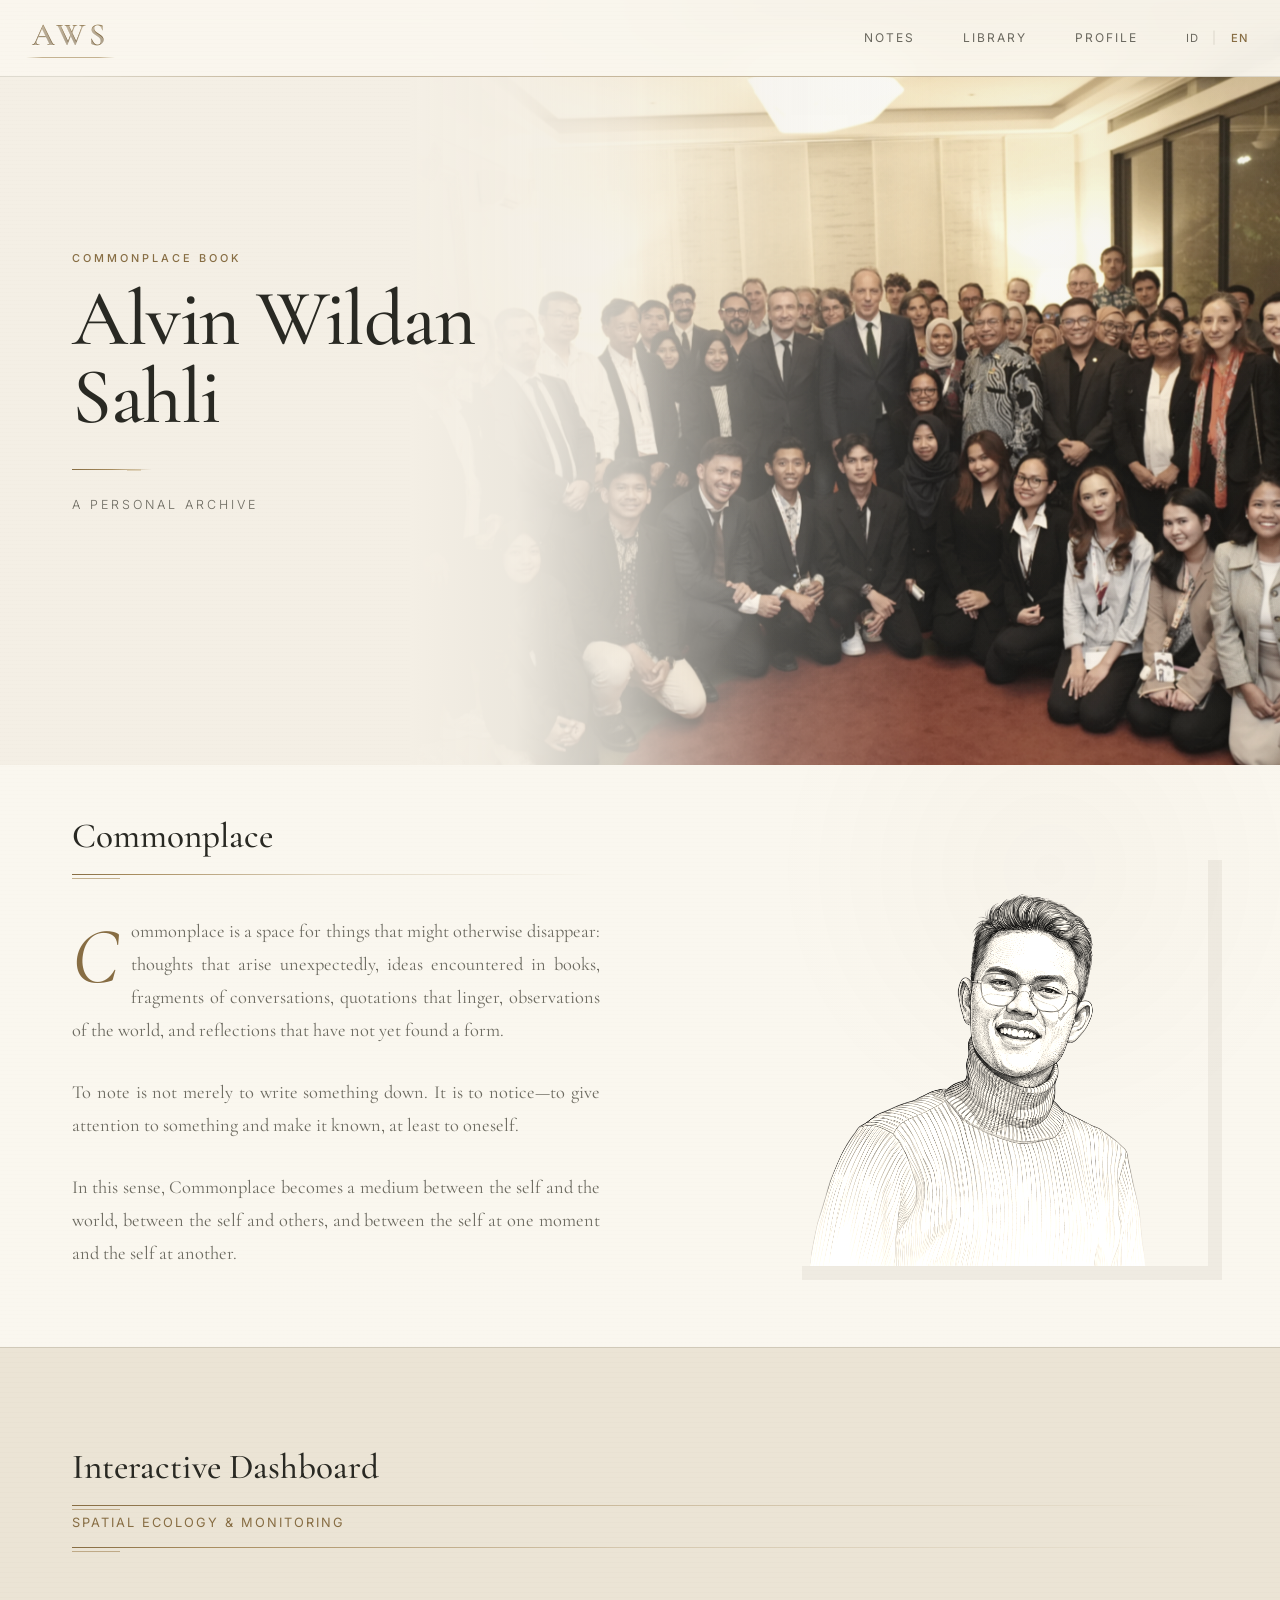
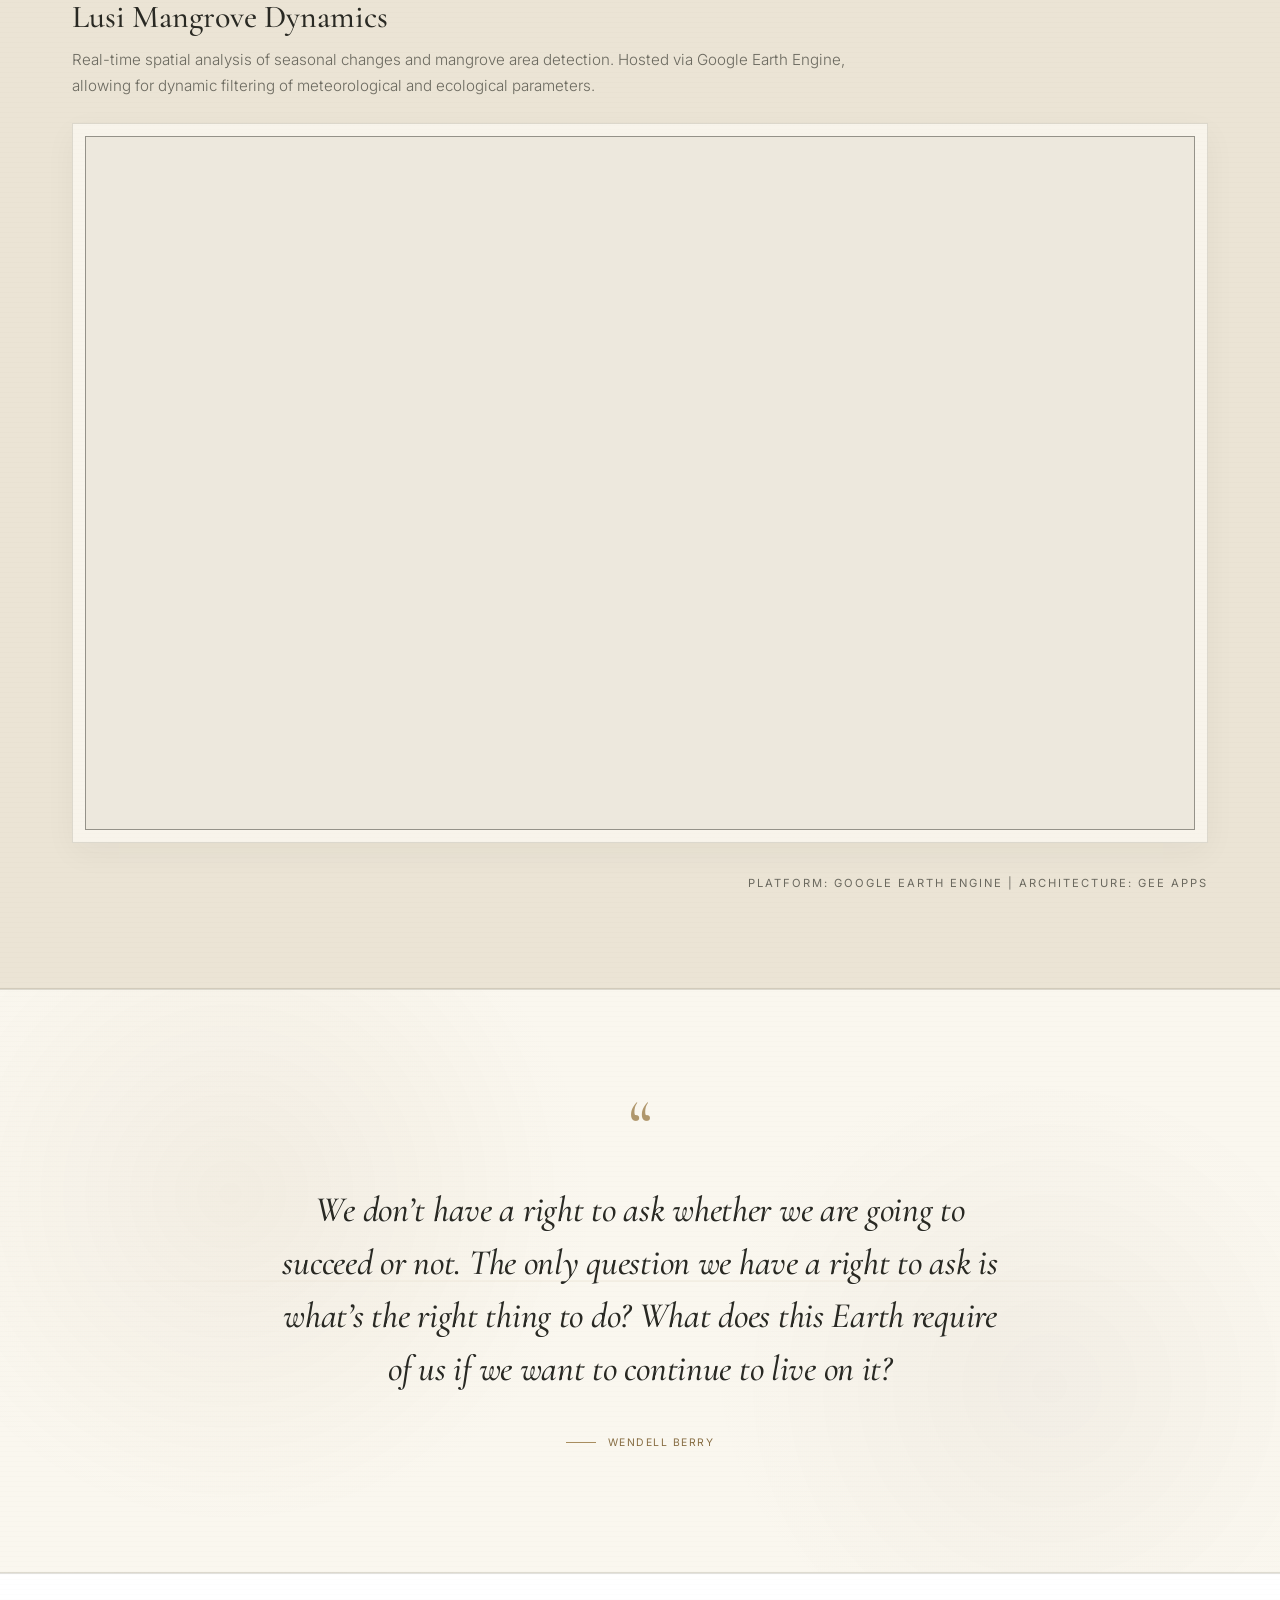
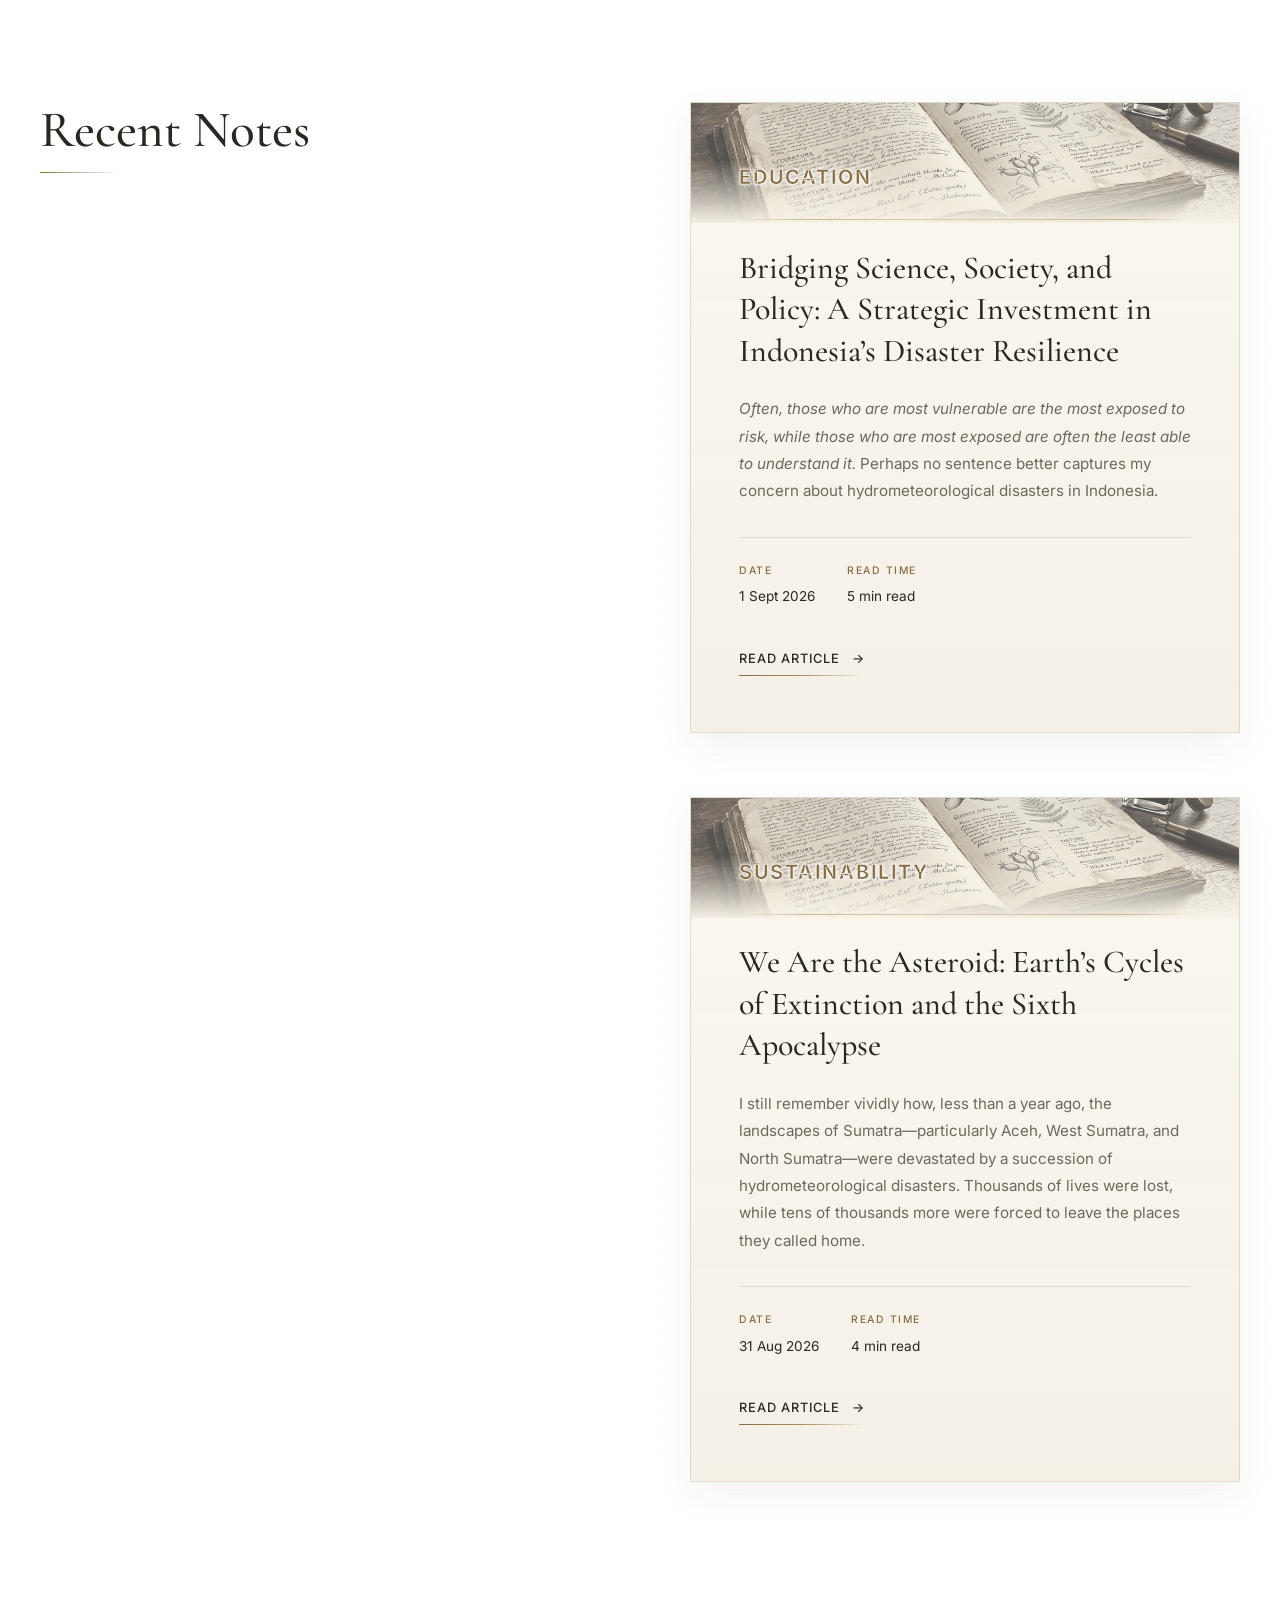
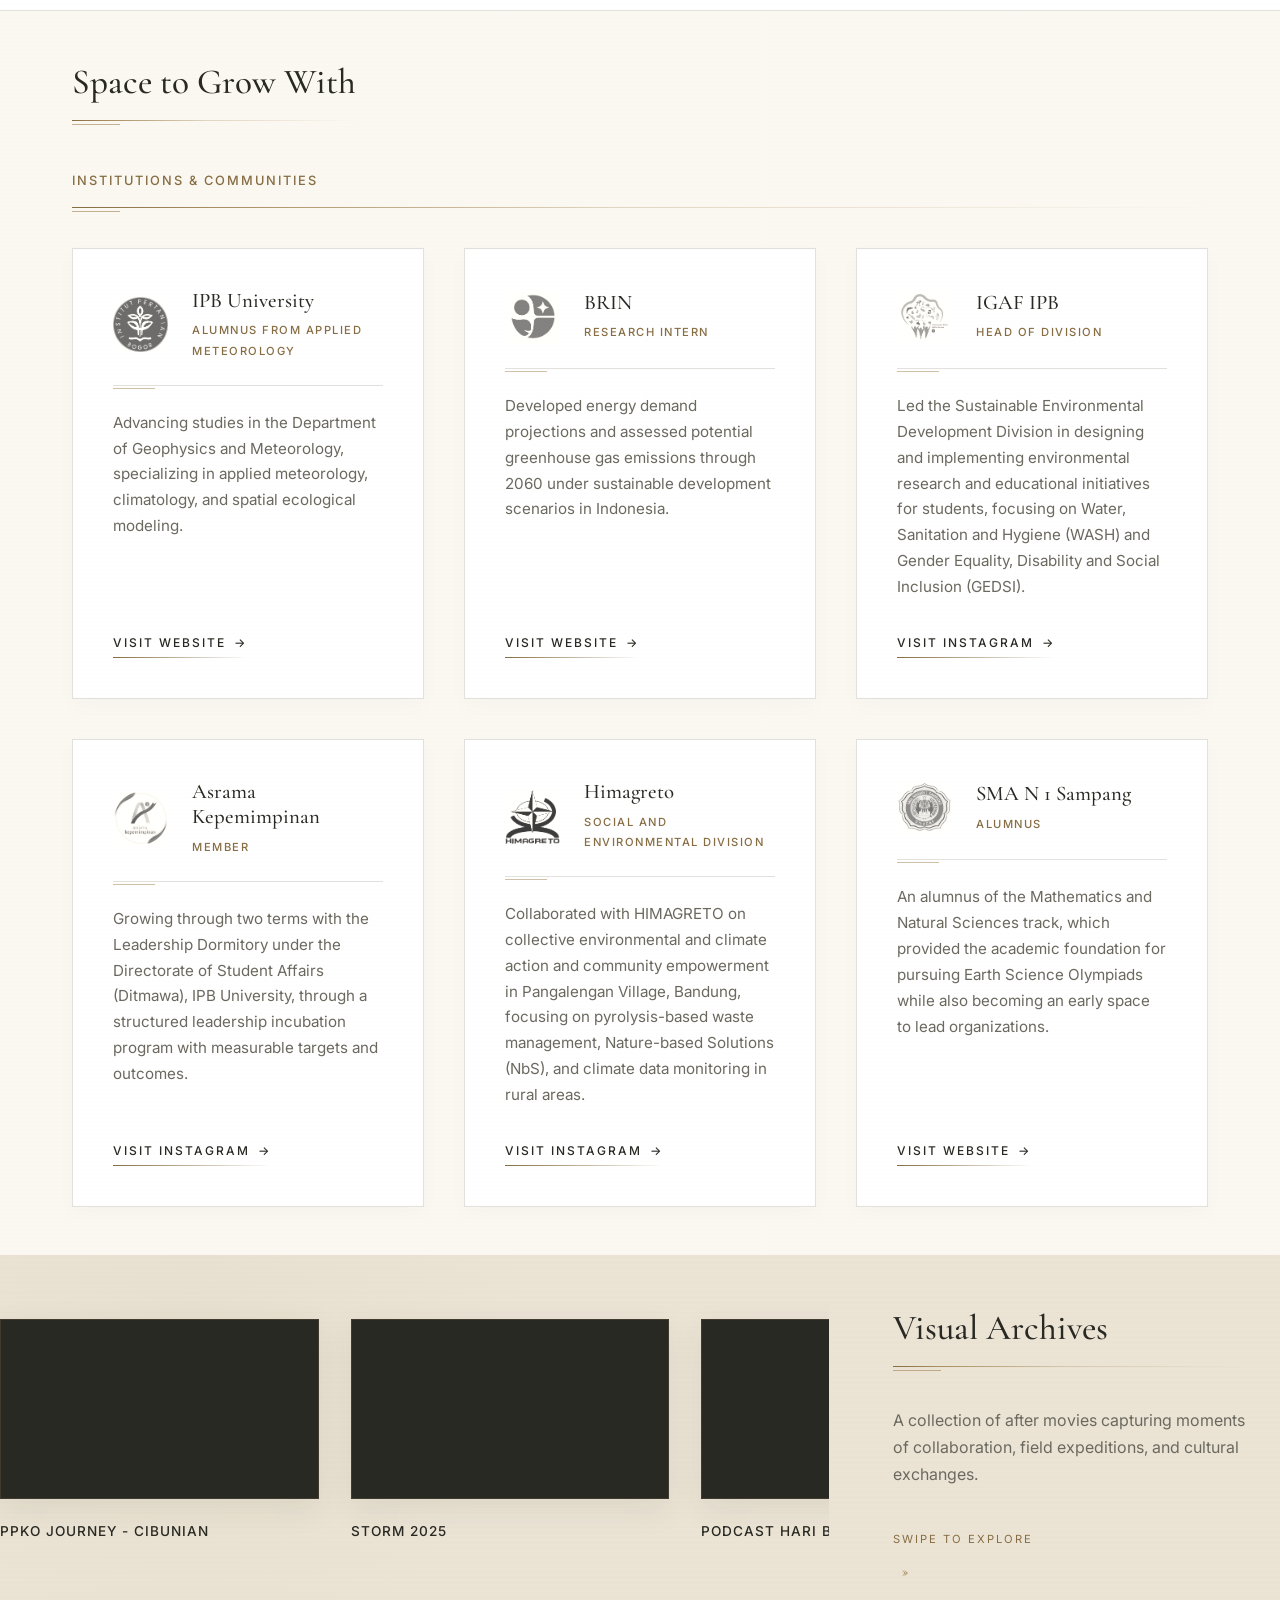
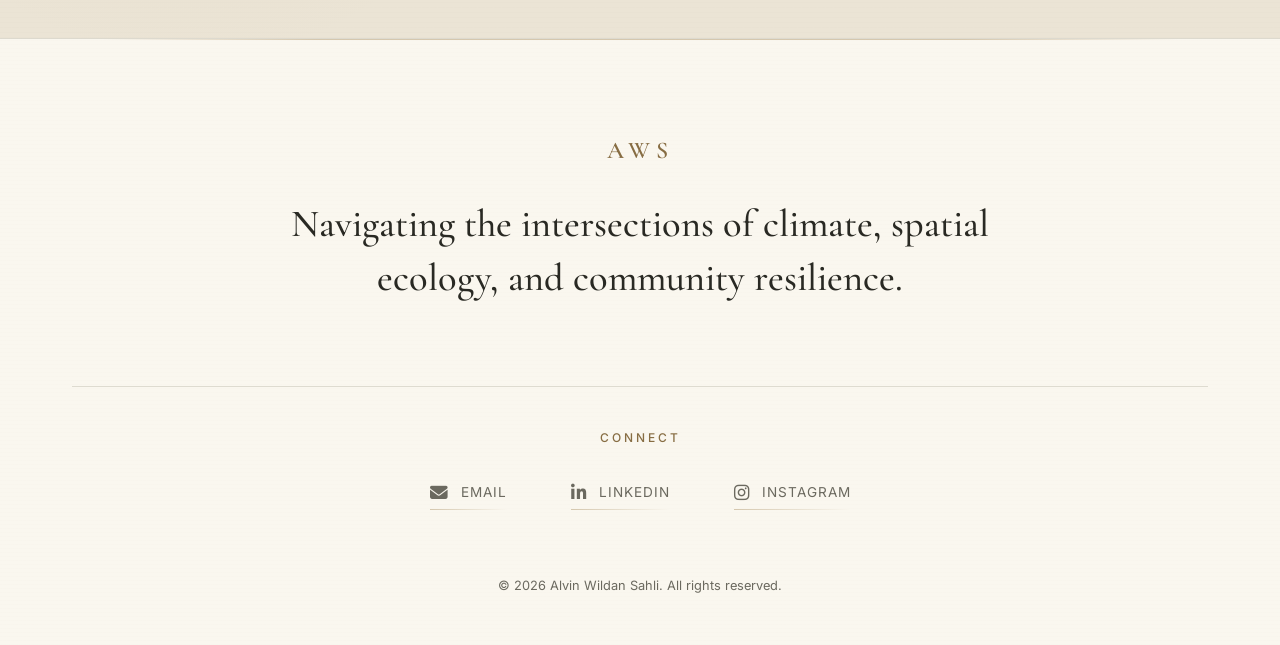
==== commit 7f165646: "ok" ====
--- a/index.html
+++ b/index.html
@@ -13,6 +13,7 @@
          sebelum JS bilingual berjalan (lihat catatan lengkap di luar
          file ini soal batasan sistem EN/ID client-side).
     ============================================================ -->
+    <meta name="google-site-verification" content="sTC8KGqJyCPST7y48VMDGJsHdDAVXHcY4EsC4RL68m8" />
     <meta
       name="description"
       content="A personal archive by Alvin Wildan Sahli — notes, reflections, and interactive spatial ecology dashboards on climate and disaster resilience in Indonesia."
--- a/index.css
+++ b/index.css
@@ -39,9 +39,10 @@
      ARCHIVAL PAPER PALETTE
   ------------------------------------------------------- */
 
-  --bg-paper: #f4efe5;
+  --bg-paper: #ffffff;
   --bg-white: #faf7ef;
   --bg-alt: #ebe4d5;
+  --bg-index: #f4efe5;
 
   /* Slightly warmer paper variants */
   --paper-light: #f8f4eb;
@@ -589,7 +590,7 @@
 
   overflow: hidden;
 
-  background-color: var(--bg-paper);
+  background-color: var(--bg-index);
 
   background-image:
     linear-gradient(rgba(244, 239, 229, 0.15), rgba(244, 239, 229, 0.15)),
@@ -1047,7 +1048,7 @@
       transparent 1px,
       transparent 5px
     ),
-    var(--bg-paper);
+    var(--bg-white);
 }
 
 /* Decorative historical line */
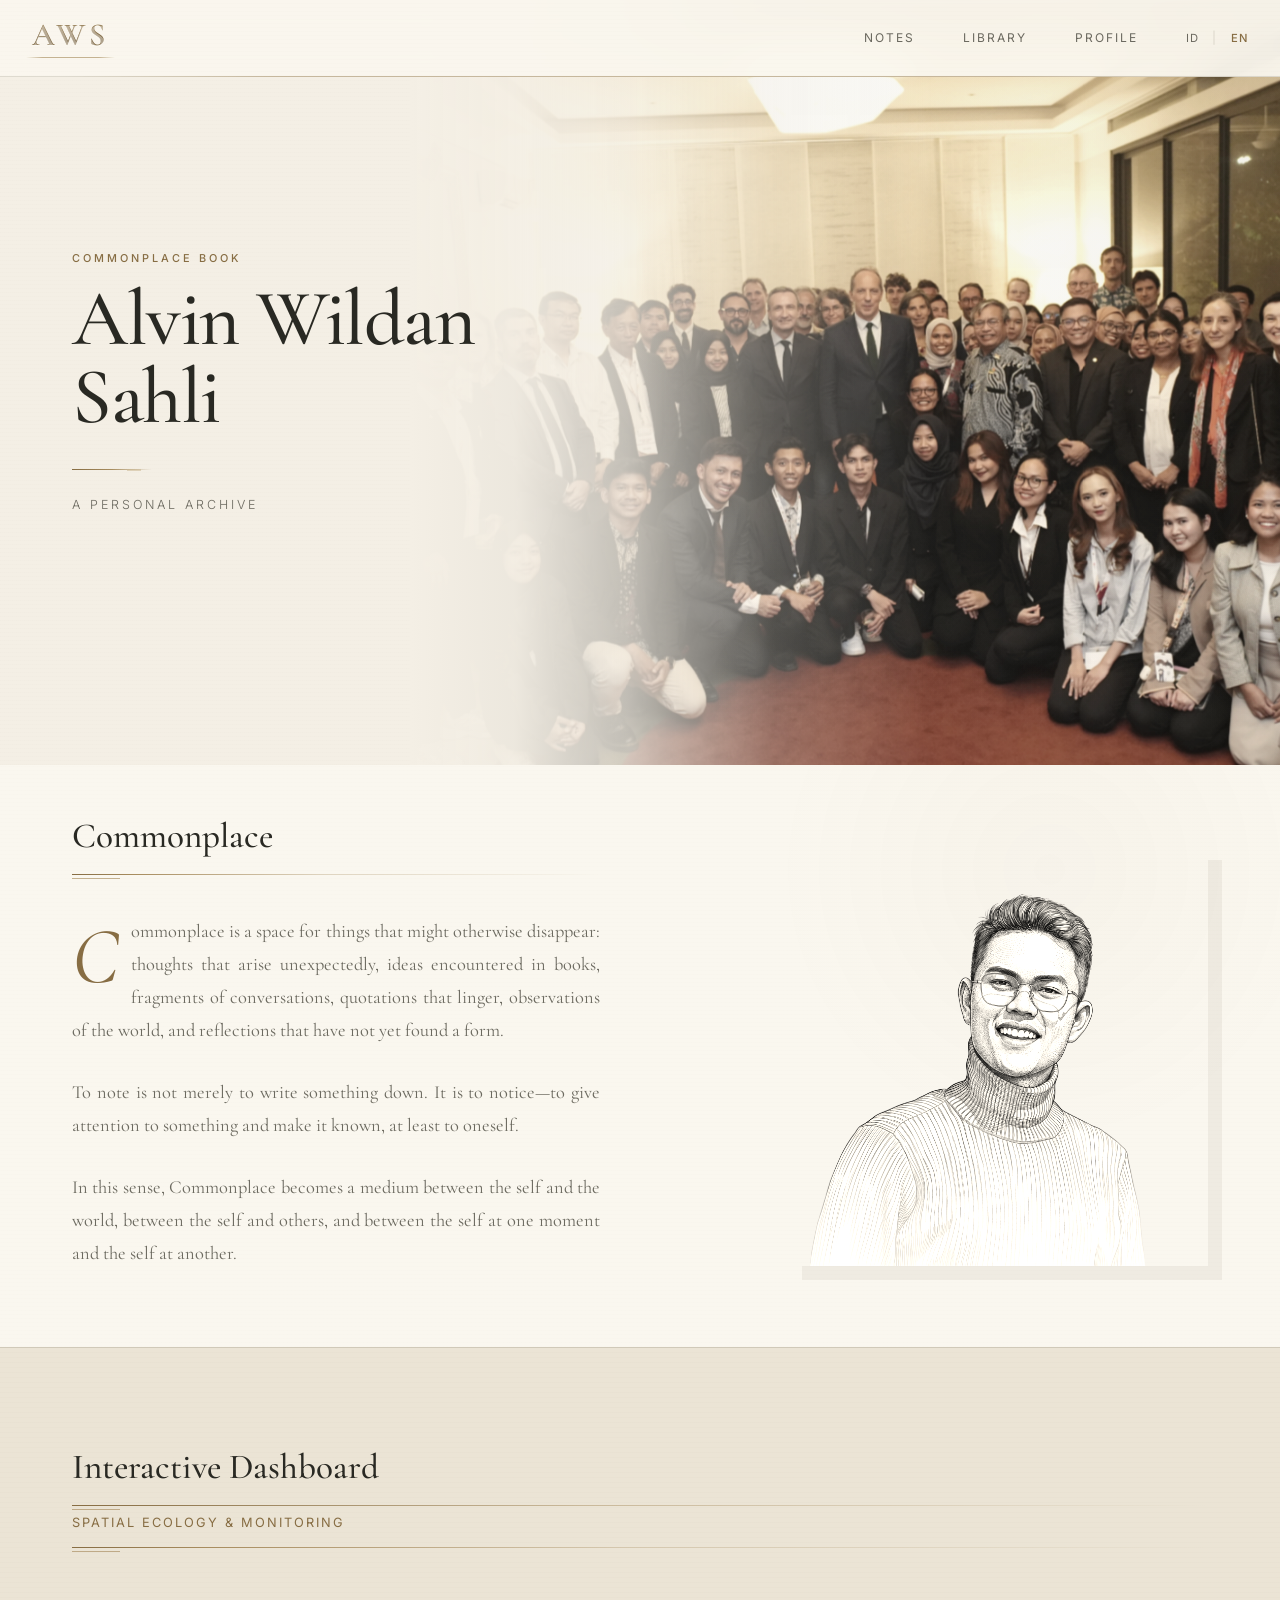
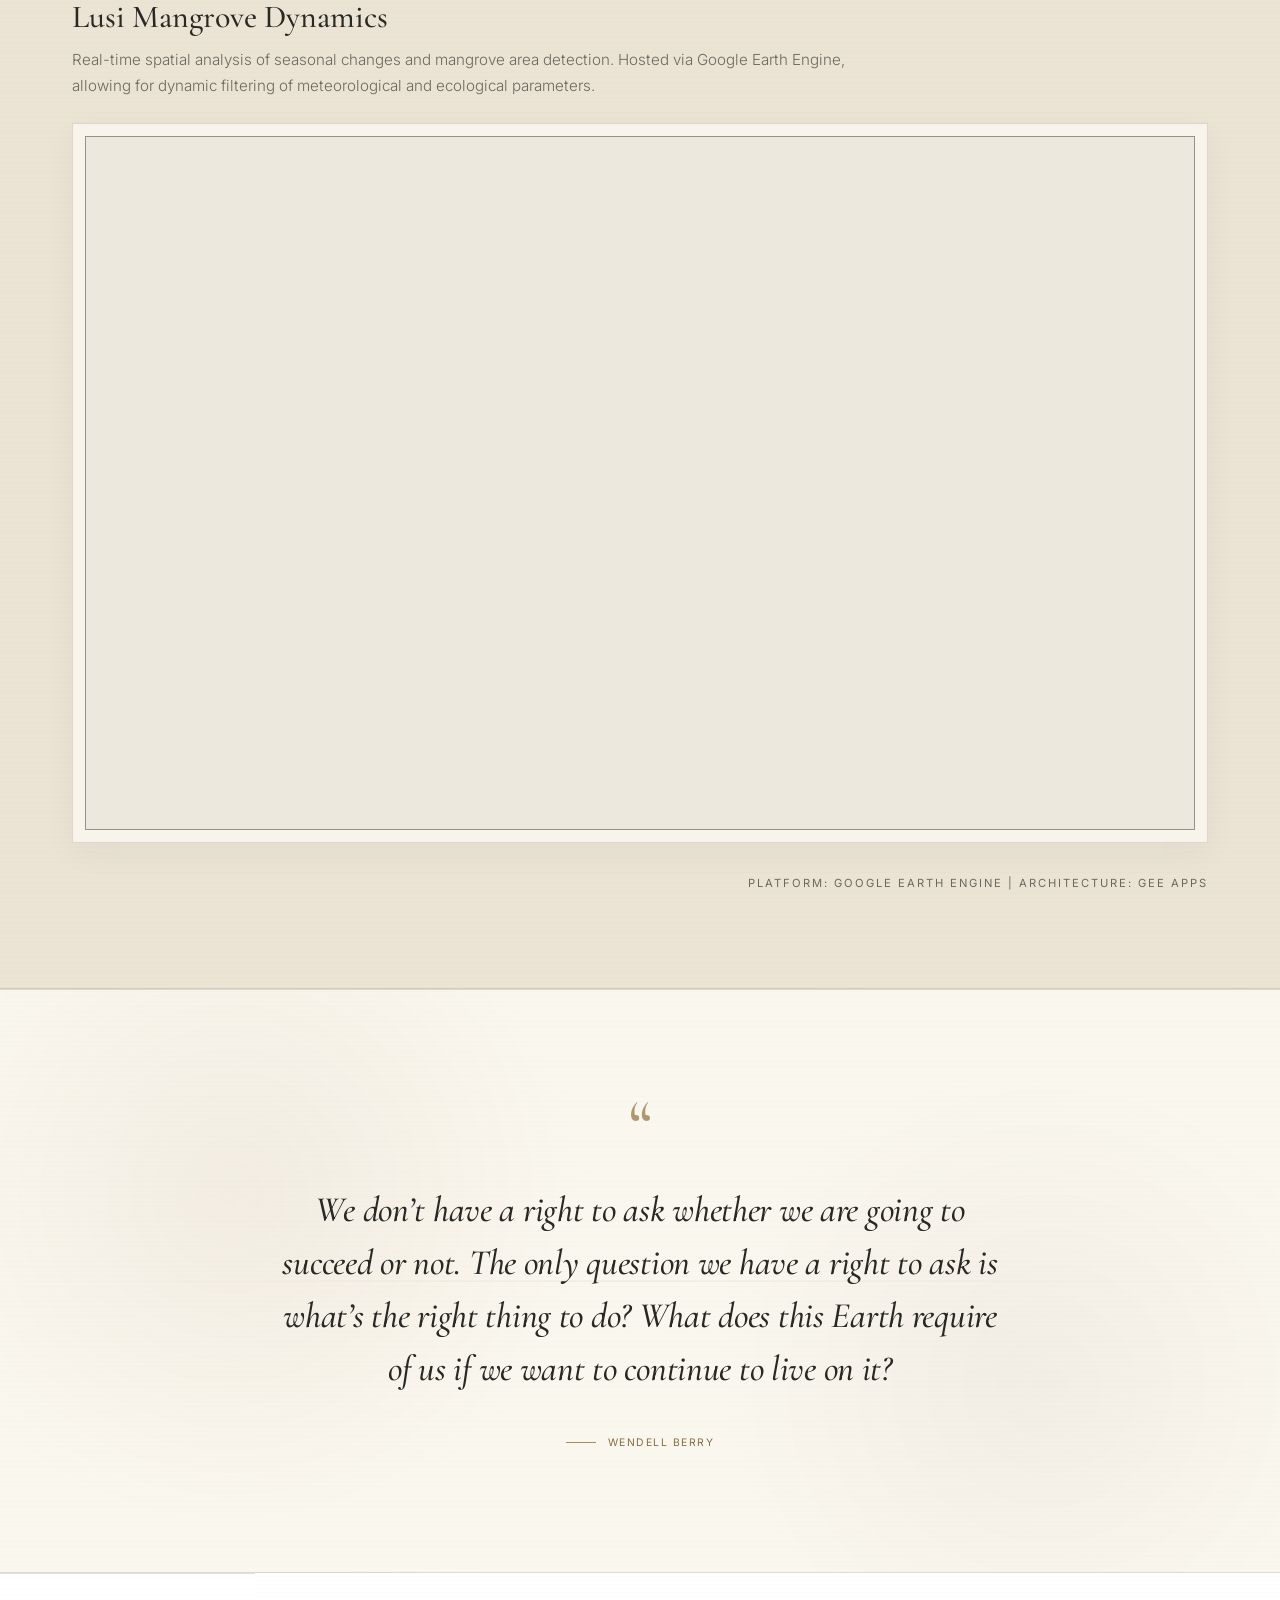
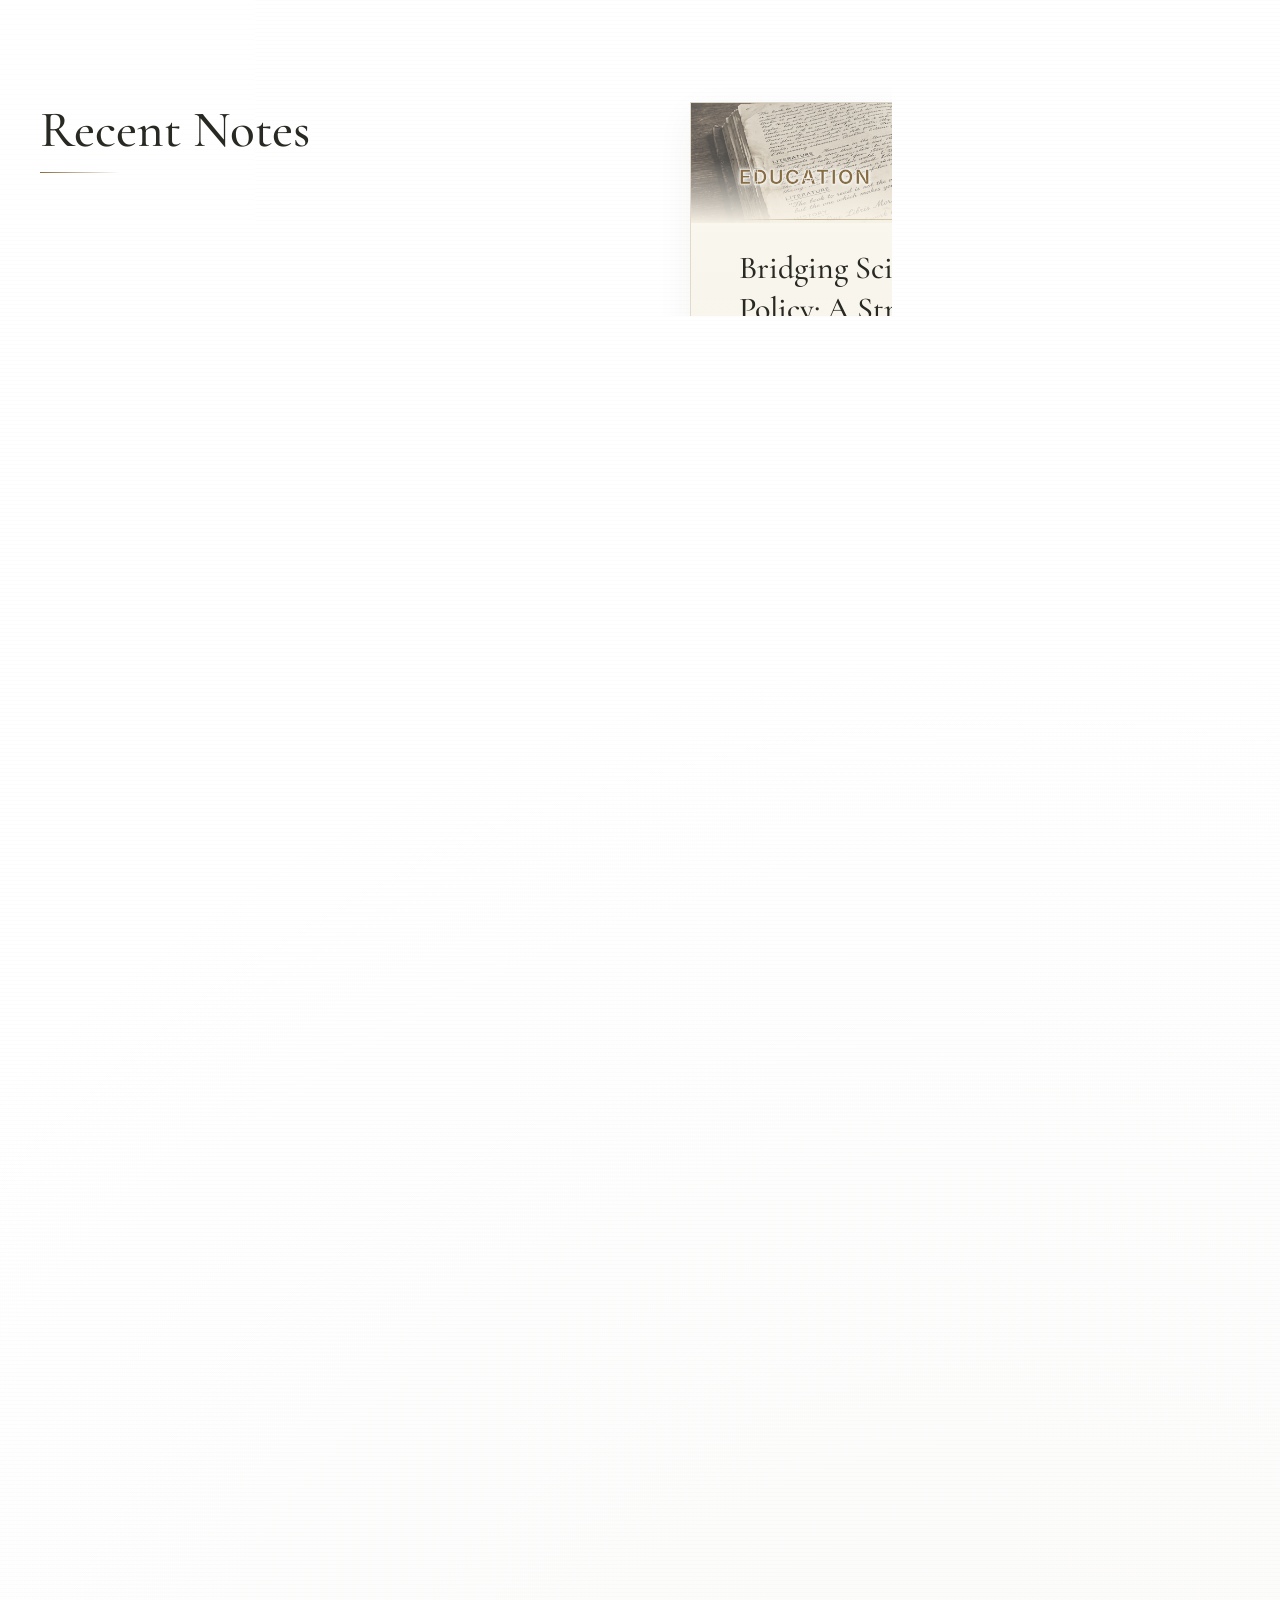
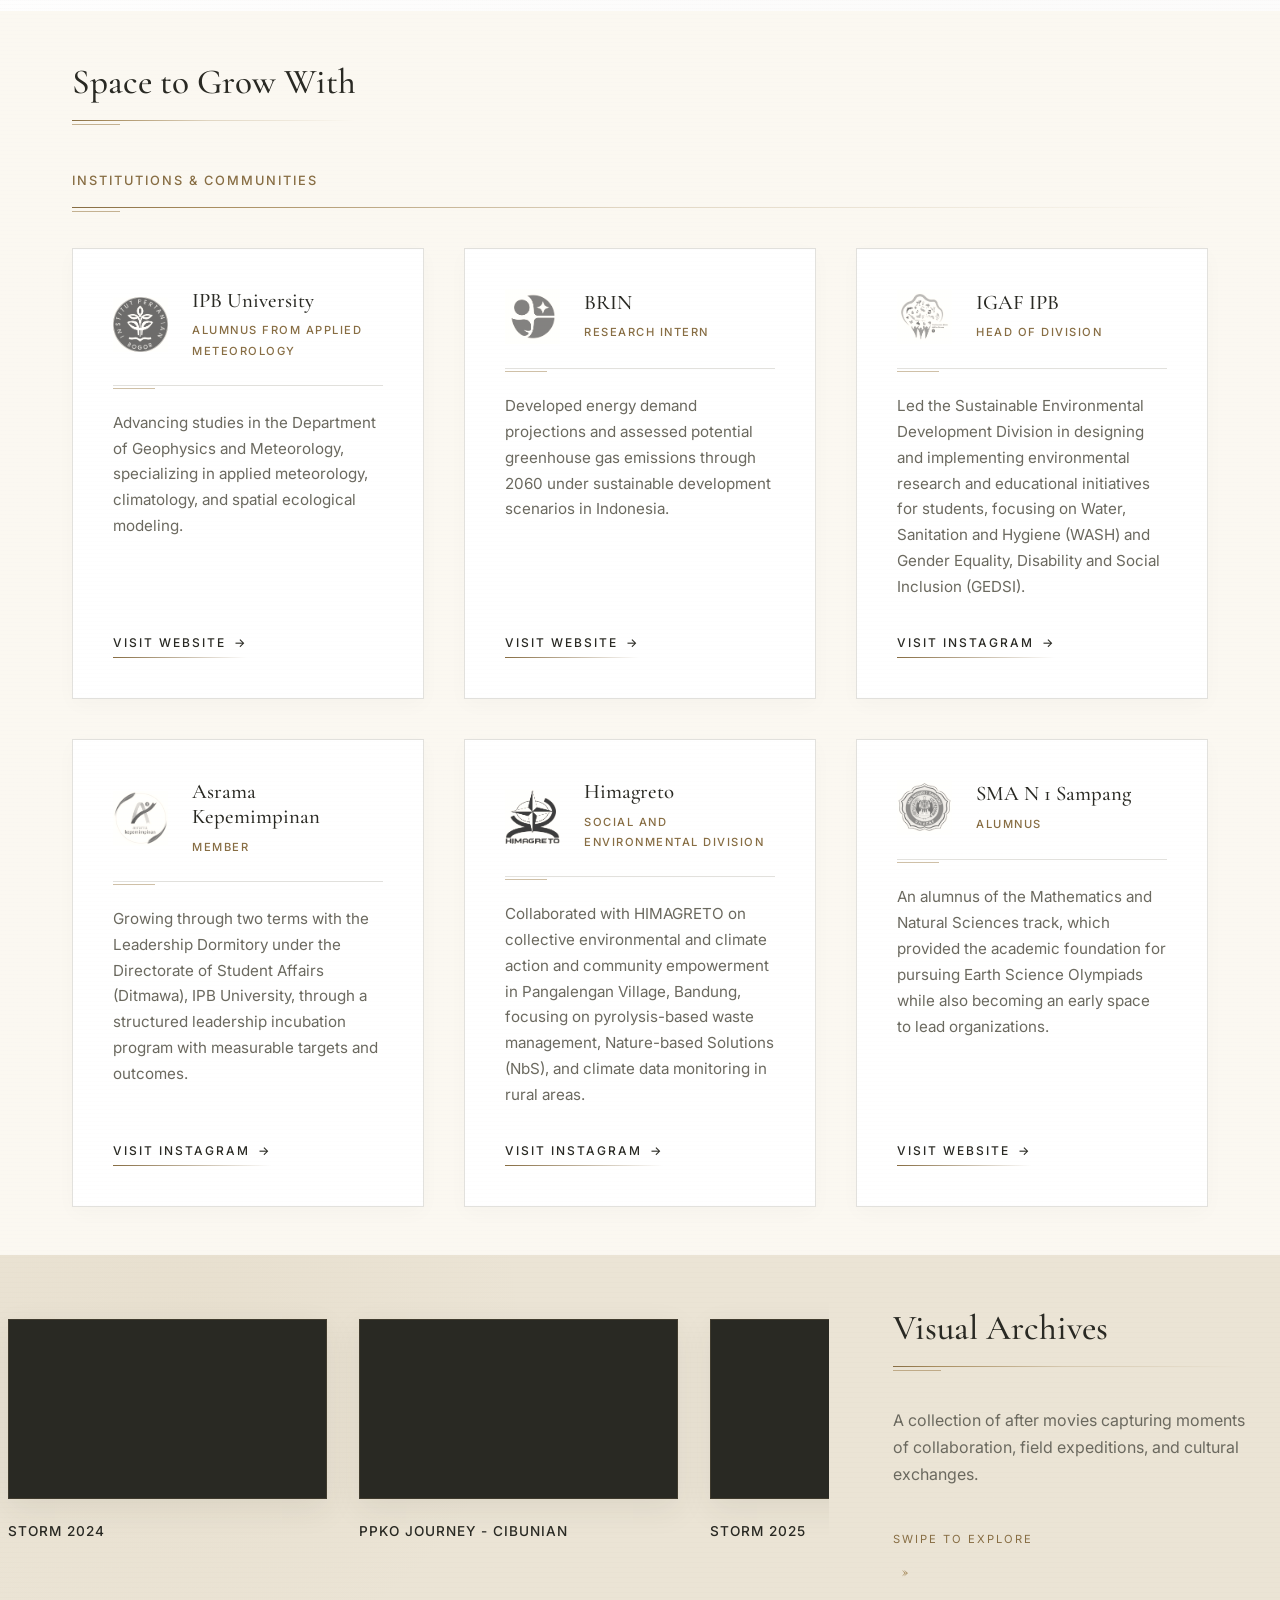
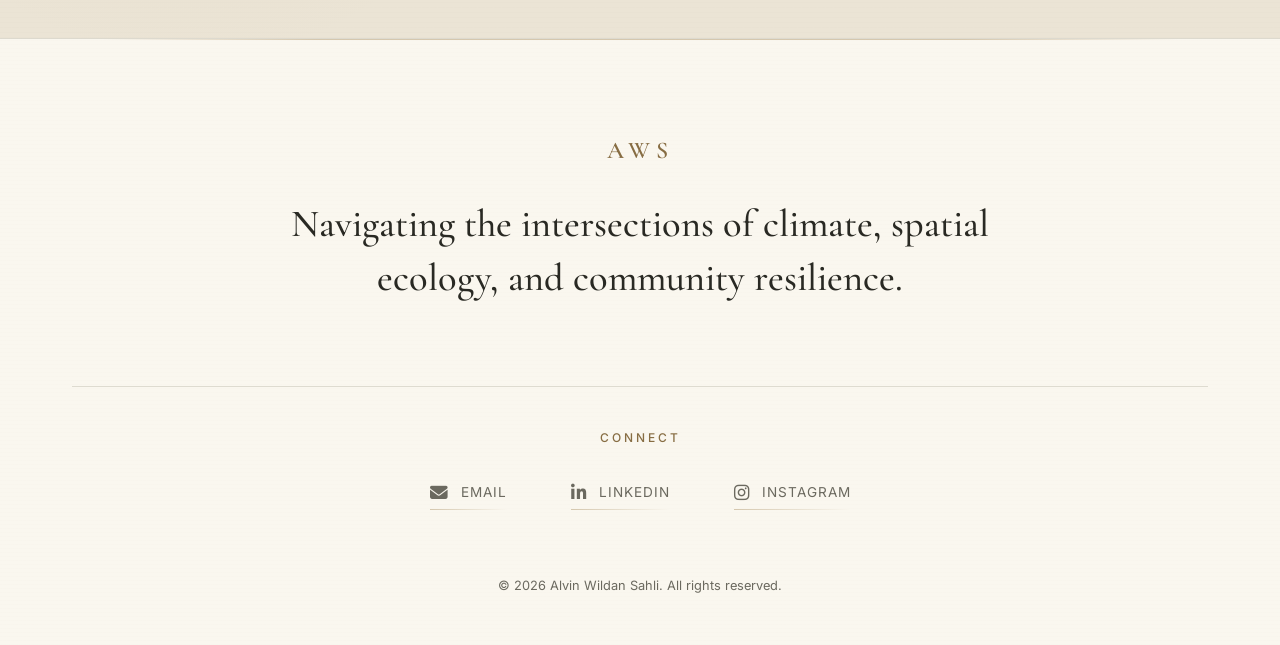
==== commit 2f1e6925: "ok" ====
--- a/index.html
+++ b/index.html
@@ -6,33 +6,36 @@
     <title>AWS | A Personal Archive</title>
 
     <!-- ============================================================
-         SEO: Meta description
-         Ini yang dipakai Google sebagai cuplikan (snippet) di bawah
-         judul pada hasil pencarian. Ditulis statis dalam bahasa
-         Inggris karena itulah konten yang benar-benar dikirim server
-         sebelum JS bilingual berjalan (lihat catatan lengkap di luar
-         file ini soal batasan sistem EN/ID client-side).
-    ============================================================ -->
-    <meta name="google-site-verification" content="sTC8KGqJyCPST7y48VMDGJsHdDAVXHcY4EsC4RL68m8" />
+     SEO: Meta description
+     Ini yang dipakai Google sebagai cuplikan (snippet) di bawah
+     judul pada hasil pencarian. Ditulis statis dalam bahasa
+     Inggris karena itulah konten yang benar-benar dikirim server
+     sebelum JS bilingual berjalan (lihat catatan lengkap di luar
+     file ini soal batasan sistem EN/ID client-side).
+============================================================ -->
+    <meta
+      name="google-site-verification"
+      content="sTC8KGqJyCPST7y48VMDGJsHdDAVXHcY4EsC4RL68m8"
+    />
     <meta
       name="description"
       content="A personal archive by Alvin Wildan Sahli — notes, reflections, and interactive spatial ecology dashboards on climate and disaster resilience in Indonesia."
     />
 
     <!-- SEO: Directive eksplisit ke crawler (nilainya sama dengan default,
-         tapi eksplisit lebih jelas dan jadi rekomendasi umum audit SEO) -->
+     tapi eksplisit lebih jelas dan jadi rekomendasi umum audit SEO) -->
     <meta name="robots" content="index, follow" />
 
     <!-- SEO: Canonical URL — mencegah masalah duplicate content jika
-         halaman yang sama bisa diakses lewat beberapa variasi URL
-         (mis. dengan/tanpa trailing slash, http vs https, dst). -->
+     halaman yang sama bisa diakses lewat beberapa variasi URL
+     (mis. dengan/tanpa trailing slash, http vs https, dst). -->
     <link rel="canonical" href="https://aws-commonplace.pages.dev/" />
 
     <!-- ============================================================
-         SEO: Open Graph — dipakai Facebook, LinkedIn, WhatsApp, dll.
-         saat link ini dibagikan, untuk menampilkan kartu pratinjau
-         (judul, deskripsi, gambar) alih-alih hanya menampilkan URL polos.
-    ============================================================ -->
+     SEO: Open Graph — dipakai Facebook, LinkedIn, WhatsApp, dll.
+     saat link ini dibagikan, untuk menampilkan kartu pratinjau
+     (judul, deskripsi, gambar) alih-alih hanya menampilkan URL polos.
+============================================================ -->
     <meta property="og:type" content="website" />
     <meta property="og:url" content="https://aws-commonplace.pages.dev/" />
     <meta property="og:title" content="AWS | A Personal Archive" />
@@ -48,7 +51,7 @@
     <meta property="og:locale:alternate" content="id_ID" />
 
     <!-- SEO: Twitter/X Card — kartu pratinjau versi Twitter/X, formatnya
-         beda dari Open Graph sehingga perlu tag terpisah. -->
+     beda dari Open Graph sehingga perlu tag terpisah. -->
     <meta name="twitter:card" content="summary_large_image" />
     <meta name="twitter:title" content="AWS | A Personal Archive" />
     <meta
@@ -63,7 +66,7 @@
     <link rel="preconnect" href="https://fonts.googleapis.com" />
     <link rel="preconnect" href="https://fonts.gstatic.com" crossorigin />
     <!-- SEO/Performance: preconnect ke CDN Font Awesome, karena ikon-ikon
-         di footer memakainya sejak render pertama. -->
+     di footer memakainya sejak render pertama. -->
     <link rel="preconnect" href="https://cdnjs.cloudflare.com" crossorigin />
     <link
       href="https://fonts.googleapis.com/css2?family=Playfair+Display:ital,wght@0,400;0,500;0,600;0,700;1,400;1,500&family=Inter:wght@300;400;500;600&display=swap"
@@ -80,14 +83,14 @@
     <link rel="stylesheet" href="/index.css" />
 
     <!-- ============================================================
-         SEO: Structured Data (JSON-LD) — Person schema.
-         Semua field di bawah murni menyalin ulang informasi yang SUDAH
-         ada dan terlihat di halaman ini (nama, tagline footer, riwayat
-         alumni di kartu organisasi, link sosial di footer) — tidak ada
-         fakta baru yang ditambahkan. Ini membantu Google memahami bahwa
-         halaman ini merepresentasikan satu entitas orang yang jelas,
-         dan berpotensi memicu Knowledge Panel / rich result.
-    ============================================================ -->
+     SEO: Structured Data (JSON-LD) — Person schema.
+     Semua field di bawah murni menyalin ulang informasi yang SUDAH
+     ada dan terlihat di halaman ini (nama, tagline footer, riwayat
+     alumni di kartu organisasi, link sosial di footer) — tidak ada
+     fakta baru yang ditambahkan. Ini membantu Google memahami bahwa
+     halaman ini merepresentasikan satu entitas orang yang jelas,
+     dan berpotensi memicu Knowledge Panel / rich result.
+============================================================ -->
     <script type="application/ld+json">
       {
         "@context": "https://schema.org",
